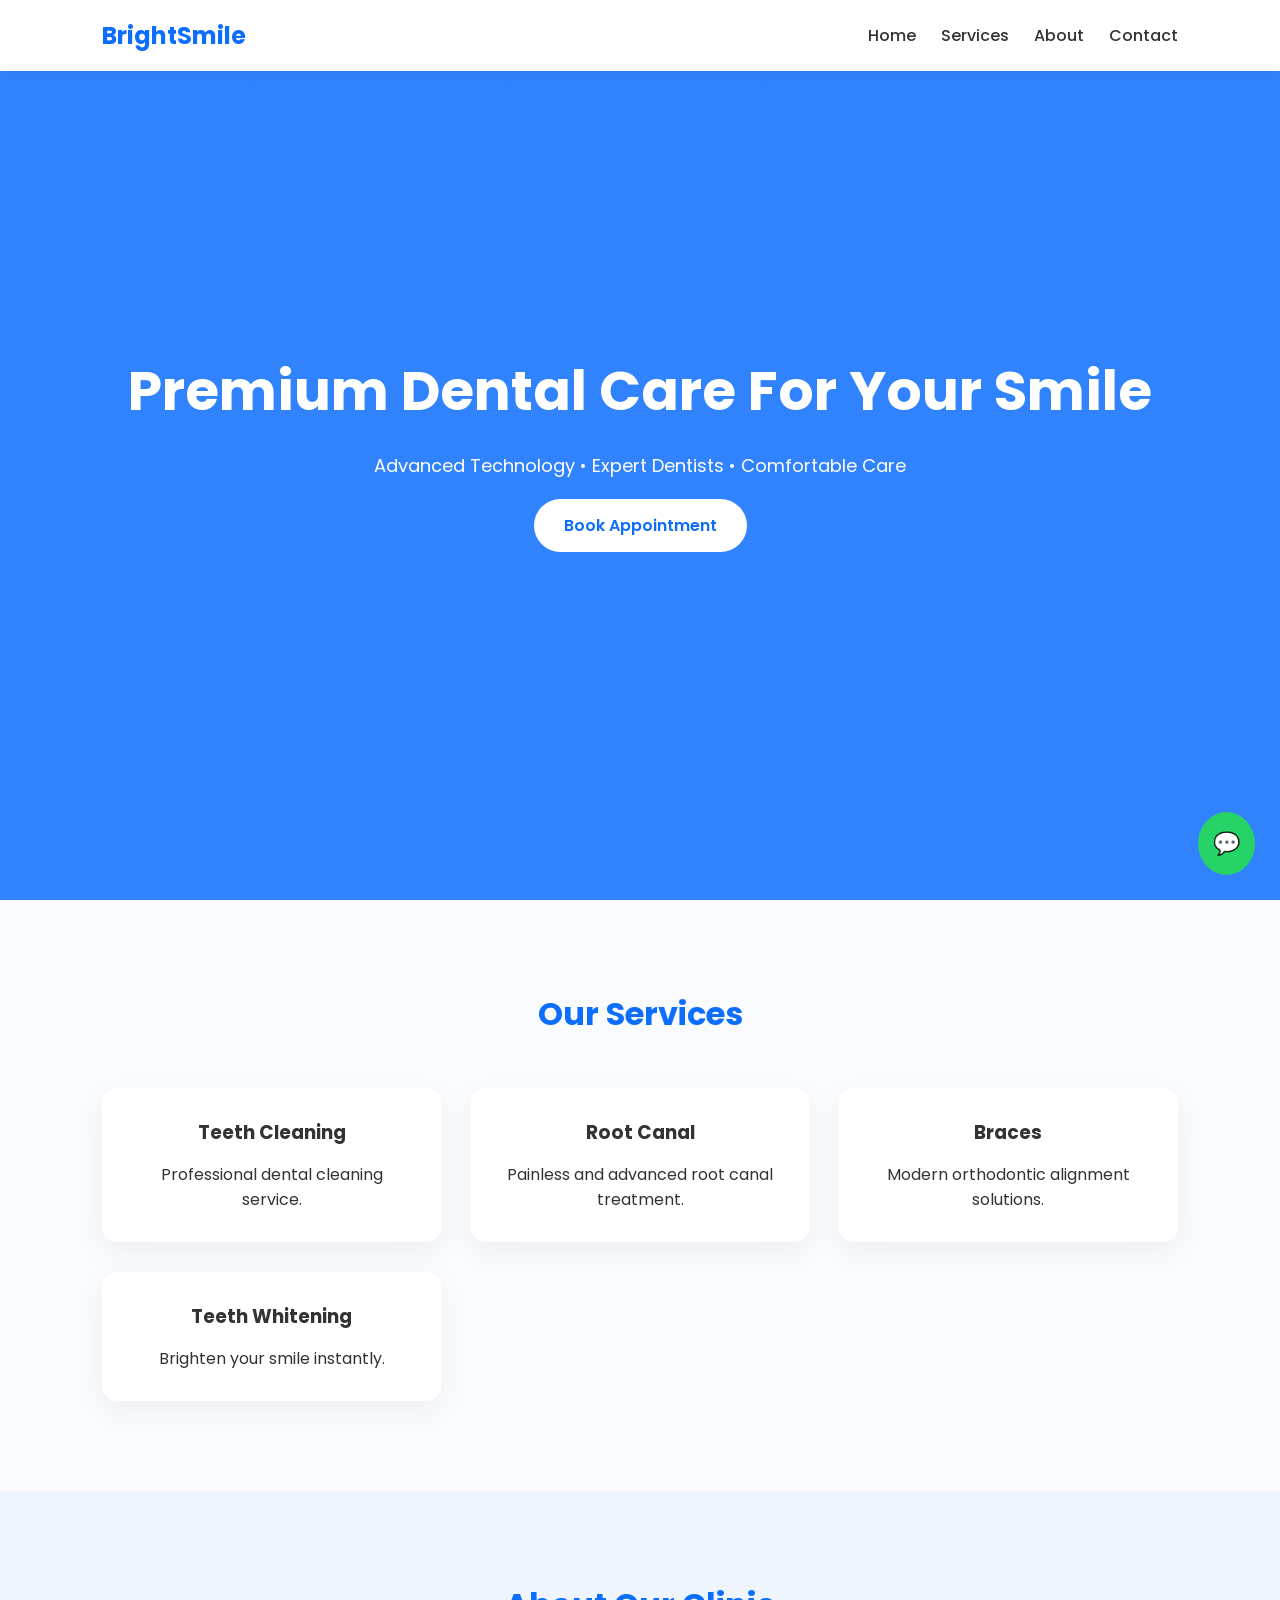
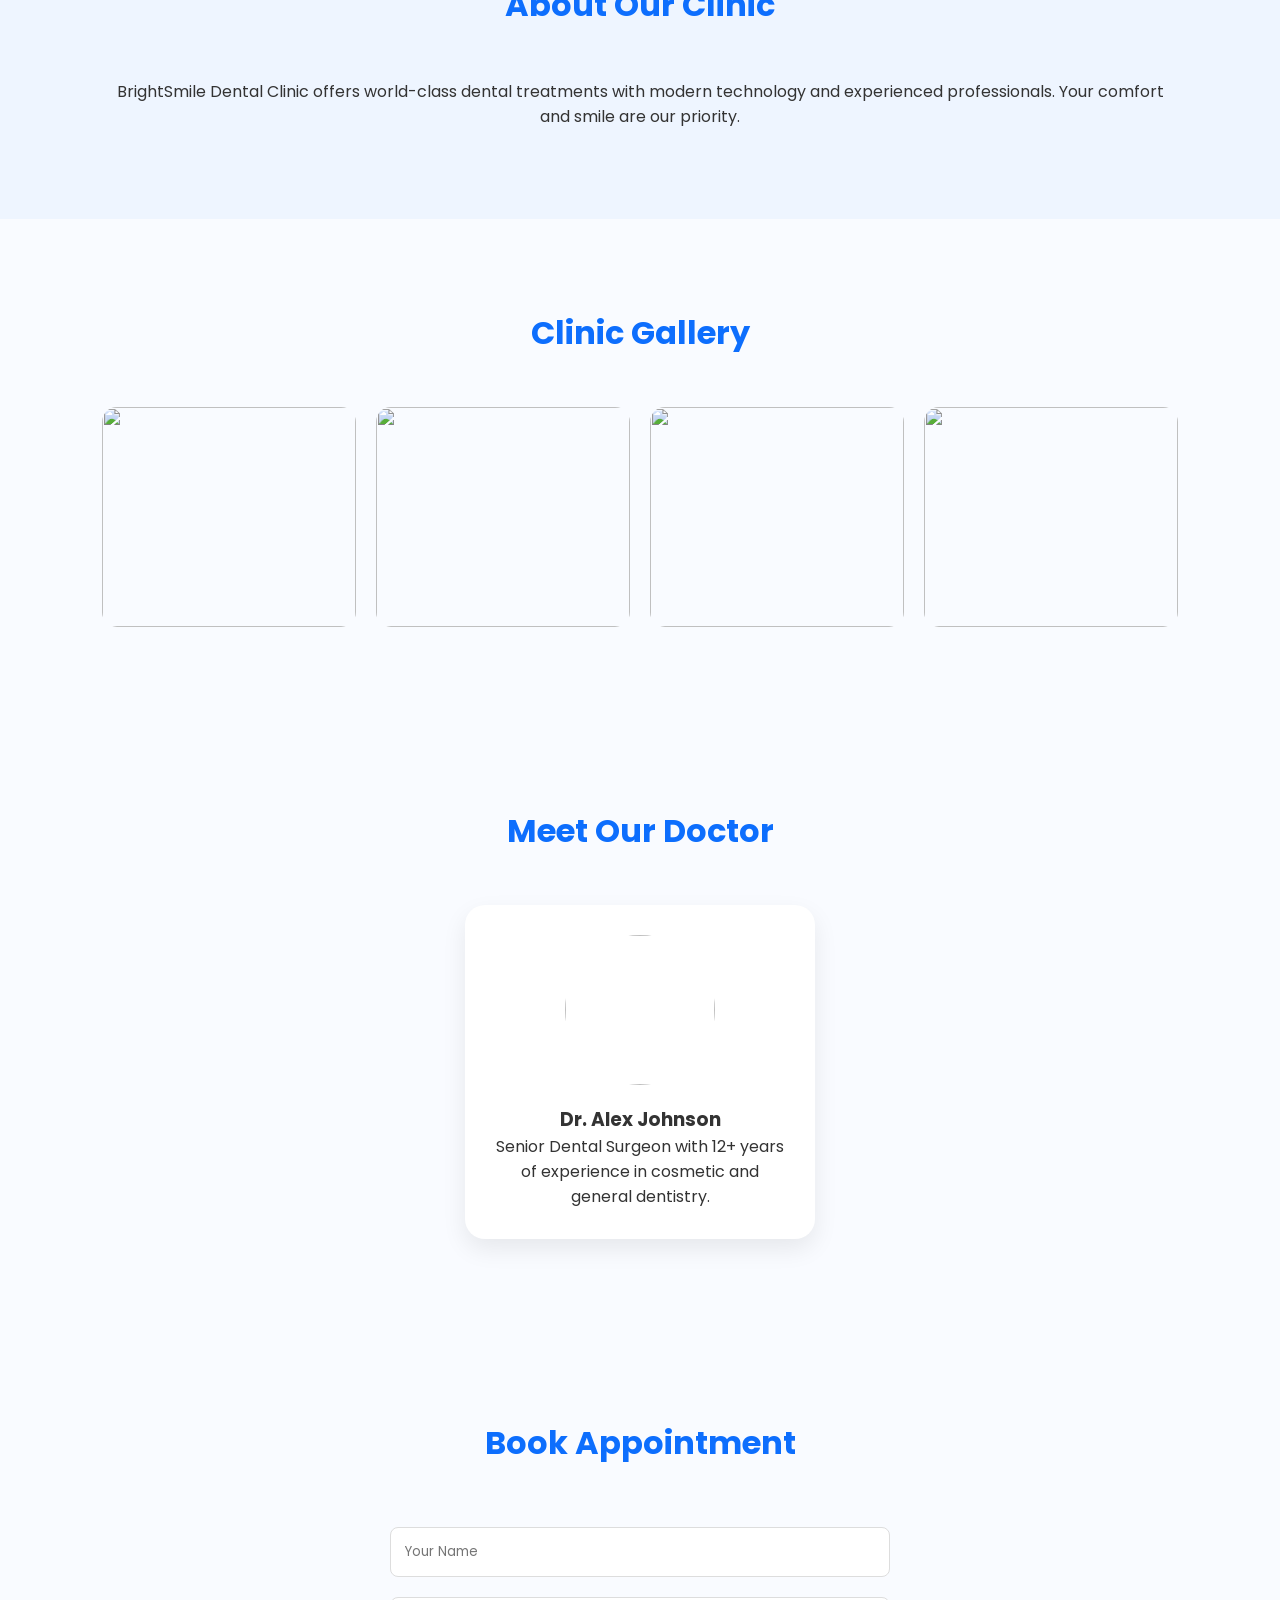
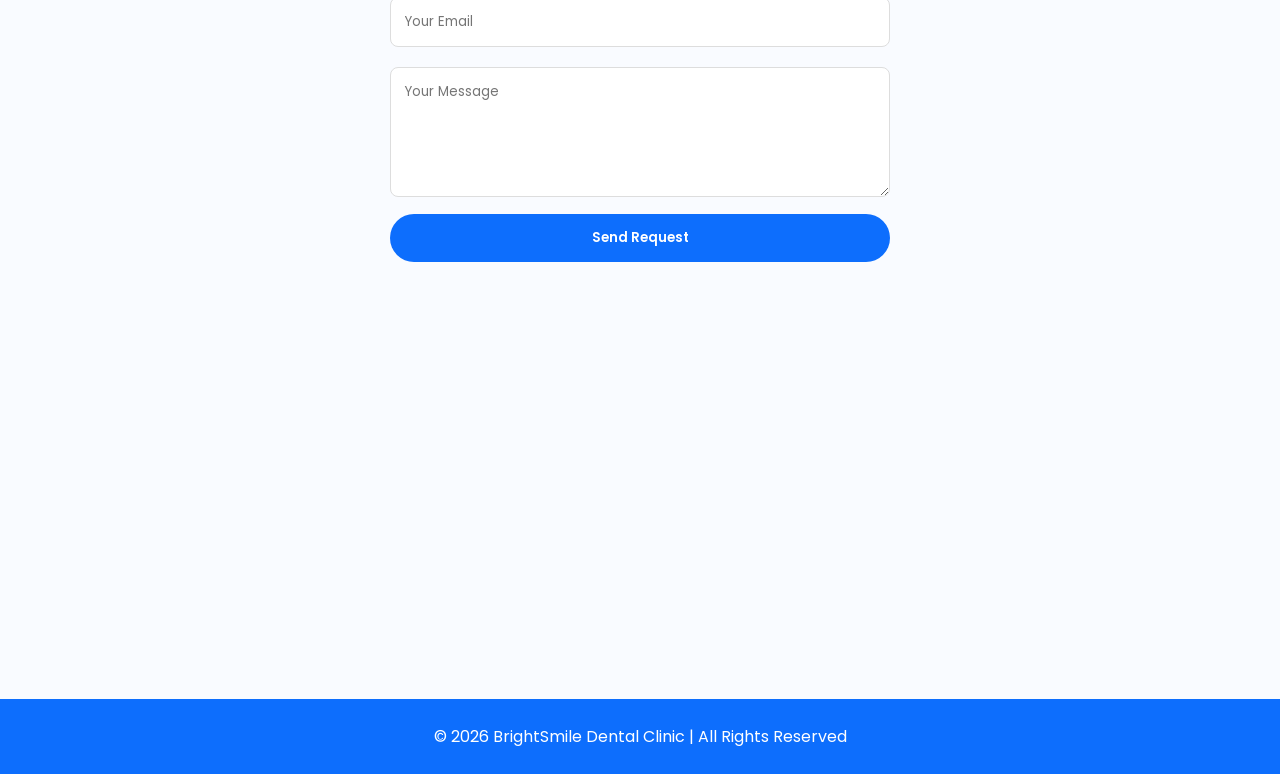
==== index.html @ d86ae35b "Create index.html" ====
<!DOCTYPE html>
<html lang="en">
<head>
<meta charset="UTF-8">
<meta name="viewport" content="width=device-width, initial-scale=1.0">
<title>BrightSmile Dental Clinic</title>

<link href="https://fonts.googleapis.com/css2?family=Poppins:wght@300;400;600;700&display=swap" rel="stylesheet">

<style>
*{
    margin:0;
    padding:0;
    box-sizing:border-box;
    font-family:'Poppins',sans-serif;
    scroll-behavior:smooth;
}

body{
    background:#f9fbff;
    color:#333;
}

/* Navbar */
nav{
    display:flex;
    justify-content:space-between;
    align-items:center;
    padding:18px 8%;
    background:white;
    box-shadow:0 2px 15px rgba(0,0,0,0.05);
    position:fixed;
    width:100%;
    z-index:1000;
}

nav h2{
    color:#0d6efd;
    font-weight:700;
}

nav ul{
    display:flex;
    list-style:none;
}

nav ul li{
    margin-left:25px;
}

nav ul li a{
    text-decoration:none;
    color:#333;
    font-weight:500;
}

nav ul li a:hover{
    color:#0d6efd;
}

/* Hero */
.hero{
    height:100vh;
    background:linear-gradient(rgba(13,110,253,0.85),rgba(13,110,253,0.85)),
    url('https://images.unsplash.com/photo-1588776814546-1ffcf47267a5');
    background-size:cover;
    background-position:center;
    display:flex;
    justify-content:center;
    align-items:center;
    text-align:center;
    color:white;
    padding:20px;
}

.hero h1{
    font-size:55px;
    font-weight:700;
}

.hero p{
    margin:20px 0;
    font-size:18px;
}

.btn{
    display:inline-block;
    padding:14px 30px;
    background:white;
    color:#0d6efd;
    font-weight:600;
    border-radius:50px;
    text-decoration:none;
    transition:0.3s;
}

.btn:hover{
    background:#e6f0ff;
}

/* Section */
section{
    padding:90px 8%;
}

/* Services */
.services h2,
.about h2,
.gallery h2,
.doctor h2,
.contact h2{
    text-align:center;
    margin-bottom:50px;
    font-size:32px;
    color:#0d6efd;
}

.service-grid{
    display:grid;
    grid-template-columns:repeat(auto-fit,minmax(250px,1fr));
    gap:30px;
}

.card{
    background:white;
    padding:30px;
    border-radius:15px;
    box-shadow:0 10px 30px rgba(0,0,0,0.05);
    text-align:center;
    transition:0.3s;
}

.card:hover{
    transform:translateY(-10px);
}

.card h3{
    margin-bottom:15px;
}

/* About */
.about{
    background:#eef5ff;
    text-align:center;
}

/* Gallery */
.gallery-grid{
    display:grid;
    grid-template-columns:repeat(auto-fit,minmax(250px,1fr));
    gap:20px;
}

.gallery-grid img{
    width:100%;
    border-radius:15px;
    height:220px;
    object-fit:cover;
}

/* Doctor */
.doctor-card{
    max-width:350px;
    margin:auto;
    background:white;
    padding:30px;
    border-radius:20px;
    text-align:center;
    box-shadow:0 10px 25px rgba(0,0,0,0.08);
}

.doctor-card img{
    width:150px;
    height:150px;
    border-radius:50%;
    object-fit:cover;
    margin-bottom:20px;
}

/* Contact */
.contact form{
    max-width:500px;
    margin:auto;
}

.contact input,
.contact textarea{
    width:100%;
    padding:14px;
    margin:10px 0;
    border-radius:8px;
    border:1px solid #ddd;
}

.contact button{
    width:100%;
    padding:14px;
    border:none;
    background:#0d6efd;
    color:white;
    font-weight:600;
    border-radius:50px;
    cursor:pointer;
}

/* Map */
.map{
    margin-top:40px;
}

/* Footer */
footer{
    background:#0d6efd;
    color:white;
    text-align:center;
    padding:25px;
}

/* WhatsApp */
.whatsapp{
    position:fixed;
    bottom:25px;
    right:25px;
    background:#25D366;
    color:white;
    padding:15px;
    border-radius:50%;
    font-size:22px;
    text-decoration:none;
}

/* Responsive */
@media(max-width:768px){
    nav ul{
        display:none;
    }

    .hero h1{
        font-size:35px;
    }
}
</style>
</head>

<body>

<nav>
    <h2>BrightSmile</h2>
    <ul>
        <li><a href="#">Home</a></li>
        <li><a href="#services">Services</a></li>
        <li><a href="#about">About</a></li>
        <li><a href="#contact">Contact</a></li>
    </ul>
</nav>

<section class="hero">
    <div>
        <h1>Premium Dental Care For Your Smile</h1>
        <p>Advanced Technology • Expert Dentists • Comfortable Care</p>
        <a href="#contact" class="btn">Book Appointment</a>
    </div>
</section>

<section class="services" id="services">
    <h2>Our Services</h2>
    <div class="service-grid">
        <div class="card">
            <h3>Teeth Cleaning</h3>
            <p>Professional dental cleaning service.</p>
        </div>
        <div class="card">
            <h3>Root Canal</h3>
            <p>Painless and advanced root canal treatment.</p>
        </div>
        <div class="card">
            <h3>Braces</h3>
            <p>Modern orthodontic alignment solutions.</p>
        </div>
        <div class="card">
            <h3>Teeth Whitening</h3>
            <p>Brighten your smile instantly.</p>
        </div>
    </div>
</section>

<section class="about" id="about">
    <h2>About Our Clinic</h2>
    <p>BrightSmile Dental Clinic offers world-class dental treatments with modern technology and experienced professionals. Your comfort and smile are our priority.</p>
</section>

<section class="gallery">
    <h2>Clinic Gallery</h2>
    <div class="gallery-grid">
        <img src="https://images.unsplash.com/photo-1588776814546-1ffcf47267a5">
        <img src="https://images.unsplash.com/photo-1606813909021-6c6c6c6c6c6c">
        <img src="https://images.unsplash.com/photo-1581594693702-fbdc51b2763b">
        <img src="https://images.unsplash.com/photo-1598256989800-fe5f95da9787">
    </div>
</section>

<section class="doctor">
    <h2>Meet Our Doctor</h2>
    <div class="doctor-card">
        <img src="https://images.unsplash.com/photo-1559839734-2b71ea197ec2">
        <h3>Dr. Alex Johnson</h3>
        <p>Senior Dental Surgeon with 12+ years of experience in cosmetic and general dentistry.</p>
    </div>
</section>

<section class="contact" id="contact">
    <h2>Book Appointment</h2>
    <form name="contact" method="POST" data-netlify="true">
        <input type="text" name="name" placeholder="Your Name" required>
        <input type="email" name="email" placeholder="Your Email" required>
        <textarea name="message" rows="5" placeholder="Your Message" required></textarea>
        <button type="submit">Send Request</button>
    </form>

    <div class="map">
        <iframe src="https://maps.google.com/maps?q=delhi&t=&z=13&ie=UTF8&iwloc=&output=embed"
        width="100%" height="300" style="border:0;"></iframe>
    </div>
</section>

<a href="https://wa.me/919876543210" class="whatsapp" target="_blank">💬</a>

<footer>
    © 2026 BrightSmile Dental Clinic | All Rights Reserved
</footer>

</body>
</html>
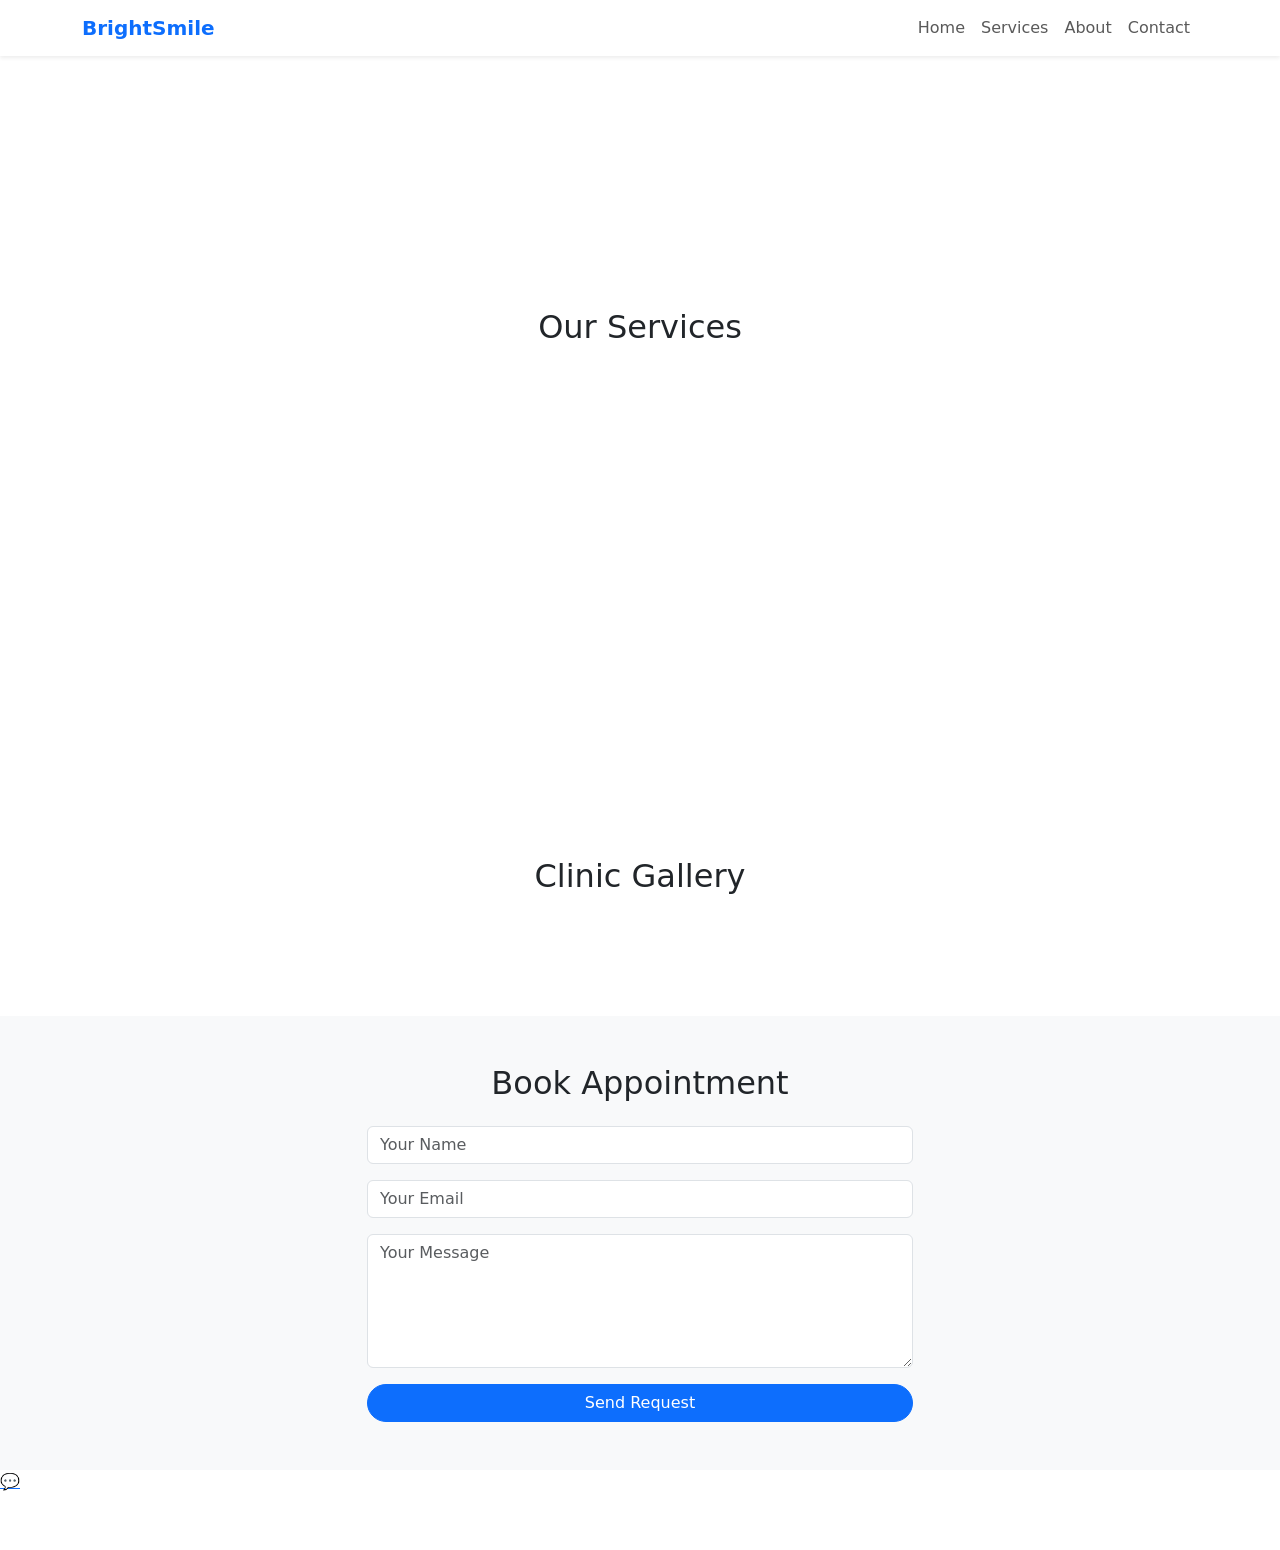
==== commit 3148a39c: "Update index.html" ====
--- a/index.html
+++ b/index.html
@@ -5,329 +5,139 @@
 <meta name="viewport" content="width=device-width, initial-scale=1.0">
 <title>BrightSmile Dental Clinic</title>
 
+<!-- Google Font -->
 <link href="https://fonts.googleapis.com/css2?family=Poppins:wght@300;400;600;700&display=swap" rel="stylesheet">
 
-<style>
-*{
-    margin:0;
-    padding:0;
-    box-sizing:border-box;
-    font-family:'Poppins',sans-serif;
-    scroll-behavior:smooth;
-}
+<!-- Bootstrap CSS -->
+<link href="https://cdn.jsdelivr.net/npm/bootstrap@5.3.2/dist/css/bootstrap.min.css" rel="stylesheet">
 
-body{
-    background:#f9fbff;
-    color:#333;
-}
+<!-- AOS Animation CSS -->
+<link href="https://unpkg.com/aos@2.3.4/dist/aos.css" rel="stylesheet">
 
-/* Navbar */
-nav{
-    display:flex;
-    justify-content:space-between;
-    align-items:center;
-    padding:18px 8%;
-    background:white;
-    box-shadow:0 2px 15px rgba(0,0,0,0.05);
-    position:fixed;
-    width:100%;
-    z-index:1000;
-}
-
-nav h2{
-    color:#0d6efd;
-    font-weight:700;
-}
-
-nav ul{
-    display:flex;
-    list-style:none;
-}
-
-nav ul li{
-    margin-left:25px;
-}
-
-nav ul li a{
-    text-decoration:none;
-    color:#333;
-    font-weight:500;
-}
-
-nav ul li a:hover{
-    color:#0d6efd;
-}
-
-/* Hero */
-.hero{
-    height:100vh;
-    background:linear-gradient(rgba(13,110,253,0.85),rgba(13,110,253,0.85)),
-    url('https://images.unsplash.com/photo-1588776814546-1ffcf47267a5');
-    background-size:cover;
-    background-position:center;
-    display:flex;
-    justify-content:center;
-    align-items:center;
-    text-align:center;
-    color:white;
-    padding:20px;
-}
-
-.hero h1{
-    font-size:55px;
-    font-weight:700;
-}
-
-.hero p{
-    margin:20px 0;
-    font-size:18px;
-}
-
-.btn{
-    display:inline-block;
-    padding:14px 30px;
-    background:white;
-    color:#0d6efd;
-    font-weight:600;
-    border-radius:50px;
-    text-decoration:none;
-    transition:0.3s;
-}
-
-.btn:hover{
-    background:#e6f0ff;
-}
-
-/* Section */
-section{
-    padding:90px 8%;
-}
-
-/* Services */
-.services h2,
-.about h2,
-.gallery h2,
-.doctor h2,
-.contact h2{
-    text-align:center;
-    margin-bottom:50px;
-    font-size:32px;
-    color:#0d6efd;
-}
-
-.service-grid{
-    display:grid;
-    grid-template-columns:repeat(auto-fit,minmax(250px,1fr));
-    gap:30px;
-}
-
-.card{
-    background:white;
-    padding:30px;
-    border-radius:15px;
-    box-shadow:0 10px 30px rgba(0,0,0,0.05);
-    text-align:center;
-    transition:0.3s;
-}
-
-.card:hover{
-    transform:translateY(-10px);
-}
-
-.card h3{
-    margin-bottom:15px;
-}
-
-/* About */
-.about{
-    background:#eef5ff;
-    text-align:center;
-}
-
-/* Gallery */
-.gallery-grid{
-    display:grid;
-    grid-template-columns:repeat(auto-fit,minmax(250px,1fr));
-    gap:20px;
-}
-
-.gallery-grid img{
-    width:100%;
-    border-radius:15px;
-    height:220px;
-    object-fit:cover;
-}
-
-/* Doctor */
-.doctor-card{
-    max-width:350px;
-    margin:auto;
-    background:white;
-    padding:30px;
-    border-radius:20px;
-    text-align:center;
-    box-shadow:0 10px 25px rgba(0,0,0,0.08);
-}
-
-.doctor-card img{
-    width:150px;
-    height:150px;
-    border-radius:50%;
-    object-fit:cover;
-    margin-bottom:20px;
-}
-
-/* Contact */
-.contact form{
-    max-width:500px;
-    margin:auto;
-}
-
-.contact input,
-.contact textarea{
-    width:100%;
-    padding:14px;
-    margin:10px 0;
-    border-radius:8px;
-    border:1px solid #ddd;
-}
-
-.contact button{
-    width:100%;
-    padding:14px;
-    border:none;
-    background:#0d6efd;
-    color:white;
-    font-weight:600;
-    border-radius:50px;
-    cursor:pointer;
-}
-
-/* Map */
-.map{
-    margin-top:40px;
-}
-
-/* Footer */
-footer{
-    background:#0d6efd;
-    color:white;
-    text-align:center;
-    padding:25px;
-}
-
-/* WhatsApp */
-.whatsapp{
-    position:fixed;
-    bottom:25px;
-    right:25px;
-    background:#25D366;
-    color:white;
-    padding:15px;
-    border-radius:50%;
-    font-size:22px;
-    text-decoration:none;
-}
-
-/* Responsive */
-@media(max-width:768px){
-    nav ul{
-        display:none;
-    }
-
-    .hero h1{
-        font-size:35px;
-    }
-}
-</style>
+<!-- Custom CSS -->
+<link rel="stylesheet" href="style.css">
 </head>
 
 <body>
 
-<nav>
-    <h2>BrightSmile</h2>
-    <ul>
-        <li><a href="#">Home</a></li>
-        <li><a href="#services">Services</a></li>
-        <li><a href="#about">About</a></li>
-        <li><a href="#contact">Contact</a></li>
-    </ul>
+<!-- Navbar -->
+<nav class="navbar navbar-expand-lg navbar-light bg-white shadow-sm fixed-top">
+  <div class="container">
+    <a class="navbar-brand fw-bold text-primary" href="#">BrightSmile</a>
+    <button class="navbar-toggler" type="button" data-bs-toggle="collapse" data-bs-target="#navbarNav">
+      <span class="navbar-toggler-icon"></span>
+    </button>
+    <div class="collapse navbar-collapse" id="navbarNav">
+      <ul class="navbar-nav ms-auto">
+        <li class="nav-item"><a class="nav-link" href="#">Home</a></li>
+        <li class="nav-item"><a class="nav-link" href="#services">Services</a></li>
+        <li class="nav-item"><a class="nav-link" href="#about">About</a></li>
+        <li class="nav-item"><a class="nav-link" href="#contact">Contact</a></li>
+      </ul>
+    </div>
+  </div>
 </nav>
 
-<section class="hero">
-    <div>
-        <h1>Premium Dental Care For Your Smile</h1>
-        <p>Advanced Technology • Expert Dentists • Comfortable Care</p>
-        <a href="#contact" class="btn">Book Appointment</a>
-    </div>
+<!-- Hero Section -->
+<section class="hero d-flex align-items-center text-center text-white">
+  <div class="container" data-aos="fade-up">
+    <h1 class="display-4 fw-bold">Premium Dental Care For Your Smile</h1>
+    <p class="lead my-4">Advanced Technology • Expert Dentists • Comfortable Care</p>
+    <a href="#contact" class="btn btn-light btn-lg rounded-pill">Book Appointment</a>
+  </div>
 </section>
 
-<section class="services" id="services">
-    <h2>Our Services</h2>
-    <div class="service-grid">
-        <div class="card">
-            <h3>Teeth Cleaning</h3>
-            <p>Professional dental cleaning service.</p>
+<!-- Services -->
+<section id="services" class="py-5">
+  <div class="container">
+    <h2 class="text-center section-title mb-5">Our Services</h2>
+    <div class="row g-4">
+      <div class="col-md-6 col-lg-3" data-aos="zoom-in">
+        <div class="service-card text-center p-4">
+          <h5>Teeth Cleaning</h5>
+          <p>Professional dental cleaning service.</p>
         </div>
-        <div class="card">
-            <h3>Root Canal</h3>
-            <p>Painless and advanced root canal treatment.</p>
+      </div>
+
+      <div class="col-md-6 col-lg-3" data-aos="zoom-in" data-aos-delay="100">
+        <div class="service-card text-center p-4">
+          <h5>Root Canal</h5>
+          <p>Painless and advanced root canal treatment.</p>
         </div>
-        <div class="card">
-            <h3>Braces</h3>
-            <p>Modern orthodontic alignment solutions.</p>
+      </div>
+
+      <div class="col-md-6 col-lg-3" data-aos="zoom-in" data-aos-delay="200">
+        <div class="service-card text-center p-4">
+          <h5>Braces</h5>
+          <p>Modern orthodontic alignment solutions.</p>
         </div>
-        <div class="card">
-            <h3>Teeth Whitening</h3>
-            <p>Brighten your smile instantly.</p>
+      </div>
+
+      <div class="col-md-6 col-lg-3" data-aos="zoom-in" data-aos-delay="300">
+        <div class="service-card text-center p-4">
+          <h5>Teeth Whitening</h5>
+          <p>Brighten your smile instantly.</p>
         </div>
+      </div>
     </div>
+  </div>
 </section>
 
-<section class="about" id="about">
-    <h2>About Our Clinic</h2>
-    <p>BrightSmile Dental Clinic offers world-class dental treatments with modern technology and experienced professionals. Your comfort and smile are our priority.</p>
+<!-- About -->
+<section id="about" class="about py-5">
+  <div class="container text-center" data-aos="fade-up">
+    <h2 class="section-title mb-4">About Our Clinic</h2>
+    <p class="mx-auto w-75">
+      BrightSmile Dental Clinic offers world-class dental treatments with modern technology and experienced professionals. Your comfort and smile are our priority.
+    </p>
+  </div>
 </section>
 
-<section class="gallery">
-    <h2>Clinic Gallery</h2>
-    <div class="gallery-grid">
-        <img src="https://images.unsplash.com/photo-1588776814546-1ffcf47267a5">
-        <img src="https://images.unsplash.com/photo-1606813909021-6c6c6c6c6c6c">
-        <img src="https://images.unsplash.com/photo-1581594693702-fbdc51b2763b">
-        <img src="https://images.unsplash.com/photo-1598256989800-fe5f95da9787">
+<!-- Gallery -->
+<section class="py-5">
+  <div class="container">
+    <h2 class="text-center section-title mb-5">Clinic Gallery</h2>
+    <div class="row g-4">
+      <div class="col-md-3" data-aos="fade-up"><img src="https://images.unsplash.com/photo-1588776814546-1ffcf47267a5" class="img-fluid rounded"></div>
+      <div class="col-md-3" data-aos="fade-up" data-aos-delay="100"><img src="https://images.unsplash.com/photo-1581594693702-fbdc51b2763b" class="img-fluid rounded"></div>
+      <div class="col-md-3" data-aos="fade-up" data-aos-delay="200"><img src="https://images.unsplash.com/photo-1598256989800-fe5f95da9787" class="img-fluid rounded"></div>
+      <div class="col-md-3" data-aos="fade-up" data-aos-delay="300"><img src="https://images.unsplash.com/photo-1559839734-2b71ea197ec2" class="img-fluid rounded"></div>
     </div>
+  </div>
 </section>
 
-<section class="doctor">
-    <h2>Meet Our Doctor</h2>
-    <div class="doctor-card">
-        <img src="https://images.unsplash.com/photo-1559839734-2b71ea197ec2">
-        <h3>Dr. Alex Johnson</h3>
-        <p>Senior Dental Surgeon with 12+ years of experience in cosmetic and general dentistry.</p>
+<!-- Contact -->
+<section id="contact" class="py-5 bg-light">
+  <div class="container">
+    <h2 class="text-center section-title mb-4">Book Appointment</h2>
+    <div class="row justify-content-center">
+      <div class="col-md-6">
+        <form name="contact" method="POST" data-netlify="true">
+          <input type="text" class="form-control mb-3" name="name" placeholder="Your Name" required>
+          <input type="email" class="form-control mb-3" name="email" placeholder="Your Email" required>
+          <textarea class="form-control mb-3" rows="5" name="message" placeholder="Your Message" required></textarea>
+          <button type="submit" class="btn btn-primary w-100 rounded-pill">Send Request</button>
+        </form>
+      </div>
     </div>
+  </div>
 </section>
 
-<section class="contact" id="contact">
-    <h2>Book Appointment</h2>
-    <form name="contact" method="POST" data-netlify="true">
-        <input type="text" name="name" placeholder="Your Name" required>
-        <input type="email" name="email" placeholder="Your Email" required>
-        <textarea name="message" rows="5" placeholder="Your Message" required></textarea>
-        <button type="submit">Send Request</button>
-    </form>
-
-    <div class="map">
-        <iframe src="https://maps.google.com/maps?q=delhi&t=&z=13&ie=UTF8&iwloc=&output=embed"
-        width="100%" height="300" style="border:0;"></iframe>
-    </div>
-</section>
-
+<!-- WhatsApp -->
 <a href="https://wa.me/919876543210" class="whatsapp" target="_blank">💬</a>
 
-<footer>
-    © 2026 BrightSmile Dental Clinic | All Rights Reserved
+<footer class="text-center text-white py-3">
+  © 2026 BrightSmile Dental Clinic | All Rights Reserved
 </footer>
+
+<!-- Bootstrap JS -->
+<script src="https://cdn.jsdelivr.net/npm/bootstrap@5.3.2/dist/js/bootstrap.bundle.min.js"></script>
+
+<!-- AOS Animation JS -->
+<script src="https://unpkg.com/aos@2.3.4/dist/aos.js"></script>
+
+<!-- Custom JS -->
+<script src="script.js"></script>
 
 </body>
 </html>
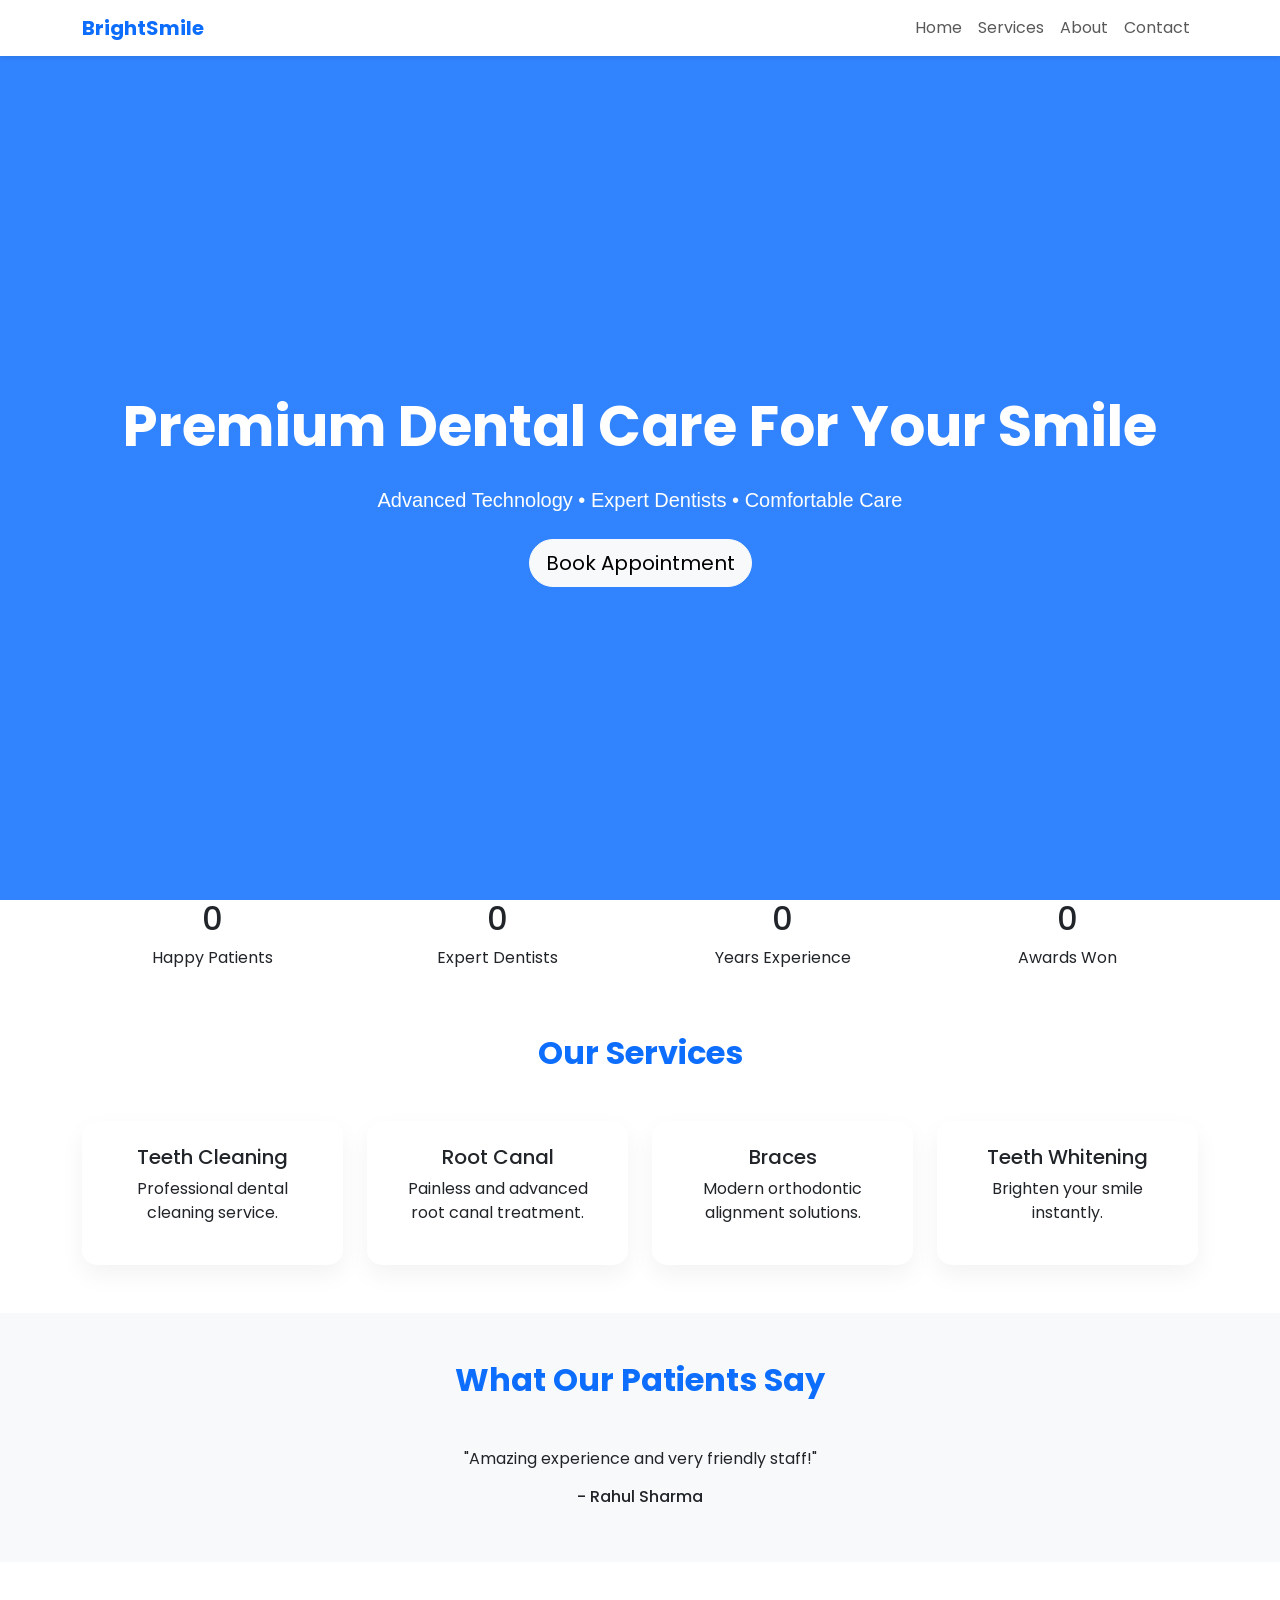
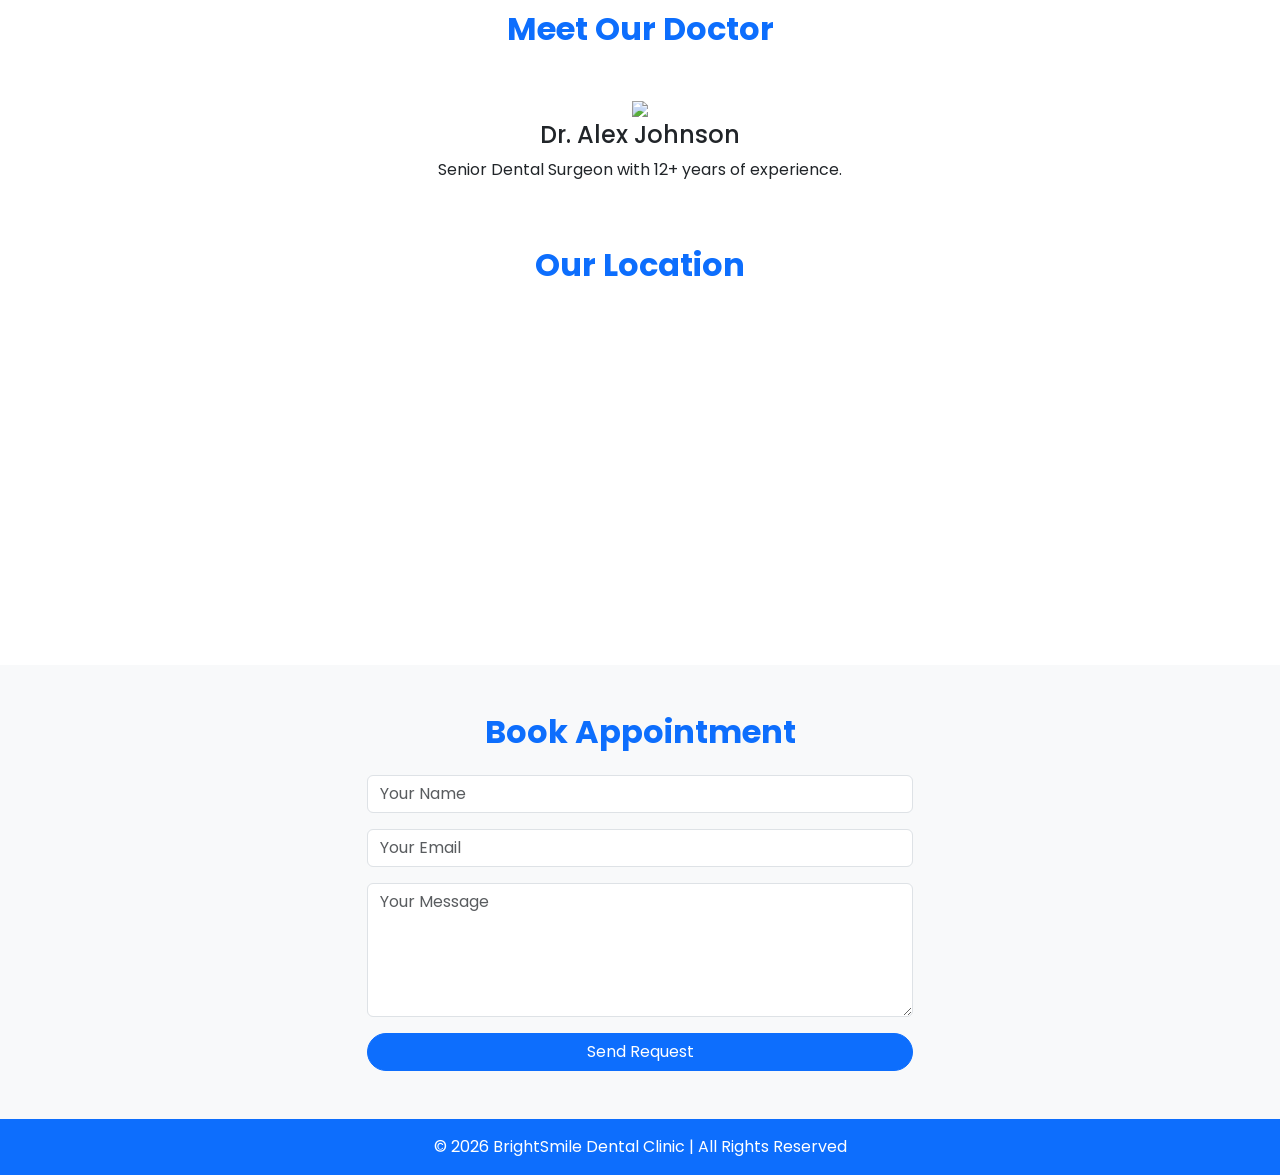
==== commit b777debc: "Update index.html" ====
--- a/index.html
+++ b/index.html
@@ -8,26 +8,30 @@
 <!-- Google Font -->
 <link href="https://fonts.googleapis.com/css2?family=Poppins:wght@300;400;600;700&display=swap" rel="stylesheet">
 
-<!-- Bootstrap CSS -->
+<!-- Bootstrap -->
 <link href="https://cdn.jsdelivr.net/npm/bootstrap@5.3.2/dist/css/bootstrap.min.css" rel="stylesheet">
 
-<!-- AOS Animation CSS -->
+<!-- AOS Animation -->
 <link href="https://unpkg.com/aos@2.3.4/dist/aos.css" rel="stylesheet">
 
-<!-- Custom CSS -->
 <link rel="stylesheet" href="style.css">
 </head>
 
 <body>
 
+<!-- Loader -->
+<div id="loader">
+  <div class="spinner"></div>
+</div>
+
 <!-- Navbar -->
-<nav class="navbar navbar-expand-lg navbar-light bg-white shadow-sm fixed-top">
+<nav class="navbar navbar-expand-lg navbar-light bg-white fixed-top shadow-sm">
   <div class="container">
     <a class="navbar-brand fw-bold text-primary" href="#">BrightSmile</a>
-    <button class="navbar-toggler" type="button" data-bs-toggle="collapse" data-bs-target="#navbarNav">
+    <button class="navbar-toggler" data-bs-toggle="collapse" data-bs-target="#navMenu">
       <span class="navbar-toggler-icon"></span>
     </button>
-    <div class="collapse navbar-collapse" id="navbarNav">
+    <div class="collapse navbar-collapse" id="navMenu">
       <ul class="navbar-nav ms-auto">
         <li class="nav-item"><a class="nav-link" href="#">Home</a></li>
         <li class="nav-item"><a class="nav-link" href="#services">Services</a></li>
@@ -38,8 +42,8 @@
   </div>
 </nav>
 
-<!-- Hero Section -->
-<section class="hero d-flex align-items-center text-center text-white">
+<!-- Hero -->
+<section class="hero text-white d-flex align-items-center text-center">
   <div class="container" data-aos="fade-up">
     <h1 class="display-4 fw-bold">Premium Dental Care For Your Smile</h1>
     <p class="lead my-4">Advanced Technology • Expert Dentists • Comfortable Care</p>
@@ -47,97 +51,144 @@
   </div>
 </section>
 
-<!-- Services -->
-<section id="services" class="py-5">
+<!-- Counter Section -->
+<section class="counter-section text-center">
   <div class="container">
-    <h2 class="text-center section-title mb-5">Our Services</h2>
-    <div class="row g-4">
-      <div class="col-md-6 col-lg-3" data-aos="zoom-in">
-        <div class="service-card text-center p-4">
-          <h5>Teeth Cleaning</h5>
-          <p>Professional dental cleaning service.</p>
-        </div>
+    <div class="row">
+      <div class="col-md-3">
+        <h2 class="counter" data-target="1200">0</h2>
+        <p>Happy Patients</p>
       </div>
-
-      <div class="col-md-6 col-lg-3" data-aos="zoom-in" data-aos-delay="100">
-        <div class="service-card text-center p-4">
-          <h5>Root Canal</h5>
-          <p>Painless and advanced root canal treatment.</p>
-        </div>
+      <div class="col-md-3">
+        <h2 class="counter" data-target="15">0</h2>
+        <p>Expert Dentists</p>
       </div>
-
-      <div class="col-md-6 col-lg-3" data-aos="zoom-in" data-aos-delay="200">
-        <div class="service-card text-center p-4">
-          <h5>Braces</h5>
-          <p>Modern orthodontic alignment solutions.</p>
-        </div>
+      <div class="col-md-3">
+        <h2 class="counter" data-target="10">0</h2>
+        <p>Years Experience</p>
       </div>
-
-      <div class="col-md-6 col-lg-3" data-aos="zoom-in" data-aos-delay="300">
-        <div class="service-card text-center p-4">
-          <h5>Teeth Whitening</h5>
-          <p>Brighten your smile instantly.</p>
-        </div>
+      <div class="col-md-3">
+        <h2 class="counter" data-target="25">0</h2>
+        <p>Awards Won</p>
       </div>
     </div>
   </div>
 </section>
 
-<!-- About -->
-<section id="about" class="about py-5">
-  <div class="container text-center" data-aos="fade-up">
-    <h2 class="section-title mb-4">About Our Clinic</h2>
-    <p class="mx-auto w-75">
-      BrightSmile Dental Clinic offers world-class dental treatments with modern technology and experienced professionals. Your comfort and smile are our priority.
-    </p>
-  </div>
+<!-- Services -->
+<section id="services" class="py-5">
+<div class="container">
+<h2 class="text-center section-title mb-5">Our Services</h2>
+<div class="row g-4">
+
+<div class="col-md-3" data-aos="zoom-in">
+<div class="service-card p-4 text-center">
+<h5>Teeth Cleaning</h5>
+<p>Professional dental cleaning service.</p>
+</div>
+</div>
+
+<div class="col-md-3" data-aos="zoom-in" data-aos-delay="100">
+<div class="service-card p-4 text-center">
+<h5>Root Canal</h5>
+<p>Painless and advanced root canal treatment.</p>
+</div>
+</div>
+
+<div class="col-md-3" data-aos="zoom-in" data-aos-delay="200">
+<div class="service-card p-4 text-center">
+<h5>Braces</h5>
+<p>Modern orthodontic alignment solutions.</p>
+</div>
+</div>
+
+<div class="col-md-3" data-aos="zoom-in" data-aos-delay="300">
+<div class="service-card p-4 text-center">
+<h5>Teeth Whitening</h5>
+<p>Brighten your smile instantly.</p>
+</div>
+</div>
+
+</div>
+</div>
 </section>
 
-<!-- Gallery -->
+<!-- Testimonials -->
+<section class="testimonials py-5 bg-light">
+<div class="container text-center">
+<h2 class="section-title mb-5">What Our Patients Say</h2>
+
+<div id="testimonialCarousel" class="carousel slide" data-bs-ride="carousel">
+<div class="carousel-inner">
+
+<div class="carousel-item active">
+<p>"Amazing experience and very friendly staff!"</p>
+<h6>- Rahul Sharma</h6>
+</div>
+
+<div class="carousel-item">
+<p>"Best dental clinic in the city. Highly recommended."</p>
+<h6>- Priya Mehta</h6>
+</div>
+
+<div class="carousel-item">
+<p>"Very painless treatment and modern equipment."</p>
+<h6>- Aman Verma</h6>
+</div>
+
+</div>
+</div>
+</div>
+</section>
+
+<!-- Doctor -->
 <section class="py-5">
-  <div class="container">
-    <h2 class="text-center section-title mb-5">Clinic Gallery</h2>
-    <div class="row g-4">
-      <div class="col-md-3" data-aos="fade-up"><img src="https://images.unsplash.com/photo-1588776814546-1ffcf47267a5" class="img-fluid rounded"></div>
-      <div class="col-md-3" data-aos="fade-up" data-aos-delay="100"><img src="https://images.unsplash.com/photo-1581594693702-fbdc51b2763b" class="img-fluid rounded"></div>
-      <div class="col-md-3" data-aos="fade-up" data-aos-delay="200"><img src="https://images.unsplash.com/photo-1598256989800-fe5f95da9787" class="img-fluid rounded"></div>
-      <div class="col-md-3" data-aos="fade-up" data-aos-delay="300"><img src="https://images.unsplash.com/photo-1559839734-2b71ea197ec2" class="img-fluid rounded"></div>
-    </div>
-  </div>
+<div class="container text-center">
+<h2 class="section-title mb-5">Meet Our Doctor</h2>
+
+<div class="doctor-card mx-auto">
+<img src="https://images.unsplash.com/photo-1559839734-2b71ea197ec2">
+<h4>Dr. Alex Johnson</h4>
+<p>Senior Dental Surgeon with 12+ years of experience.</p>
+</div>
+
+</div>
+</section>
+
+<!-- Map Section -->
+<section class="map-section">
+<div class="container">
+<h2 class="text-center section-title mb-4">Our Location</h2>
+<div class="map-container">
+<iframe src="https://maps.google.com/maps?q=delhi&t=&z=13&ie=UTF8&iwloc=&output=embed"
+width="100%" height="350" style="border:0;" allowfullscreen></iframe>
+</div>
+</div>
 </section>
 
 <!-- Contact -->
 <section id="contact" class="py-5 bg-light">
-  <div class="container">
-    <h2 class="text-center section-title mb-4">Book Appointment</h2>
-    <div class="row justify-content-center">
-      <div class="col-md-6">
-        <form name="contact" method="POST" data-netlify="true">
-          <input type="text" class="form-control mb-3" name="name" placeholder="Your Name" required>
-          <input type="email" class="form-control mb-3" name="email" placeholder="Your Email" required>
-          <textarea class="form-control mb-3" rows="5" name="message" placeholder="Your Message" required></textarea>
-          <button type="submit" class="btn btn-primary w-100 rounded-pill">Send Request</button>
-        </form>
-      </div>
-    </div>
-  </div>
+<div class="container">
+<h2 class="text-center section-title mb-4">Book Appointment</h2>
+<div class="row justify-content-center">
+<div class="col-md-6">
+<form name="contact" method="POST" data-netlify="true">
+<input type="text" class="form-control mb-3" placeholder="Your Name" required>
+<input type="email" class="form-control mb-3" placeholder="Your Email" required>
+<textarea class="form-control mb-3" rows="5" placeholder="Your Message" required></textarea>
+<button class="btn btn-primary w-100 rounded-pill">Send Request</button>
+</form>
+</div>
+</div>
+</div>
 </section>
 
-<!-- WhatsApp -->
-<a href="https://wa.me/919876543210" class="whatsapp" target="_blank">💬</a>
-
 <footer class="text-center text-white py-3">
-  © 2026 BrightSmile Dental Clinic | All Rights Reserved
+© 2026 BrightSmile Dental Clinic | All Rights Reserved
 </footer>
 
-<!-- Bootstrap JS -->
 <script src="https://cdn.jsdelivr.net/npm/bootstrap@5.3.2/dist/js/bootstrap.bundle.min.js"></script>
-
-<!-- AOS Animation JS -->
 <script src="https://unpkg.com/aos@2.3.4/dist/aos.js"></script>
-
-<!-- Custom JS -->
 <script src="script.js"></script>
-
 </body>
 </html>
--- a/style.css
+++ b/style.css
@@ -0,0 +1,55 @@
+body {
+    font-family: 'Poppins', sans-serif;
+    scroll-behavior: smooth;
+}
+
+/* Hero */
+.hero {
+    height: 100vh;
+    background: linear-gradient(rgba(13,110,253,0.85), rgba(13,110,253,0.85)),
+    url('https://images.unsplash.com/photo-1588776814546-1ffcf47267a5');
+    background-size: cover;
+    background-position: center;
+    padding-top: 80px;
+}
+
+/* Section Title */
+.section-title {
+    color: #0d6efd;
+    font-weight: 700;
+}
+
+/* Service Card */
+.service-card {
+    background: white;
+    border-radius: 15px;
+    box-shadow: 0 10px 25px rgba(0,0,0,0.05);
+    transition: 0.4s;
+}
+
+.service-card:hover {
+    transform: translateY(-10px);
+}
+
+/* About */
+.about {
+    background: #eef5ff;
+}
+
+/* Footer */
+footer {
+    background: #0d6efd;
+}
+
+/* WhatsApp */
+.whatsapp {
+    position: fixed;
+    bottom: 20px;
+    right: 20px;
+    background: #25D366;
+    color: white;
+    padding: 15px;
+    border-radius: 50%;
+    font-size: 22px;
+    text-decoration: none;
+}
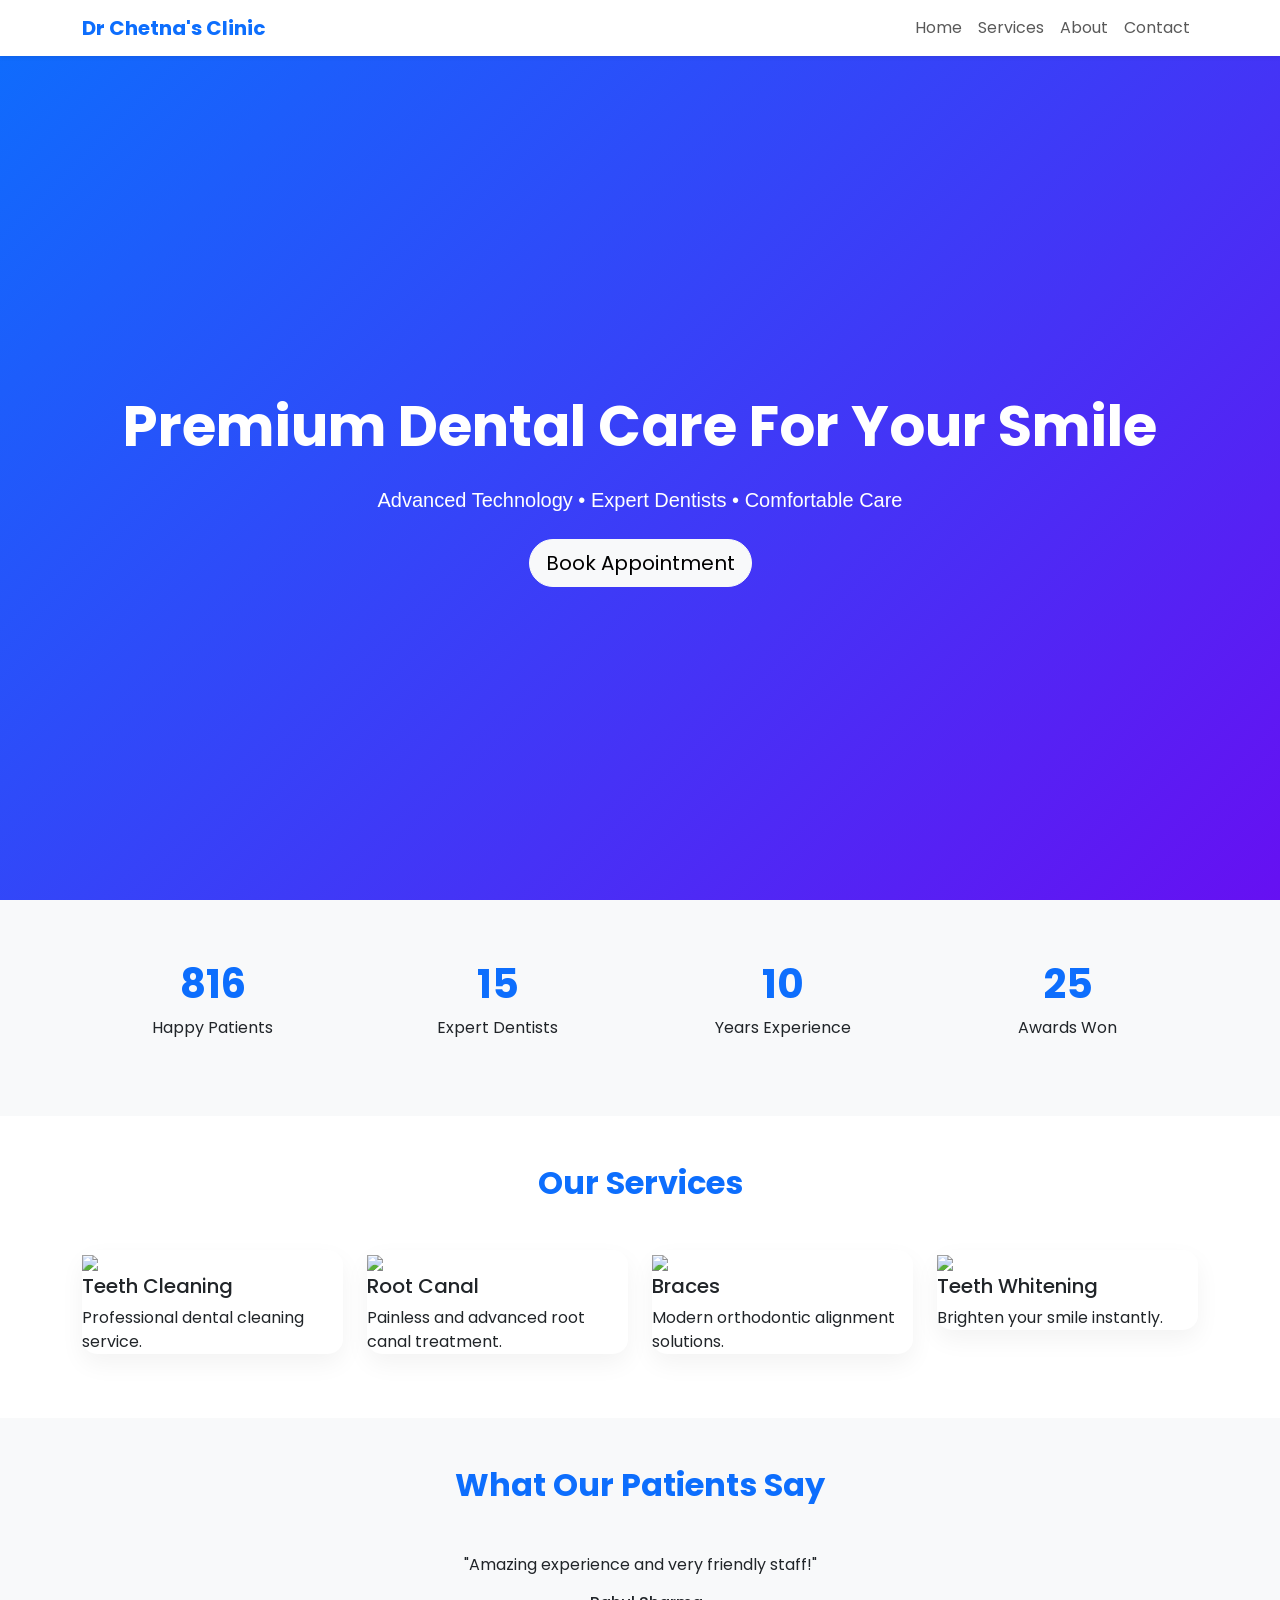
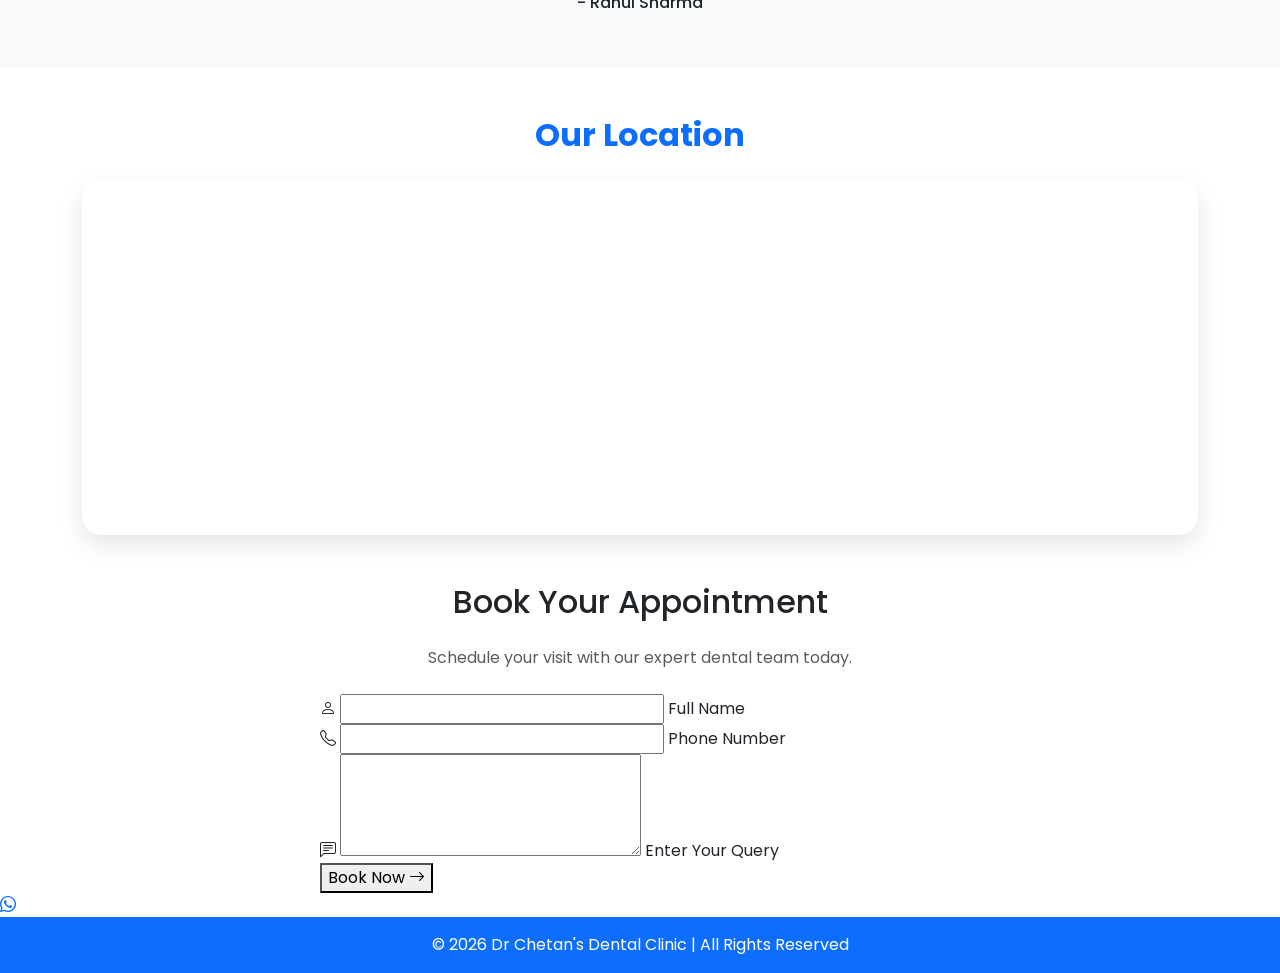
==== commit 3424695b: "Update index.html" ====
--- a/index.html
+++ b/index.html
@@ -3,17 +3,21 @@
 <head>
 <meta charset="UTF-8">
 <meta name="viewport" content="width=device-width, initial-scale=1.0">
-<title>BrightSmile Dental Clinic</title>
+<title>Dr Chetan's Dental Clinic</title>
 
 <!-- Google Font -->
 <link href="https://fonts.googleapis.com/css2?family=Poppins:wght@300;400;600;700&display=swap" rel="stylesheet">
 
-<!-- Bootstrap -->
+<!-- Bootstrap CSS -->
 <link href="https://cdn.jsdelivr.net/npm/bootstrap@5.3.2/dist/css/bootstrap.min.css" rel="stylesheet">
+
+<!-- Bootstrap Icons -->
+<link rel="stylesheet" href="https://cdn.jsdelivr.net/npm/bootstrap-icons@1.11.1/font/bootstrap-icons.css">
 
 <!-- AOS Animation -->
 <link href="https://unpkg.com/aos@2.3.4/dist/aos.css" rel="stylesheet">
 
+<!-- Custom CSS -->
 <link rel="stylesheet" href="style.css">
 </head>
 
@@ -27,7 +31,7 @@
 <!-- Navbar -->
 <nav class="navbar navbar-expand-lg navbar-light bg-white fixed-top shadow-sm">
   <div class="container">
-    <a class="navbar-brand fw-bold text-primary" href="#">BrightSmile</a>
+    <a class="navbar-brand fw-bold text-primary" href="#">Dr Chetna's Clinic</a>
     <button class="navbar-toggler" data-bs-toggle="collapse" data-bs-target="#navMenu">
       <span class="navbar-toggler-icon"></span>
     </button>
@@ -43,7 +47,7 @@
 </nav>
 
 <!-- Hero -->
-<section class="hero text-white d-flex align-items-center text-center">
+<section class="hero text-white text-center d-flex align-items-center">
   <div class="container" data-aos="fade-up">
     <h1 class="display-4 fw-bold">Premium Dental Care For Your Smile</h1>
     <p class="lead my-4">Advanced Technology • Expert Dentists • Comfortable Care</p>
@@ -51,28 +55,28 @@
   </div>
 </section>
 
-<!-- Counter Section -->
+<!-- Counter -->
 <section class="counter-section text-center">
-  <div class="container">
-    <div class="row">
-      <div class="col-md-3">
-        <h2 class="counter" data-target="1200">0</h2>
-        <p>Happy Patients</p>
-      </div>
-      <div class="col-md-3">
-        <h2 class="counter" data-target="15">0</h2>
-        <p>Expert Dentists</p>
-      </div>
-      <div class="col-md-3">
-        <h2 class="counter" data-target="10">0</h2>
-        <p>Years Experience</p>
-      </div>
-      <div class="col-md-3">
-        <h2 class="counter" data-target="25">0</h2>
-        <p>Awards Won</p>
-      </div>
-    </div>
-  </div>
+<div class="container">
+<div class="row">
+<div class="col-md-3">
+<h2 class="counter" data-target="1200">0</h2>
+<p>Happy Patients</p>
+</div>
+<div class="col-md-3">
+<h2 class="counter" data-target="15">0</h2>
+<p>Expert Dentists</p>
+</div>
+<div class="col-md-3">
+<h2 class="counter" data-target="10">0</h2>
+<p>Years Experience</p>
+</div>
+<div class="col-md-3">
+<h2 class="counter" data-target="25">0</h2>
+<p>Awards Won</p>
+</div>
+</div>
+</div>
 </section>
 
 <!-- Services -->
@@ -81,31 +85,43 @@
 <h2 class="text-center section-title mb-5">Our Services</h2>
 <div class="row g-4">
 
-<div class="col-md-3" data-aos="zoom-in">
-<div class="service-card p-4 text-center">
+<div class="col-md-6 col-lg-3" data-aos="zoom-in">
+<div class="service-card">
+<img src="https://images.unsplash.com/photo-1588776814546-1ffcf47267a5" class="img-fluid">
+<div class="service-content">
 <h5>Teeth Cleaning</h5>
 <p>Professional dental cleaning service.</p>
 </div>
 </div>
-
-<div class="col-md-3" data-aos="zoom-in" data-aos-delay="100">
-<div class="service-card p-4 text-center">
+</div>
+
+<div class="col-md-6 col-lg-3" data-aos="zoom-in" data-aos-delay="100">
+<div class="service-card">
+<img src="https://images.unsplash.com/photo-1609840114035-3c981b782dfe" class="img-fluid">
+<div class="service-content">
 <h5>Root Canal</h5>
 <p>Painless and advanced root canal treatment.</p>
 </div>
 </div>
-
-<div class="col-md-3" data-aos="zoom-in" data-aos-delay="200">
-<div class="service-card p-4 text-center">
+</div>
+
+<div class="col-md-6 col-lg-3" data-aos="zoom-in" data-aos-delay="200">
+<div class="service-card">
+<img src="https://images.unsplash.com/photo-1598256989800-fe5f95da9787" class="img-fluid">
+<div class="service-content">
 <h5>Braces</h5>
 <p>Modern orthodontic alignment solutions.</p>
 </div>
 </div>
-
-<div class="col-md-3" data-aos="zoom-in" data-aos-delay="300">
-<div class="service-card p-4 text-center">
+</div>
+
+<div class="col-md-6 col-lg-3" data-aos="zoom-in" data-aos-delay="300">
+<div class="service-card">
+<img src="https://images.unsplash.com/photo-1581594693702-fbdc51b2763b" class="img-fluid">
+<div class="service-content">
 <h5>Teeth Whitening</h5>
 <p>Brighten your smile instantly.</p>
+</div>
 </div>
 </div>
 
@@ -141,50 +157,72 @@
 </div>
 </section>
 
-<!-- Doctor -->
+<!-- Map -->
 <section class="py-5">
-<div class="container text-center">
-<h2 class="section-title mb-5">Meet Our Doctor</h2>
-
-<div class="doctor-card mx-auto">
-<img src="https://images.unsplash.com/photo-1559839734-2b71ea197ec2">
-<h4>Dr. Alex Johnson</h4>
-<p>Senior Dental Surgeon with 12+ years of experience.</p>
-</div>
-
-</div>
-</section>
-
-<!-- Map Section -->
-<section class="map-section">
 <div class="container">
 <h2 class="text-center section-title mb-4">Our Location</h2>
 <div class="map-container">
-<iframe src="https://maps.google.com/maps?q=delhi&t=&z=13&ie=UTF8&iwloc=&output=embed"
+<iframe src="https://www.google.com/maps/embed?pb=!1m18!1m12!1m3!1d3856.747714672217!2d77.32128510432338!3d28.504721029521225!2m3!1f0!2f0!3f0!3m2!1i1024!2i768!4f13.1!3m3!1m2!1s0x390ce776e93766b1%3A0x1aeb1ad8a86f671a!2sDr.Chetna%E2%80%99s%20Dental%20Care!5e0!3m2!1sen!2sin!4v1772384485006!5m2!1sen!2sin"
 width="100%" height="350" style="border:0;" allowfullscreen></iframe>
 </div>
 </div>
 </section>
 
 <!-- Contact -->
-<section id="contact" class="py-5 bg-light">
-<div class="container">
-<h2 class="text-center section-title mb-4">Book Appointment</h2>
-<div class="row justify-content-center">
-<div class="col-md-6">
-<form name="contact" method="POST" data-netlify="true">
-<input type="text" class="form-control mb-3" placeholder="Your Name" required>
-<input type="email" class="form-control mb-3" placeholder="Your Email" required>
-<textarea class="form-control mb-3" rows="5" placeholder="Your Message" required></textarea>
-<button class="btn btn-primary w-100 rounded-pill">Send Request</button>
-</form>
-</div>
-</div>
-</div>
-</section>
+<!-- Book Appointment Section -->
+<section id="contact" class="appointment-section">
+  <div class="container">
+    <div class="row justify-content-center">
+      <div class="col-lg-7">
+
+        <div class="appointment-card" data-aos="fade-up">
+
+          <h2 class="text-center mb-4">Book Your Appointment</h2>
+          <p class="text-center text-muted mb-4">
+            Schedule your visit with our expert dental team today.
+          </p>
+
+          <form name="contact" method="POST" data-netlify="true">
+
+            <div class="form-group">
+              <i class="bi bi-person"></i>
+              <input type="text" required>
+              <label>Full Name</label>
+            </div>
+
+            <div class="form-group">
+              <i class="bi bi-telephone"></i>
+              <input type="tel" required>
+              <label>Phone Number</label>
+            </div>
+
+            <div class="form-group textarea-group">
+              <i class="bi bi-chat-left-text"></i>
+              <textarea rows="4" required></textarea>
+              <label>Enter Your Query</label>
+            </div>
+
+            <button type="submit" class="appointment-btn">
+              Book Now <i class="bi bi-arrow-right"></i>
+            </button>
+
+          </form>
+
+        </div>
+
+      </div>
+    </div>
+  </div>
+</section>
+
+<!-- WhatsApp Button -->
+<a href="https://wa.me/919711312220?text=Hello%20,%20I%20want%20to%20book%20an%20appointment"
+class="whatsapp-btn" target="_blank">
+<i class="bi bi-whatsapp"></i>
+</a>
 
 <footer class="text-center text-white py-3">
-© 2026 BrightSmile Dental Clinic | All Rights Reserved
+© 2026 Dr Chetan's Dental Clinic | All Rights Reserved
 </footer>
 
 <script src="https://cdn.jsdelivr.net/npm/bootstrap@5.3.2/dist/js/bootstrap.bundle.min.js"></script>
--- a/style.css
+++ b/style.css
@@ -1,55 +1,93 @@
-body {
-    font-family: 'Poppins', sans-serif;
-    scroll-behavior: smooth;
+body{
+font-family:'Poppins',sans-serif;
+scroll-behavior:smooth;
+}
+
+/* Loader */
+#loader{
+position:fixed;
+width:100%;
+height:100%;
+background:white;
+display:flex;
+justify-content:center;
+align-items:center;
+z-index:9999;
+}
+
+.spinner{
+width:50px;
+height:50px;
+border:6px solid #eee;
+border-top:6px solid #0d6efd;
+border-radius:50%;
+animation:spin 1s linear infinite;
+}
+
+@keyframes spin{
+100%{transform:rotate(360deg);}
 }
 
 /* Hero */
-.hero {
-    height: 100vh;
-    background: linear-gradient(rgba(13,110,253,0.85), rgba(13,110,253,0.85)),
-    url('https://images.unsplash.com/photo-1588776814546-1ffcf47267a5');
-    background-size: cover;
-    background-position: center;
-    padding-top: 80px;
+.hero{
+height:100vh;
+background:linear-gradient(135deg,#0d6efd,#6610f2);
+display:flex;
+align-items:center;
+justify-content:center;
+padding-top:80px;
 }
 
-/* Section Title */
-.section-title {
-    color: #0d6efd;
-    font-weight: 700;
+/* Counter */
+.counter-section{
+background:#f8f9fa;
+padding:60px 0;
 }
 
-/* Service Card */
-.service-card {
-    background: white;
-    border-radius: 15px;
-    box-shadow: 0 10px 25px rgba(0,0,0,0.05);
-    transition: 0.4s;
+.counter{
+font-size:40px;
+font-weight:700;
+color:#0d6efd;
 }
 
-.service-card:hover {
-    transform: translateY(-10px);
+/* Cards */
+.service-card{
+background:white;
+border-radius:15px;
+box-shadow:0 10px 25px rgba(0,0,0,0.05);
+transition:0.4s;
 }
 
-/* About */
-.about {
-    background: #eef5ff;
+.service-card:hover{
+transform:translateY(-10px);
 }
 
-/* Footer */
-footer {
-    background: #0d6efd;
+.section-title{
+color:#0d6efd;
+font-weight:700;
 }
 
-/* WhatsApp */
-.whatsapp {
-    position: fixed;
-    bottom: 20px;
-    right: 20px;
-    background: #25D366;
-    color: white;
-    padding: 15px;
-    border-radius: 50%;
-    font-size: 22px;
-    text-decoration: none;
+.doctor-card{
+max-width:350px;
+padding:30px;
+border-radius:20px;
+box-shadow:0 10px 25px rgba(0,0,0,0.08);
 }
+
+.doctor-card img{
+width:150px;
+height:150px;
+border-radius:50%;
+object-fit:cover;
+margin-bottom:20px;
+}
+
+.map-container{
+border-radius:20px;
+overflow:hidden;
+box-shadow:0 10px 25px rgba(0,0,0,0.1);
+}
+
+footer{
+background:#0d6efd;
+}
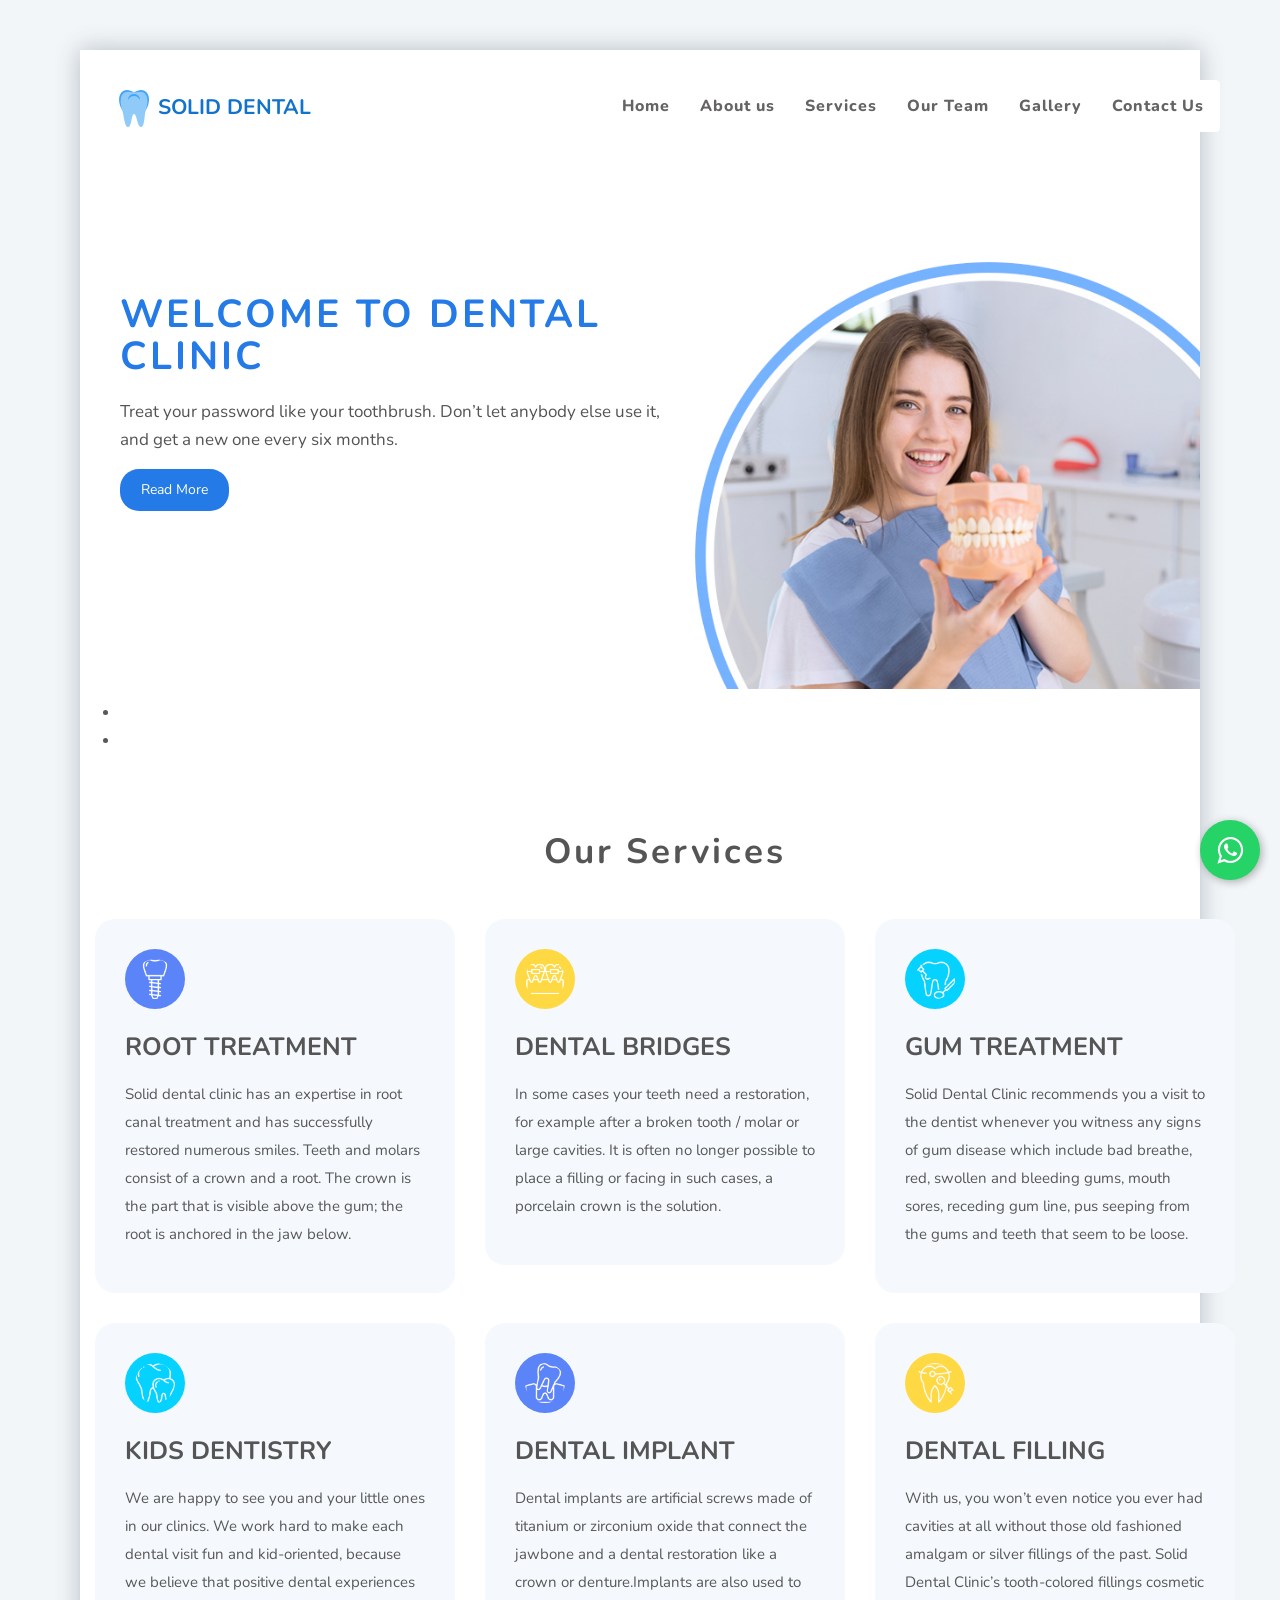
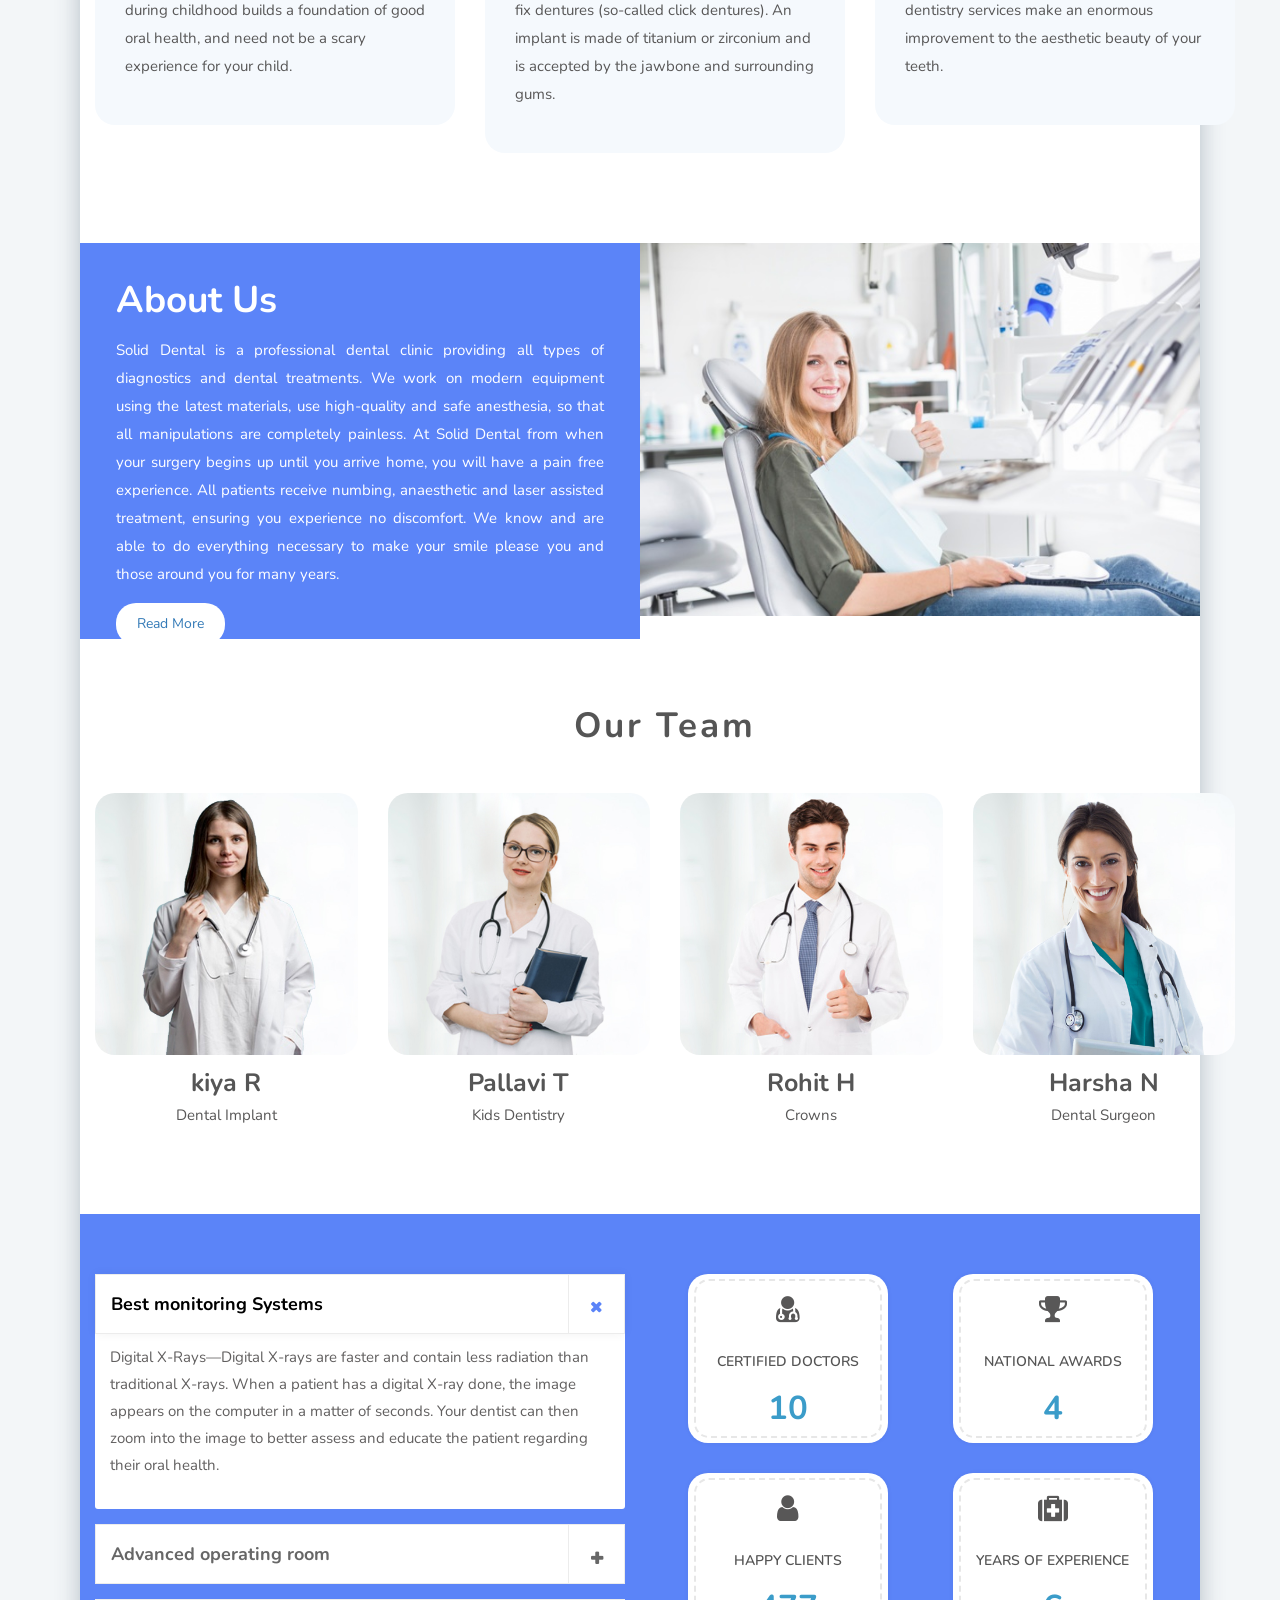
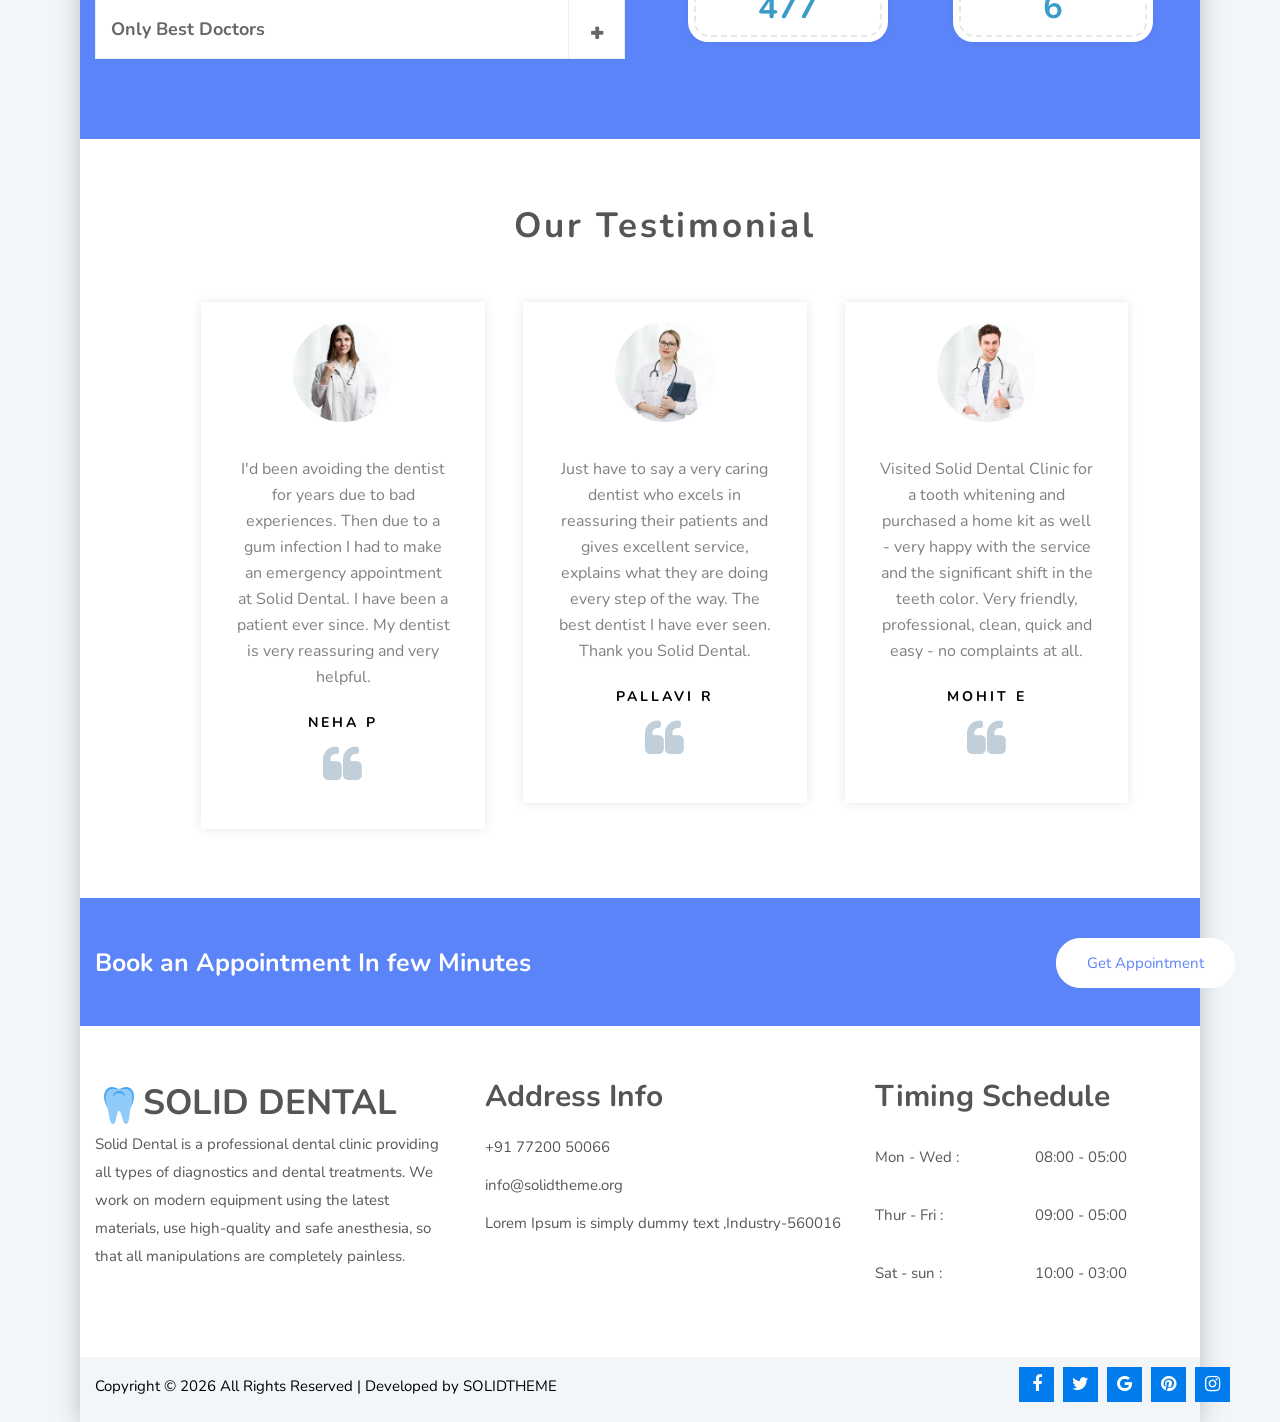
==== commit fadb5ea3: "Add files via upload" ====
--- a/index.html
+++ b/index.html
@@ -1,232 +1,521 @@
-<!DOCTYPE html>
-<html lang="en">
-<head>
-<meta charset="UTF-8">
-<meta name="viewport" content="width=device-width, initial-scale=1.0">
-<title>Dr Chetan's Dental Clinic</title>
-
-<!-- Google Font -->
-<link href="https://fonts.googleapis.com/css2?family=Poppins:wght@300;400;600;700&display=swap" rel="stylesheet">
-
-<!-- Bootstrap CSS -->
-<link href="https://cdn.jsdelivr.net/npm/bootstrap@5.3.2/dist/css/bootstrap.min.css" rel="stylesheet">
-
-<!-- Bootstrap Icons -->
-<link rel="stylesheet" href="https://cdn.jsdelivr.net/npm/bootstrap-icons@1.11.1/font/bootstrap-icons.css">
-
-<!-- AOS Animation -->
-<link href="https://unpkg.com/aos@2.3.4/dist/aos.css" rel="stylesheet">
-
-<!-- Custom CSS -->
-<link rel="stylesheet" href="style.css">
-</head>
-
-<body>
-
-<!-- Loader -->
-<div id="loader">
-  <div class="spinner"></div>
-</div>
-
-<!-- Navbar -->
-<nav class="navbar navbar-expand-lg navbar-light bg-white fixed-top shadow-sm">
-  <div class="container">
-    <a class="navbar-brand fw-bold text-primary" href="#">Dr Chetna's Clinic</a>
-    <button class="navbar-toggler" data-bs-toggle="collapse" data-bs-target="#navMenu">
-      <span class="navbar-toggler-icon"></span>
-    </button>
-    <div class="collapse navbar-collapse" id="navMenu">
-      <ul class="navbar-nav ms-auto">
-        <li class="nav-item"><a class="nav-link" href="#">Home</a></li>
-        <li class="nav-item"><a class="nav-link" href="#services">Services</a></li>
-        <li class="nav-item"><a class="nav-link" href="#about">About</a></li>
-        <li class="nav-item"><a class="nav-link" href="#contact">Contact</a></li>
-      </ul>
-    </div>
-  </div>
-</nav>
-
-<!-- Hero -->
-<section class="hero text-white text-center d-flex align-items-center">
-  <div class="container" data-aos="fade-up">
-    <h1 class="display-4 fw-bold">Premium Dental Care For Your Smile</h1>
-    <p class="lead my-4">Advanced Technology • Expert Dentists • Comfortable Care</p>
-    <a href="#contact" class="btn btn-light btn-lg rounded-pill">Book Appointment</a>
-  </div>
-</section>
-
-<!-- Counter -->
-<section class="counter-section text-center">
-<div class="container">
-<div class="row">
-<div class="col-md-3">
-<h2 class="counter" data-target="1200">0</h2>
-<p>Happy Patients</p>
-</div>
-<div class="col-md-3">
-<h2 class="counter" data-target="15">0</h2>
-<p>Expert Dentists</p>
-</div>
-<div class="col-md-3">
-<h2 class="counter" data-target="10">0</h2>
-<p>Years Experience</p>
-</div>
-<div class="col-md-3">
-<h2 class="counter" data-target="25">0</h2>
-<p>Awards Won</p>
-</div>
-</div>
-</div>
-</section>
-
-<!-- Services -->
-<section id="services" class="py-5">
-<div class="container">
-<h2 class="text-center section-title mb-5">Our Services</h2>
-<div class="row g-4">
-
-<div class="col-md-6 col-lg-3" data-aos="zoom-in">
-<div class="service-card">
-<img src="https://images.unsplash.com/photo-1588776814546-1ffcf47267a5" class="img-fluid">
-<div class="service-content">
-<h5>Teeth Cleaning</h5>
-<p>Professional dental cleaning service.</p>
-</div>
-</div>
-</div>
-
-<div class="col-md-6 col-lg-3" data-aos="zoom-in" data-aos-delay="100">
-<div class="service-card">
-<img src="https://images.unsplash.com/photo-1609840114035-3c981b782dfe" class="img-fluid">
-<div class="service-content">
-<h5>Root Canal</h5>
-<p>Painless and advanced root canal treatment.</p>
-</div>
-</div>
-</div>
-
-<div class="col-md-6 col-lg-3" data-aos="zoom-in" data-aos-delay="200">
-<div class="service-card">
-<img src="https://images.unsplash.com/photo-1598256989800-fe5f95da9787" class="img-fluid">
-<div class="service-content">
-<h5>Braces</h5>
-<p>Modern orthodontic alignment solutions.</p>
-</div>
-</div>
-</div>
-
-<div class="col-md-6 col-lg-3" data-aos="zoom-in" data-aos-delay="300">
-<div class="service-card">
-<img src="https://images.unsplash.com/photo-1581594693702-fbdc51b2763b" class="img-fluid">
-<div class="service-content">
-<h5>Teeth Whitening</h5>
-<p>Brighten your smile instantly.</p>
-</div>
-</div>
-</div>
-
-</div>
-</div>
-</section>
-
-<!-- Testimonials -->
-<section class="testimonials py-5 bg-light">
-<div class="container text-center">
-<h2 class="section-title mb-5">What Our Patients Say</h2>
-
-<div id="testimonialCarousel" class="carousel slide" data-bs-ride="carousel">
-<div class="carousel-inner">
-
-<div class="carousel-item active">
-<p>"Amazing experience and very friendly staff!"</p>
-<h6>- Rahul Sharma</h6>
-</div>
-
-<div class="carousel-item">
-<p>"Best dental clinic in the city. Highly recommended."</p>
-<h6>- Priya Mehta</h6>
-</div>
-
-<div class="carousel-item">
-<p>"Very painless treatment and modern equipment."</p>
-<h6>- Aman Verma</h6>
-</div>
-
-</div>
-</div>
-</div>
-</section>
-
-<!-- Map -->
-<section class="py-5">
-<div class="container">
-<h2 class="text-center section-title mb-4">Our Location</h2>
-<div class="map-container">
-<iframe src="https://www.google.com/maps/embed?pb=!1m18!1m12!1m3!1d3856.747714672217!2d77.32128510432338!3d28.504721029521225!2m3!1f0!2f0!3f0!3m2!1i1024!2i768!4f13.1!3m3!1m2!1s0x390ce776e93766b1%3A0x1aeb1ad8a86f671a!2sDr.Chetna%E2%80%99s%20Dental%20Care!5e0!3m2!1sen!2sin!4v1772384485006!5m2!1sen!2sin"
-width="100%" height="350" style="border:0;" allowfullscreen></iframe>
-</div>
-</div>
-</section>
-
-<!-- Contact -->
-<!-- Book Appointment Section -->
-<section id="contact" class="appointment-section">
-  <div class="container">
-    <div class="row justify-content-center">
-      <div class="col-lg-7">
-
-        <div class="appointment-card" data-aos="fade-up">
-
-          <h2 class="text-center mb-4">Book Your Appointment</h2>
-          <p class="text-center text-muted mb-4">
-            Schedule your visit with our expert dental team today.
-          </p>
-
-          <form name="contact" method="POST" data-netlify="true">
-
-            <div class="form-group">
-              <i class="bi bi-person"></i>
-              <input type="text" required>
-              <label>Full Name</label>
-            </div>
-
-            <div class="form-group">
-              <i class="bi bi-telephone"></i>
-              <input type="tel" required>
-              <label>Phone Number</label>
-            </div>
-
-            <div class="form-group textarea-group">
-              <i class="bi bi-chat-left-text"></i>
-              <textarea rows="4" required></textarea>
-              <label>Enter Your Query</label>
-            </div>
-
-            <button type="submit" class="appointment-btn">
-              Book Now <i class="bi bi-arrow-right"></i>
-            </button>
-
-          </form>
-
-        </div>
-
-      </div>
-    </div>
-  </div>
-</section>
-
-<!-- WhatsApp Button -->
-<a href="https://wa.me/919711312220?text=Hello%20,%20I%20want%20to%20book%20an%20appointment"
-class="whatsapp-btn" target="_blank">
-<i class="bi bi-whatsapp"></i>
-</a>
-
-<footer class="text-center text-white py-3">
-© 2026 Dr Chetan's Dental Clinic | All Rights Reserved
-</footer>
-
-<script src="https://cdn.jsdelivr.net/npm/bootstrap@5.3.2/dist/js/bootstrap.bundle.min.js"></script>
-<script src="https://unpkg.com/aos@2.3.4/dist/aos.js"></script>
-<script src="script.js"></script>
-</body>
-</html>
+
+<!DOCTYPE html>
+<html>
+<head>
+		<meta charset="utf-8">
+		<meta http-equiv="x-ua-compatible" content="ie=edge">
+		<title>Solid Dental Template</title>
+		<meta name="description" content="">
+		<meta name="viewport" content="width=device-width, initial-scale=1">
+
+		<!-- all css here -->
+		<link rel="icon" href="img/icon.png" sizes="16x16" type="image/png">
+
+    <!-- Google Font -->
+    <link href="https://fonts.googleapis.com/css2?family=Nunito&display=swap" rel="stylesheet">
+
+    <!-- Bootstrap 3 CSS -->
+    <link rel="stylesheet" href="https://maxcdn.bootstrapcdn.com/bootstrap/3.4.1/css/bootstrap.min.css">
+
+    <!-- Animate.css -->
+    <link rel="stylesheet" href="https://cdnjs.cloudflare.com/ajax/libs/animate.css/4.1.1/animate.min.css"/>
+
+    <!-- Owl Carousel -->
+    <link rel="stylesheet" href="https://cdnjs.cloudflare.com/ajax/libs/OwlCarousel2/2.3.4/assets/owl.carousel.min.css"/>
+    <link rel="stylesheet" href="https://cdnjs.cloudflare.com/ajax/libs/OwlCarousel2/2.3.4/assets/owl.theme.default.min.css"/>
+
+    <!-- Font Awesome -->
+    <link rel="stylesheet" href="https://cdnjs.cloudflare.com/ajax/libs/font-awesome/4.7.0/css/font-awesome.min.css">
+
+    <!-- Your Custom CSS -->
+    <link rel="stylesheet" href="css/style.css">
+
+    <!-- Flaticon Alternative (Icons) -->
+    <link rel="stylesheet" href="https://cdn.jsdelivr.net/npm/bootstrap-icons@1.11.1/font/bootstrap-icons.css">
+
+</head>
+<body>
+<div class="page-body">
+	<header>
+		<div class="container">
+			<div class="col-md-3 col-xs-9">
+				<div class="logo">
+					<a href=""><h1><img src="img/icon.png" alt="#">SOLID DENTAL</h1></a>
+				</div>
+			</div>
+			<div class="col-md-9 col-xs-3">
+				<nav class="navbar navbar-default">
+                    <div class="navbar-header">
+                      <button class="navbar-toggle" type="button" data-toggle="collapse" data-target=".js-navbar-collapse">
+                        <span class="sr-only">Toggle navigation</span>
+                        <span class="icon-bar"></span>
+                        <span class="icon-bar"></span>
+                        <span class="icon-bar"></span>
+                      </button>
+                    </div>
+                    <div class="collapse navbar-collapse js-navbar-collapse" id="navbar-example">
+                        <div class="main-menu">
+                            <ul class="nav navbar-nav navbar-right">
+                                <li><a href="index.html">Home</a>
+									
+								</li>
+								<li><a href="about.html">About us</a>
+								<li><a href="service.html">Services</a>
+								</li>
+								<li><a href="doctor.html">Our Team</a>
+								</li>
+								
+								<li><a href="gallery.html">Gallery</a>
+									
+								</li>
+								<li><a href="contact.html">Contact Us</a></li>
+                            </ul>
+                        </div>
+                    </div>
+                </nav>
+			</div>
+		</div>
+	</header>
+	<!--slider-->
+        <div class="slider gg-slider">
+            <!-- Slideshow 3 -->
+            <ul class="rslides" id="slider">
+                <li>
+                    <img src="img/slider.jpg" alt="">   
+                    <div class="slider-content">
+                        <h2>Welcome to Dental Clinic</h2>
+                        <p>Treat your password like your toothbrush. Don’t let anybody else use it, and get a new one every six months.</p>
+                        <a href="#" class="btn comn-btn"> Read More</a>
+                    </div>                           
+                </li>
+                <li>
+                    <img src="img/slider-2.jpg" alt="">   
+                    <div class="slider-content">
+                        <h2>Welcome to Dental Clinic</h2>
+                        <p>The best and cheapest dentistry is when the right thing is done extremely well the first time and it lasts for a long time.</p>
+                        <a href="#" class="btn comn-btn"> Read More</a>
+                    </div>                           
+                </li>
+            </ul>
+            <!-- Slideshow 3 Pager -->
+            <ul id="slider3-pager">
+              <li><a href="#"><img src="images/bg1_s.jpg" alt=""></a></li>
+              <li><a href="#"><img src="images/bg2_s.jpg" alt=""></a></li>
+            </ul>
+        </div>
+        <!--slider-end-->
+	<section id="services" class="section-services section-padding">
+		<div class="container">
+			<div class="row">
+				<div class="col-md-6 float-none">
+					<div class="section-title">
+						<h1>Our Services</h1>
+					</div>
+				</div>
+			</div>
+			<div class="row">
+				<div class="col-md-4">
+					<div class="service-box">
+						<img class="bg-color-1" src="img/icon-1.png" alt="#">
+						<h3>ROOT TREATMENT</h3>
+						<p>Solid dental clinic has an expertise in root canal treatment and has successfully restored numerous smiles. Teeth and molars consist of a crown and a root. The crown is the part that is visible above the gum; the root is anchored in the jaw below.</p>
+					</div>
+				</div>
+				<div class="col-md-4">
+					<div class="service-box">
+						<img class="bg-color-2" src="img/icon-2.png" alt="#">
+						<h3>DENTAL BRIDGES</h3>
+						<p> In some cases your teeth need a restoration, for example after a broken tooth / molar or large cavities. It is often no longer possible to place a filling or facing in such cases, a porcelain crown is the solution. </p>
+					</div>
+				</div>
+				<div class="col-md-4">
+					<div class="service-box">
+						<img class="bg-color-3" src="img/icon-3.png" alt="#">
+						<h3>GUM TREATMENT</h3>
+						<p>Solid Dental Clinic recommends you a visit to the dentist whenever you witness any signs of gum disease which include bad breathe, red, swollen and bleeding gums, mouth sores, receding gum line, pus seeping from the gums and teeth that seem to be loose. </p>
+					</div>
+				</div>
+				<div class="col-md-4">
+					<div class="service-box">
+						<img class="bg-color-3" src="img/icon-4.png" alt="#">
+						<h3>KIDS DENTISTRY</h3>
+						<p>We are happy to see you and your little ones in our clinics. We work hard to make each dental visit fun and kid-oriented, because we believe that positive dental experiences during childhood builds a foundation of good oral health, and need not be a scary experience for your child. </p>
+					</div>
+				</div>
+				<div class="col-md-4">
+					<div class="service-box">
+						<img class="bg-color-1" src="img/icon-5.png" alt="#">
+						<h3>DENTAL IMPLANT</h3>
+						<p>Dental implants are artificial screws made of titanium or zirconium oxide that connect the jawbone and a dental restoration like a crown or denture.Implants are also used to fix dentures (so-called click dentures). An implant is made of titanium or zirconium and is accepted by the jawbone and surrounding gums. </p>
+					</div>
+				</div>
+				<div class="col-md-4">
+					<div class="service-box">
+						<img class="bg-color-2" src="img/icon-6.png" alt="#">
+						<h3>DENTAL FILLING</h3>
+						<p>With us, you won’t even notice you ever had cavities at all without those old fashioned amalgam or silver fillings of the past. Solid Dental Clinic’s tooth-colored fillings cosmetic dentistry services make an enormous improvement to the aesthetic beauty of your teeth.  </p>
+					</div>
+				</div>
+			</div>
+		</div>
+	</section>
+	<section id="about" class="section-about">
+		<div class="container-fluid">
+			<div class="row"> 
+				<div class="col-md-6 no-padding bg-color-1">
+					<div class="about-desc">
+						<h2>About Us</h2>
+						<p>Solid Dental is a professional dental clinic providing all types of diagnostics and dental treatments. We work on modern equipment using the latest materials, use high-quality and safe anesthesia, so that all manipulations are completely painless. At Solid Dental from when your surgery begins up until you arrive home, you will have a pain free experience. All patients receive numbing, anaesthetic and laser assisted treatment, ensuring you experience no discomfort. We know and are able to do everything necessary to make your smile please you and those around you for many years. </p>
+
+						<a href="#" class="btn btn-abt">Read More</a>
+					</div>
+				</div>
+				<div class="col-md-6 no-padding">
+					<div class="about-img">
+						<img src="img/5.jpg" alt="#">
+					</div>
+				</div>
+			</div>
+		</div>
+	</section>
+	<section id="team" class="section-team section-padding">
+		<div class="container">
+			<div class="row">
+				<div class="col-md-6 float-none">
+					<div class="section-title">
+						<h1>Our Team</h1>
+					</div>
+				</div>
+			</div>
+			<div class="row">
+				<div class="col-md-3">
+					<div class="team-box">
+						<img src="img/team-1.jpg" alt="#">
+						<div class="team-desc">
+							<h3>kiya R</h3>
+							<p>Dental Implant</p>
+						</div>
+					</div>
+				</div>
+				<div class="col-md-3">
+					<div class="team-box">
+						<img src="img/team-2.jpg" alt="#">
+						<div class="team-desc">
+							<h3>Pallavi T</h3>
+							<p>Kids Dentistry</p>
+						</div>
+					</div>
+				</div>
+				<div class="col-md-3">
+					<div class="team-box">
+						<img src="img/team-3.jpg" alt="#">
+						<div class="team-desc">
+							<h3>Rohit H</h3>
+							<p>Crowns</p>
+						</div>
+					</div>
+				</div>
+				<div class="col-md-3">
+					<div class="team-box">
+						<img src="img/team-4.jpg" alt="#">
+						<div class="team-desc">
+							<h3>Harsha N</h3>
+							<p>Dental Surgeon</p>
+						</div>
+					</div>
+				</div>
+			</div>
+		</div>
+	</section>
+	<section id="counter" class="section-counter section-padding">
+		<div class="container-fluid">
+			<div class="row"> 
+				<div class="col-md-6">
+		            <div class="panel-group" id="accordion" role="tablist" aria-multiselectable="true">
+		                <div class="panel panel-default">
+		                    <div class="panel-heading" role="tab" id="headingOne">
+		                        <h4 class="panel-title">
+		                            <a role="button" data-toggle="collapse" data-parent="#accordion" href="#collapseOne" aria-expanded="true" aria-controls="collapseOne">
+		                                Best monitoring Systems
+		                            </a>
+		                        </h4>
+		                    </div>
+		                    <div id="collapseOne" class="panel-collapse collapse in" role="tabpanel" aria-labelledby="headingOne">
+		                        <div class="panel-body">
+		                            <p>Digital X-Rays—Digital X-rays are faster and contain less radiation than traditional X-rays. When a patient has a digital X-ray done, the image appears on the computer in a matter of seconds. Your dentist can then zoom into the image to better assess and educate the patient regarding their oral health. </p>
+		                        </div>
+		                    </div>
+		                </div>
+		                <div class="panel panel-default">
+		                    <div class="panel-heading" role="tab" id="headingTwo">
+		                        <h4 class="panel-title">
+		                            <a class="collapsed" role="button" data-toggle="collapse" data-parent="#accordion" href="#collapseTwo" aria-expanded="false" aria-controls="collapseTwo">
+		                                Advanced operating room
+		                            </a>
+		                        </h4>
+		                    </div>
+		                    <div id="collapseTwo" class="panel-collapse collapse" role="tabpanel" aria-labelledby="headingTwo">
+		                        <div class="panel-body">
+		                            <p>We provide team-based, comprehensive dental care for children and adults, including patients of all ages who are anxious or have an underlying developmental or medical condition that may add complexity to the management of their oral health. We strive to get to know every patient and treat them like part of our family to provide a comfortable dental care experience. The Dental Surgery Unit and operating room provide facilities for the delivery of dental services which may include Dental consult and procedures including cosmetic dental procedures, Orthodontic treatments, Dental imaging, generally using digital processing, Dental Prosthetics, (dentures, crowns, veneers, bridges etc.),Dental hygiene education.</p>
+		                        </div>
+		                    </div>
+		                </div>
+		                <div class="panel panel-default">
+		                    <div class="panel-heading" role="tab" id="headingThree">
+		                        <h4 class="panel-title">
+		                            <a class="collapsed" role="button" data-toggle="collapse" data-parent="#accordion" href="#collapseThree" aria-expanded="false" aria-controls="collapseThree">
+		                                Only Best Doctors
+		                            </a>
+		                        </h4>
+		                    </div>
+		                    <div id="collapseThree" class="panel-collapse collapse" role="tabpanel" aria-labelledby="headingThree">
+		                        <div class="panel-body">
+		                            <p>Solid Dental Clinic is a team of highly respected leading dentists in implant dentistry, cosmetic dentistry, restorative dentistry, periodontal specialists, endodontist specialists and family dentistry, providing comprehensive dental care at the highest level of expertise and caring.The one-of-a-kind practice consists of some of the best prosthodontists, periodontists, general dentists, hygienists, and specialty trained assistants working in synergy to provide our patients with unparalleled care that produces dentistry's best outcomes. From full mouth reconstructions to everyday dental health care our team works closely together to best serve you.</p>
+		                        </div>
+		                    </div>
+		                </div>
+		            </div>
+		        </div>
+				<div class="col-md-6">
+					<div class="counter-box">
+						<div class="col-md-6 col-xs-6">
+				            <div class="counter">
+				                <div class="counter-content">
+				                	<i class="fa fa-user-md"></i>
+				                    <h3>Certified Doctors</h3>
+				                    <span class="counter-value">15</span>
+				                </div>
+				            </div>
+				        </div>
+				        <div class="col-md-6 col-xs-6">
+				            <div class="counter">
+				                <div class="counter-content">
+				                	<i class="fa fa-trophy"></i>
+				                    <h3>National Awards</h3>
+				                    <span class="counter-value">6</span>
+				                </div>
+				            </div>
+				        </div>
+				        <div class="col-md-6 col-xs-6">
+				            <div class="counter">
+				                <div class="counter-content">
+				                	<i class="fa fa-user"></i>
+				                    <h3>Happy Clients</h3>
+				                    <span class="counter-value">800</span>
+				                </div>
+				            </div>
+				        </div>
+				        <div class="col-md-6 col-xs-6">
+				            <div class="counter">
+				                <div class="counter-content">
+				                	<i class="fa fa-medkit"></i>
+				                    <h3>Years of Experience</h3>
+				                    <span class="counter-value">10</span>
+				                </div>
+				            </div>
+				        </div>
+					</div>
+				</div>
+				<div class="both:clear"></div>
+				
+			</div>
+		</div>
+	</section>
+	<section id="team" class="section-team section-padding">
+		<div class="container">
+			<div class="row">
+				<div class="col-md-6 float-none">
+					<div class="section-title">
+						<h1>Our Testimonial</h1>
+					</div>
+				</div>
+			</div>
+	        <div class="row">
+	            <div class="col-md-10 float-none">
+	                <div id="testimonial-slider" class="owl-carousel">
+                <div class="testimonial">
+                    <div class="pic">
+                        <img src="img/team-1.jpg" alt="">
+                    </div>
+                    <p class="description">
+                        I'd been avoiding the dentist for years due to bad experiences. Then due to a gum infection I had to make an emergency appointment at Solid Dental. I have been a patient ever since. My dentist is very reassuring and very helpful.
+                    </p>
+                    <h3 class="testimonial-title">Neha P</h3>
+                </div>
+ 
+                <div class="testimonial">
+                    <div class="pic">
+                        <img src="img/team-2.jpg" alt="">
+                    </div>
+                    <p class="description">
+                        Just have to say a very caring dentist who excels in reassuring their patients and gives excellent service, explains what they are doing every step of the way. The best dentist I have ever seen. Thank you Solid Dental.
+                    </p>
+                    <h3 class="testimonial-title">Pallavi  R</h3>
+                </div>
+ 
+                <div class="testimonial">
+                    <div class="pic">
+                        <img src="img/team-3.jpg" alt="">
+                    </div>
+                    <p class="description">
+                        Visited Solid Dental Clinic for a tooth whitening and purchased a home kit as well - very happy with the service and the significant shift in the teeth color. Very friendly, professional, clean, quick and easy - no complaints at all.
+                    </p>
+                    <h3 class="testimonial-title">Mohit E</h3>
+                </div>
+            </div>
+	            </div>
+	        </div>
+	    </div>
+	</section>
+	<section id="contact" class="section-contact">
+		<div class="container">
+			<div class="row">
+				<div class="col-md-6">
+					<div class="contact-desc">
+						<h3>Book an Appointment In few Minutes</h3>
+					</div>
+				</div>
+				<div class="col-md-6">
+					<div class="contact-btn">
+						<a href="appointment.html">Get Appointment</a>
+					</div>
+				</div>
+			</div>
+		</div>
+	</section>
+	<!--footer-->
+	<footer>
+		<div class="footer-main">
+			<div class="container">
+                <div class="row">
+                	<div class="col-md-4">
+                		<div class="footer-box">
+                			<a href=""><h1><img src="img/icon.png" alt="#">SOLID DENTAL</h1></a>
+                			<p>Solid Dental is a professional dental clinic providing all types of diagnostics and dental treatments. We work on modern equipment using the latest materials, use high-quality and safe anesthesia, so that all manipulations are completely painless. </p>
+                		</div>
+                	</div>
+                	<div class="col-md-4">
+                		<div class="footer-box">
+                			<h2>Address Info</h2>
+                			<ul>
+                				
+                				<li>+91 77200 50066</li>
+                				<li>info@solidtheme.org</li>
+                				<li>Lorem Ipsum is simply dummy text ,Industry-560016</li>
+                			</ul>
+                		</div>
+                	</div>
+                	<div class="col-md-4">
+                		<div class="footer-box">
+                			<h2>Timing Schedule</h2>
+                			<ul class="list-unstyled">
+								<li class="">Mon - Wed : <span>08:00 - 05:00</span></li>
+								<li class="">Thur - Fri : <span>09:00 - 05:00</span></li>
+								<li class="">Sat - sun : <span>10:00 - 03:00</span></li>
+							</ul>
+                		</div>
+                	</div>
+                </div>
+            </div>
+		</div>
+		<div class="footer-copyright">
+            <div class="container">
+                <div class="row">
+                    <div class="col-md-6 col-sm-6 col-xs-12">
+                        <div class="copyright">
+                            <p>
+                                Copyright © <script>document.write(new Date().getFullYear())</script> All Rights Reserved | Developed by SOLIDTHEME
+                            </p>
+                        </div>
+                </div>
+				<div class="col-md-6 col-sm-6 col-xs-12">
+					<div class="footer-icons">
+						<ul>
+							<li><a href="#"><i class="fa fa-facebook"></i></a></li>
+							<li><a href="#"><i class="fa fa-twitter"></i></a></li>
+							<li><a href="#"><i class="fa fa-google"></i></a></li>
+							<li><a href="#"><i class="fa fa-pinterest"></i></a></li>
+							<li><a href="#"><i class="fa fa-instagram"></i></a></li>
+						</ul>
+					</div>
+				</div>
+                </div>
+            </div>
+        </div>
+
+        <a href="https://wa.me/917720050066" 
+   class="whatsapp-float" 
+   target="_blank">
+   <i class="fa fa-whatsapp"></i>
+</a>
+    </footer>
+<!-- jquery latest version -->
+    <!-- jQuery FIRST -->
+<script src="https://ajax.googleapis.com/ajax/libs/jquery/3.6.0/jquery.min.js"></script>
+
+<!-- Bootstrap 3 JS -->
+<script src="https://maxcdn.bootstrapcdn.com/bootstrap/3.4.1/js/bootstrap.min.js"></script>
+
+<!-- Owl Carousel -->
+<script src="https://cdnjs.cloudflare.com/ajax/libs/OwlCarousel2/2.3.4/owl.carousel.min.js"></script>
+
+<!-- Responsive Slides -->
+<script src="js/responsiveslides.min.js"></script>
+
+<script>
+$(document).ready(function(){
+
+  $(".owl-carousel").owlCarousel({
+      loop:true,
+      margin:20,
+      nav:true,
+      autoplay:true,
+      autoplayTimeout:3000,
+      responsive:{
+          0:{items:1},
+          600:{items:2},
+          1000:{items:3}
+      }
+  });
+
+  $("#slider").responsiveSlides({
+    auto: true,
+    manualControls: '#slider3-pager'
+  });
+
+});
+</script>
+		<script src="js/main.js"></script>
+		<script src="js/responsiveslides.min.js"></script>
+    
+    <!-- slider-->
+        <script>
+            // You can also use "$(window).load(function() {"
+            $(function () {
+              $("#slider").responsiveSlides({
+                auto: true,
+                manualControls: '#slider3-pager',
+              });
+            });
+        </script>
+        <script>
+            // You can also use "$(window).load(function() {"
+            $(function () {
+              $("#slider1").responsiveSlides({
+                auto: true,
+                manualControls: '#slider3-pager',
+              });
+            });
+        </script>
+        <script>
+            // You can also use "$(window).load(function() {"
+            $(function () {
+              $("#testimony").responsiveSlides({
+                auto: true,
+                manualControls: '#slider3-pagers',
+              });
+            });
+        </script>
+	</div>
+</body>
+</html>
--- a/css/style.css
+++ b/css/style.css
@@ -0,0 +1,1158 @@
+/*----------------------------------------*/
+/*  Theme CSS
+/*----------------------------------------*/
+html, body {
+    height: 100%;
+}
+body {
+    background: #fff none repeat scroll 0 0;
+    color: #585757;
+    font-family: 'Nunito', sans-serif;;
+    font-size: 15px;
+    text-align: left;
+    overflow-x: hidden;
+    line-height: 28px;
+}
+.float-none{
+    float: none;
+    margin:0 auto;
+}
+.floatleft {
+    float:left;
+}
+.floatright {
+    float:right;
+}
+.alignleft {
+    float:left;
+    margin-right:15px;
+    margin-bottom: 15px;
+}
+.alignright {
+    float:right;
+    margin-left:15px;
+    margin-bottom: 15px;
+}
+.aligncenter {
+    display:block;
+    margin:0 auto 15px;
+}
+.no-padding{
+    padding: 0px
+}
+a:focus {
+    outline:0px solid;
+}
+img {max-width:100%;
+    height:auto;
+}
+.fix {
+    overflow:hidden;
+}
+p {
+    margin:0 0 15px;
+}
+h1, h2, h3, h4, h5, h6 {
+    margin: 0 0 15px;
+    color: #555;
+    font-weight: 700;
+    font-family:'Nunito', sans-serif;;
+}
+h1{
+    font-size: 35px;
+    line-height: 54px;
+        
+}
+h2{
+    font-size: 30px;
+    line-height: 42px;
+        
+}
+h3{
+    font-size: 25px;
+    line-height: 36px;
+        
+}
+h4{
+    font-size: 20px;
+    line-height: 34px;
+        
+}
+h5{
+    font-size: 18px;
+    line-height: 30px;
+        
+}
+h6{
+    font-size: 16px;
+    line-height: 28px;
+        
+}
+a {
+    transition: all 0.3s ease 0s;
+    text-decoration:none;
+}
+a:active, a:hover {
+  outline: 0 none;
+}
+a:hover, a:focus {
+    color: #003cc4;
+    text-decoration: none;
+}
+.pt10{
+    padding-top:10px;
+}
+.pt20{
+    padding-top:20px;
+}
+.pt30{
+    padding-top:30px;
+}
+.pt40{
+    padding-top:40px;
+}
+.pt50{
+    padding-top:50px;
+}
+.pb10{
+    padding-bottom:10px;
+}
+.pb20{
+    padding-bottom:20px;
+}
+.pb30{
+    padding-bottom:30px;
+}
+.pb40{
+    padding-bottom:40px;
+}
+.pb50{
+    padding-bottom:50px;
+}
+.p10{
+    padding:10px;
+}
+.p20{
+    padding:20px;
+}
+.p30{
+    padding:30px;
+}
+.p40{
+    padding:40px;
+}
+.p50{
+    padding:50px;
+}
+.mt10{
+    margin-top:10px;
+}
+.mt20{
+    margin-top:20px;
+}
+.mt30{
+    margin-top:30px;
+}
+.mt40{
+    margin-top:40px;
+}
+.mt50{
+    margin-top:50px;
+}
+.mb10{
+    margin-bottom:10px;
+}
+.mb20{
+    margin-bottom:20px;
+}
+.mb30{
+    margin-bottom:30px;
+}
+.mb40{
+    margin-bottom:40px;
+}
+.mb50{
+    margin-bottom:50px;
+}
+.m10{
+    margin:10px;
+}
+.m20{
+    margin:20px;
+}
+.m30{
+    margin:30px;
+}
+.m40{
+    margin:40px;
+}
+.m50{
+    margin:50px;
+}
+.bg-yellow{
+   background:#fdd55c; 
+}
+.bg-black{
+    background:#000;
+}
+.btn-comn{
+    background: #000;
+    padding: 10px 30px;
+    color: #fff;
+    border-radius: 20px;
+    margin-top: 25px;
+    border: 1px solid #eee;
+}
+.section-padding{
+    padding: 60px 0px;
+}
+body{
+    background-color: #eaeff387;
+}
+header{
+    padding: 30px 0px 10px;
+}
+/*----------------------------------------*/
+/* header Area
+/*----------------------------------------*/
+.logo h1{
+    color:#1273cc;
+    margin: 0;
+    font-size: 21px;
+}
+.logo span{
+    background: #007ced;
+    color: #fcf8e3;
+    padding: 0px 5px;
+    margin-left: 7px;
+}
+.navbar-default {
+    background-color: #fff!important;
+    border-color: #fff!important;
+}
+.navbar-default .navbar-nav>li>a {
+    color: #656363!important;
+    font-weight: 800;
+    font-size: 16px;
+    letter-spacing: 1px;
+}
+.section-title{
+    color: #fff;
+    margin-bottom: 40px;
+    letter-spacing: 3px;
+    text-align: center;
+}
+/*----------------------------------------*/
+/* slider Area
+/*----------------------------------------*/
+.page-body{
+    margin: 50px 80px;
+    background: #fff;
+    box-shadow: 0px 0px 23px #263e544f;
+}
+/*----------------------------------------*/
+/*  4.slider
+/*----------------------------------------*/
+.slider{
+    position:relative;
+}
+.gg-slider {
+    z-index:9999;
+}
+.rslides p{
+    font-size: 17px;
+    margin-top: 13px;
+}
+.rslides {
+  position: relative;
+  list-style: none;
+  overflow: hidden;
+  width: 100%;
+ 
+  }
+.set-rslides {
+    background:#fff; 
+    top: 160px;
+    left: -70px;
+    height: 205px;
+ }
+.set-slider .set-slider-class {margin:40px 0px 40px 0;}
+.rslides li {
+  -webkit-backface-visibility: hidden;
+  backface-visibility: hidden;
+  position: absolute;
+  display: none;
+  width: 100%;
+  left: 0;
+  top: 0;
+  transition: opacity 0ms !important;
+  }
+ .set-rslides li {
+    border: none;
+    padding-left: 56px;
+    padding-right: 30px;
+    text-align: justify;
+    padding-top: 13px;
+    
+}
+
+.set-rslides li h3 {
+    border-left:3px solid #000;
+    padding:5px;
+    color:#a57013;
+}
+.rslides li:first-child {
+  position: relative;
+  display: block;
+  float: left;
+  }
+.rslides img {
+  display: block;
+  height: auto;
+  float: left;
+  width: 100%;
+  border: 0;
+   /*   -webkit-filter: brightness(50%);
+    transition: all 0.5s;*/
+  }
+.rslides_tabs {
+    position: absolute;
+    top: 40%;
+    right:3%;
+    z-index: 999;
+}
+.rslides_tabs li {
+    display: block;
+    margin-bottom: 5px;
+}
+h1 {
+    margin: 0px !important;
+}
+.rslides_tabs a {
+    border: 2px solid #fff;
+    border-radius: 50%;
+}
+.rslides_tabs li:first-child {
+  margin-left: 0;
+  }
+.rslides_tabs .rslides_here a {
+  color: #fff;
+  font-weight: bold;
+  }
+#slider3-pager a {
+  display: inline-block;
+}
+#slider3-pager img {
+  float: left;
+  display:block;
+  width:10px;
+}
+#slider3-pager .rslides_here a {
+    background: transparent;
+    border: 2px solid #247ae6;
+}
+#slider3-pager a {
+    padding: 0px;
+    width: 16px;
+    height: 16px;
+}
+.slider-content{
+    position: absolute;
+    top: 25%;
+    width: 50%;
+}
+.slider-content h2{
+    font-size: 39px;
+    text-transform: uppercase;
+    color: #247ae6;
+    letter-spacing: 3px;
+    margin-bottom: 20px;
+}
+.slider-content p{
+    color:#545454;
+}
+.comn-btn{
+    background: #247ae6;
+    padding: 10px 20px;
+    color: #fff;
+    border-radius: 19px;
+}
+.bg-color-1{
+    background:#5b84f8;
+}
+.bg-color-2{
+    background:#ffd943;
+}
+.bg-color-3{
+    background:#06d2ff;
+}
+/*----------------------------------------*/
+/* services Area
+/*----------------------------------------*/
+#services{
+    background-image: url(img/3b.png);
+}
+.service-box{
+    padding: 30px;
+    background: #f5f9fd;
+    border-radius: 20px;
+    margin-bottom: 30px;
+}
+.service-box img{
+    padding: 10px;
+    margin-bottom: 20px;
+    border-radius: 50%;
+    width: 60px;
+}
+.service-box:hover{
+    box-shadow: 2px 2px 60px 0px rgba(20,20,20,0.3);
+    transition: .7s;
+    outline: none;
+}
+/*----------------------------------------*/
+/* about Area
+/*----------------------------------------*/
+.about-desc{
+    padding: 36px;
+    height: 396px;
+}
+.about-desc h2{
+    color:#fff;
+    font-size: 37px;
+}
+.about-desc h2:before{
+    border:3px solid #fff;
+}
+.about-desc p{
+    text-align: justify;
+    color:#fff;
+}
+.btn-abt{
+    background: #fff;
+    border-radius: 20px;
+    padding: 10px 20px;
+}
+.btn-abt:hover{
+  box-shadow: 0px 0px 14px 0px #ffffff;  
+}
+/*----------------------------------------*/
+/* contact Area
+/*----------------------------------------*/
+.section-contact .section-title{
+    margin-bottom: 0px;
+}
+.info{
+    list-style: none;
+    padding: 0;
+}
+.info li{
+    color: #000;
+    font-size: 18px;
+    margin-bottom: 18px;
+}
+.info li img{
+    margin-right: 15px;
+    background: #007ced;
+    padding: 5px;
+}
+.contat-form{
+    padding:30px 200px 30px 0px;
+}
+.contact-info{
+    background: #fff;
+    position: absolute;
+    width: 420px;
+    margin-left: -111px;
+    margin-top: 84px;
+    padding: 20px 10px;
+}
+.contat-form form input{
+    background: none;
+    height: 40px;
+}
+.contat-form form textarea{
+    background: none;
+    height: 75px;
+}
+/*----------------------------------------*/
+/* team Area
+/*----------------------------------------*/
+#team{
+ background-image: url(img/3b.png)
+}
+.team-desc{
+    text-align: center;
+    padding: 10px;
+}
+.team-desc h3{
+    margin-bottom: 0px;
+}
+.team-box img{
+    border-radius:20px;
+}
+.team-box img:hover{
+    box-shadow: 2px 2px 60px 0px rgba(20,20,20,0.3);
+    transition: .7s;
+    outline: none;
+}
+/*----------------------------------------*/
+/* counter Area
+/*----------------------------------------*/
+#counter{
+    background: #5b84f8;
+}
+.counter{
+    text-align: center;
+    width: 200px;
+    margin: 0 auto;
+    margin-bottom: 30px;
+}
+.counter .counter-content{
+    background-color: #fff;
+    padding: 20px;
+    box-shadow:  0 0 5px rgba(0,0,0,0.05);
+    border-radius: 20px;
+    position: relative;
+}
+.counter .counter-content:before{
+    content: '';
+    border: 2px dashed #e7e7e7;
+    border-radius: 15px;
+    position: absolute;
+    left: 6px;
+    right: 6px;
+    top: 5px;
+    bottom: 5px;
+}
+.counter-content i{
+    font-size: 30px;
+}
+.counter h3{
+    font-size: 14px;
+    font-weight: 600;
+    text-transform: uppercase;
+    margin: 15px 0px;
+}
+.counter .counter-value{
+    color: #3B9CC9;
+    font-size: 33px;
+    font-weight: 700;
+    display: block;
+}
+
+@media screen and (max-width:990px){
+    .counter{ 
+        margin-bottom: 40px; 
+            width: 100%;
+    }
+}
+#accordion .panel{
+    border: none;
+    border-radius: 3px;
+    box-shadow: none;
+    margin-bottom: 15px;
+}
+#accordion .panel-heading{
+    padding: 0;
+    border: none;
+    border-radius: 3px;
+}
+#accordion .panel-title a{
+    display: block;
+    padding: 12px 15px;
+    background: #fff;
+    font-size: 18px;
+    font-weight: bold;
+    color: #000;
+    border: 1px solid #ececec;
+    box-shadow: 0 0 10px rgba(0,0,0,.05);
+    position: relative;
+    transition: all 0.5s ease 0s;
+}
+#accordion .panel-title a.collapsed{
+    box-shadow: none;
+    color: #676767;
+}
+#accordion .panel-title a:before,
+#accordion .panel-title a.collapsed:before{
+    content: "\f067";
+    font-family: "FontAwesome";
+    width: 25px;
+    height: 25px;
+    line-height: 28px;
+    font-size: 15px;
+    font-weight: 900;
+    color: #5b84f8;
+    text-align: center;
+    position: absolute;
+    top: 20px;
+    right: 15px;
+    transform: rotate(135deg);
+    transition: all 0.3s ease 0s;
+}
+#accordion .panel-title a.collapsed:before{
+    color: #676767;
+    transform: rotate(0);
+}
+#accordion .panel-title a:after{
+    content: "";
+    width: 1px;
+    height: 100%;
+    background: #ececec;
+    position: absolute;
+    top: 0;
+    right: 55px;
+}
+#accordion .panel-body{
+    padding: 10px 15px 15px;
+    border: none;
+    font-size: 15px;
+    color: #615f5f;
+    line-height: 27px;
+}
+#testimonial{
+ background-image: url(img/3b.png)
+}
+.testimonial{
+    padding: 20px;
+    text-align: center;
+    box-shadow: 0px 0px 10px 0px rgba(10,10,10, 0.1);
+    margin: 9px;
+    background: #fff;
+}
+.testimonial .pic{
+    display: inline-block;
+    width: 100px;
+    height: 100px;
+    border-radius: 50%;
+    margin-bottom: 25px;
+    overflow: hidden;
+}
+.testimonial .pic img{
+    width: 100%;
+    height: auto;
+}
+.testimonial .description{
+    padding: 0 15px;
+    font-size: 16px;
+    color: #808080;
+    line-height: 26px;
+}
+.testimonial .testimonial-title{
+    font-size: 14px;
+    letter-spacing: 3px;
+    color: #000;
+    text-transform: uppercase;
+    position: relative;
+}
+.testimonial .testimonial-title:after{
+    content: "\f10d";
+    font-family: "FontAwesome";
+    font-weight: 900;
+    display: inline-block;
+    width: 100%;
+    font-size: 40px;
+    color: #c0cfda;
+    margin-top: 7px;
+}
+.owl-theme .owl-controls .owl-page span{
+    display: block;
+    width: 12px;
+    height: 12px;
+    border-radius: 20px;
+    background: #f3904d;
+    margin: 5px 7px;
+    opacity: 0.5;
+}
+/*----------------------------------------*/
+/* appointment Area
+/*----------------------------------------*/
+.contact-btn{
+    text-align: center;
+    margin-top: 10px;
+}
+#contact{
+    padding: 30px 0px;
+    background: #5b84f8;
+}
+#contact h3{
+    color: #fff;
+    margin-top: 17px;
+}
+.contact-btn a{
+    color: #5b84f8;
+    border: 1px solid #fff;
+    padding: 10px 30px;
+    border-radius: 24px;
+    float: right;
+    background: #fff;
+}
+.contact-box{
+    padding: 15px;
+    text-align: center;
+    color: #fff;
+    margin-bottom: 20px;
+    border-radius: 10px;
+}
+.contact-box h1{
+    color:#fff;
+}
+.contact-form form input{
+    border: none;
+    padding: 30px;
+    box-shadow: 0px 0px 10px 0px #ccc;
+}
+.contact-form form{
+    margin-top: 20px;
+}
+.contact-form form textarea{
+    border: none;
+    padding: 20px;
+    height: 120px;
+    box-shadow: 0px 0px 10px 0px #ccc;
+}
+/*----------------------------------------*/
+/* page Area
+/*----------------------------------------*/
+.page-title {
+    color: #fff;
+    letter-spacing: 3px;
+    text-align: center;
+}
+#misnvison{
+    background-color: rgb(255 255 255);
+}
+.misnvisn i{
+    font-size: 45px;
+    padding: 20px;
+    color: #fff;
+    float: left;
+    margin-right: 20px;
+}
+.mis-desc{
+    margin-left: 20%;
+}
+.page-title h1{
+    font-size: 40px;
+    color:#fff;
+}
+.inn-abt-desc p{
+    text-align: justify;
+}
+.page-bg{
+    background: #5b84f8;
+    padding: 20px 0px;  
+}
+.box{
+    background: linear-gradient(180deg, #5b84f8 0%, #03A9F4 100%);
+    position: relative;
+    overflow: hidden;
+    margin-bottom: 30px;
+}
+.box:before,
+.box:after,
+.box .box-content:before,
+.box .box-content:after{
+    content: "";
+    background: #fff;
+    width: 50%;
+    height: 4px;
+    transform: scaleX(0);
+    position: absolute;
+    top: 15px;
+    left: 15px;
+    z-index: 1;
+    transition: all 600ms ease;
+}
+.box:after{
+    top: auto;
+    bottom: 15px;
+    left: auto;
+    right: 15px;
+}
+.box .box-content:before,
+.box .box-content:after{
+    width: 4px;
+    height: 50%;
+    transform: scaleY(0);
+}
+.box .box-content:after{
+    left: auto;
+    right: 15px;
+    top: auto;
+    bottom: 15px;
+}
+.box:hover:before,
+.box:hover:after,
+.box:hover .box-content:before,
+.box:hover .box-content:after{
+    transform: scale(1);
+}
+.box img{
+    width: 100%;
+    height: auto;
+    transform: scale3d(1.1, 1.1, 1);
+    transition: all 0.25s linear;
+}
+.box:hover img{
+    opacity: 0.25;
+    transform: scale(1.25);
+}
+.box .inner-content{
+    color: #fff;
+    text-align: center;
+    width: 70%;
+    opacity: 0;
+    transform: translateX(-50%) translateY(-50%);
+    position: absolute;
+    top: 70%;
+    left: 50%;
+    transition: all 600ms ease;
+}
+.box:hover .inner-content{
+    opacity: 1;
+    top: 50%;
+}
+.box .title{
+    font-size: 20px;
+    font-weight: 800;
+    letter-spacing: 1px;
+    text-transform: uppercase;
+    margin: 0 0 3px;
+    color: #ffff;
+}
+.box .post{
+    font-size: 14px;
+    letter-spacing: 1px;
+    text-transform: capitalize;
+    margin: 0 0 12px;
+    display: block;
+}
+.box .icon{
+    padding: 0;
+    margin: 0;
+    list-style: none;
+}
+.box .icon li{
+    display: inline-block;
+    margin: 0 4px;
+}
+.box .icon li a{
+    color: #fff;
+    font-size: 18px;
+    line-height: 32px;
+    height: 35px;
+    width: 35px;
+    border: 2px solid #fff;
+    border-radius: 5px 0 10px 0;
+    display: block;
+    transition: all 0.3s;
+}
+.box .icon li a:hover{
+    color: #b31217;
+    background: #fff;
+    border-radius: 0 5px 0 5px;
+}
+@media only screen and (max-width:990px){
+    .box { margin: 0 0 30px; }
+}
+.news-box{
+       margin-bottom: 30px;
+    background: #fff;
+    padding: 20px;
+    box-shadow: 0px 0px 10px 0px #eee;
+    height: 580px;
+}
+.news-box img{
+    border-radius: 20px;
+    
+}
+.news-desc h2{
+    margin-top: 10px;
+    margin-bottom: 0px;
+    font-size: 20px;
+    line-height: 29px;
+}
+/*----------------------------------------*/
+/* Footer Area
+/*----------------------------------------*/
+.footer-box ul{
+    list-style: none;
+    padding: 0px;
+}
+.list-unstyled li {
+    padding: 10px 0px;
+    display: flex;
+    align-items: center;
+    -webkit-box-pack: justify;
+    justify-content: space-between;
+    margin-bottom: 5px;
+    width: 70%;
+}
+.footer-box li{
+    margin-bottom: 10px;
+}
+.contact-info h1{
+    color: #000;
+}
+.footer-main{
+    padding: 50px 0px;
+}
+.footer-logo{
+    margin-bottom: 20px;
+}
+.footer-icons ul li {
+    display: inline-block;
+}
+.footer-icons ul li a {
+    color: #FFF;
+    display: block;
+    font-size: 18px;
+    line-height: 35px;
+    text-align: center;
+    margin-right: 5px;
+    width: 35px;
+    height: 35px;
+    background: #007ced;
+    transition: 0.4s;
+}
+.footer-icons ul li a:hover{
+    color: #003cc4;
+    background: transparent;
+     transition: 0.4s
+}
+.footer-tags li {
+    float: left;
+}
+.footer-tags li a {
+    color: #ddd;
+    display: block;
+    font-size: 14px;
+    line-height: 28px;
+    text-align: center;
+    margin: 3px;
+    border: 1px solid #020e29;
+    background: #020e29;
+    font-weight: 600;
+    padding: 3px 5px;
+    border-radius: 2px;
+}
+
+.suscribe-input input {
+    color: #ddd;
+    font-size: 15px;
+    line-height: 24px;
+    padding: 11px 15px;
+    height: 52px;
+    border-radius: 0;
+    width: 100%;
+    background: #fff;
+    border: 1px solid #07183a;
+}
+.suscribe-input button {
+    background: #e84f1e;
+    border: 1px solid #e84f1e;
+    color: #fff;
+    font-size: 18px;
+    padding: 10px 20px;
+    border-radius: 2px;
+    transition: 0.4s;
+    margin-top: 15px;
+    text-transform: capitalize;
+    font-weight: 700;
+    transition: 0.4s;
+}
+.suscribe-input button:hover {
+    background: transparent;
+    color: #e84f1e;
+    transition: 0.4s;
+}
+.footer-contacts p span {
+    color: #003cc4;
+    font-weight: 700;
+}
+.footer-content {
+    display: block;
+    overflow: hidden;
+}
+.footer-list li a {
+    color: #ddd;
+    padding: 3px 0px 3px 20px;
+    display: block;
+    position: relative;
+    font-weight: 500;
+    font-size: 15px;
+}
+.footer-list li:first-child a{
+    padding-top: 0px;
+}
+.footer-list li:last-child a{
+    padding-bottom: 0px;
+}
+.footer-list li a::after {
+    position: absolute;
+    content: "\e876";
+    right: auto;
+    top: 2px;
+    font-family: tionscal;
+    font-size: 10px;
+    left: 0;
+}
+.footer-list li a:hover {
+    color: #e84f1e;
+}
+.footer-icons{
+    float: right;
+}
+.footer-copyright {
+    background: #f3f6f8;
+    padding: 10px 0;
+}
+.copyright-text a:hover{
+    text-decoration: underline;
+    color:#003cc4;
+}
+.copyright-text a {
+    color: #ddd;
+}
+.copyright > p {
+    margin-bottom: 0;
+    color: #000;
+}
+.copyright a {
+    color: #003cc4;
+}
+.copyright{
+    margin-top: 5px;
+}
+
+/*----------------------------------------*/
+/* RESPONSIVE
+/*----------------------------------------*/
+
+
+@media only screen and (max-width: 300px){
+   .page-body{
+        margin: 0px;
+    } 
+}
+@media only screen and (max-width: 420px){
+    .page-body{
+        margin: 0px;
+    }
+}
+@media only screen and (max-width: 600px){
+   .about-img img{
+            width: 100%;
+    }
+    .page-body{
+        margin: 0px;
+    }
+}
+
+@media only screen and (max-width: 767px){
+    .about-desc {
+       height:auto;
+    }
+  
+    .about-img img{
+        border-radius:0%;
+        margin-left: 0px;
+        margin-top: 0%;
+    }
+    .bg-abut{
+        height: auto;
+        padding: 15px;
+    }
+    .page-body {
+        margin: 30px 20px;
+    }
+    .slider-content{
+            top: 16%;
+    }
+    .slider-content h2{
+        line-height: 20px;
+        font-size: 14px;
+    }
+    header {
+        padding: 7px 0px 10px;
+    }
+    .footer-main{
+        text-align: center;
+    }
+    .footer-icons {
+         float: none;
+        text-align: center;
+    }
+    .slider-content p{
+        display: none;
+    }
+    .copyright > p{
+      text-align: center;  
+    }
+    #contact{
+        text-align:center;
+    }
+    .contact-btn a{
+        float:none;
+    }
+    .service-box{
+        text-align:center;
+        padding: 20px;
+    }
+    .about-img{
+        text-align: center;
+    }
+    .contat-form {
+        padding: 20px;
+    }
+    .contact-info{
+        margin-left:0px;
+        margin-top: 10px;
+        position: relative;
+        width: 100%;
+    }
+    .footer-icons ul{
+        padding: 0;
+    }
+    #navbar-example {
+        background: #dfe7fe;
+        position: absolute;
+        right: -28px;
+        width: 400px;
+        z-index: 99999;
+        text-align: center;
+    }
+    
+}
+@media only screen and (max-width: 991px){
+
+}
+@media only screen and (max-width: 1180px){
+
+}
+
+.whatsapp-float {
+    position: fixed;
+    width: 60px;
+    height: 60px;
+    bottom: 20px;
+    right: 20px;
+    background-color: #25D366;
+    color: #FFF;
+    border-radius: 50px;
+    text-align: center;
+    font-size: 30px;
+    box-shadow: 2px 2px 8px rgba(0,0,0,0.3);
+    z-index: 1000;
+    display: flex;
+    align-items: center;
+    justify-content: center;
+    transition: 0.3s ease;
+}
+
+.whatsapp-float:hover {
+    background-color: #1ebe5d;
+    color: #fff;
+    transform: scale(1.1);
+}
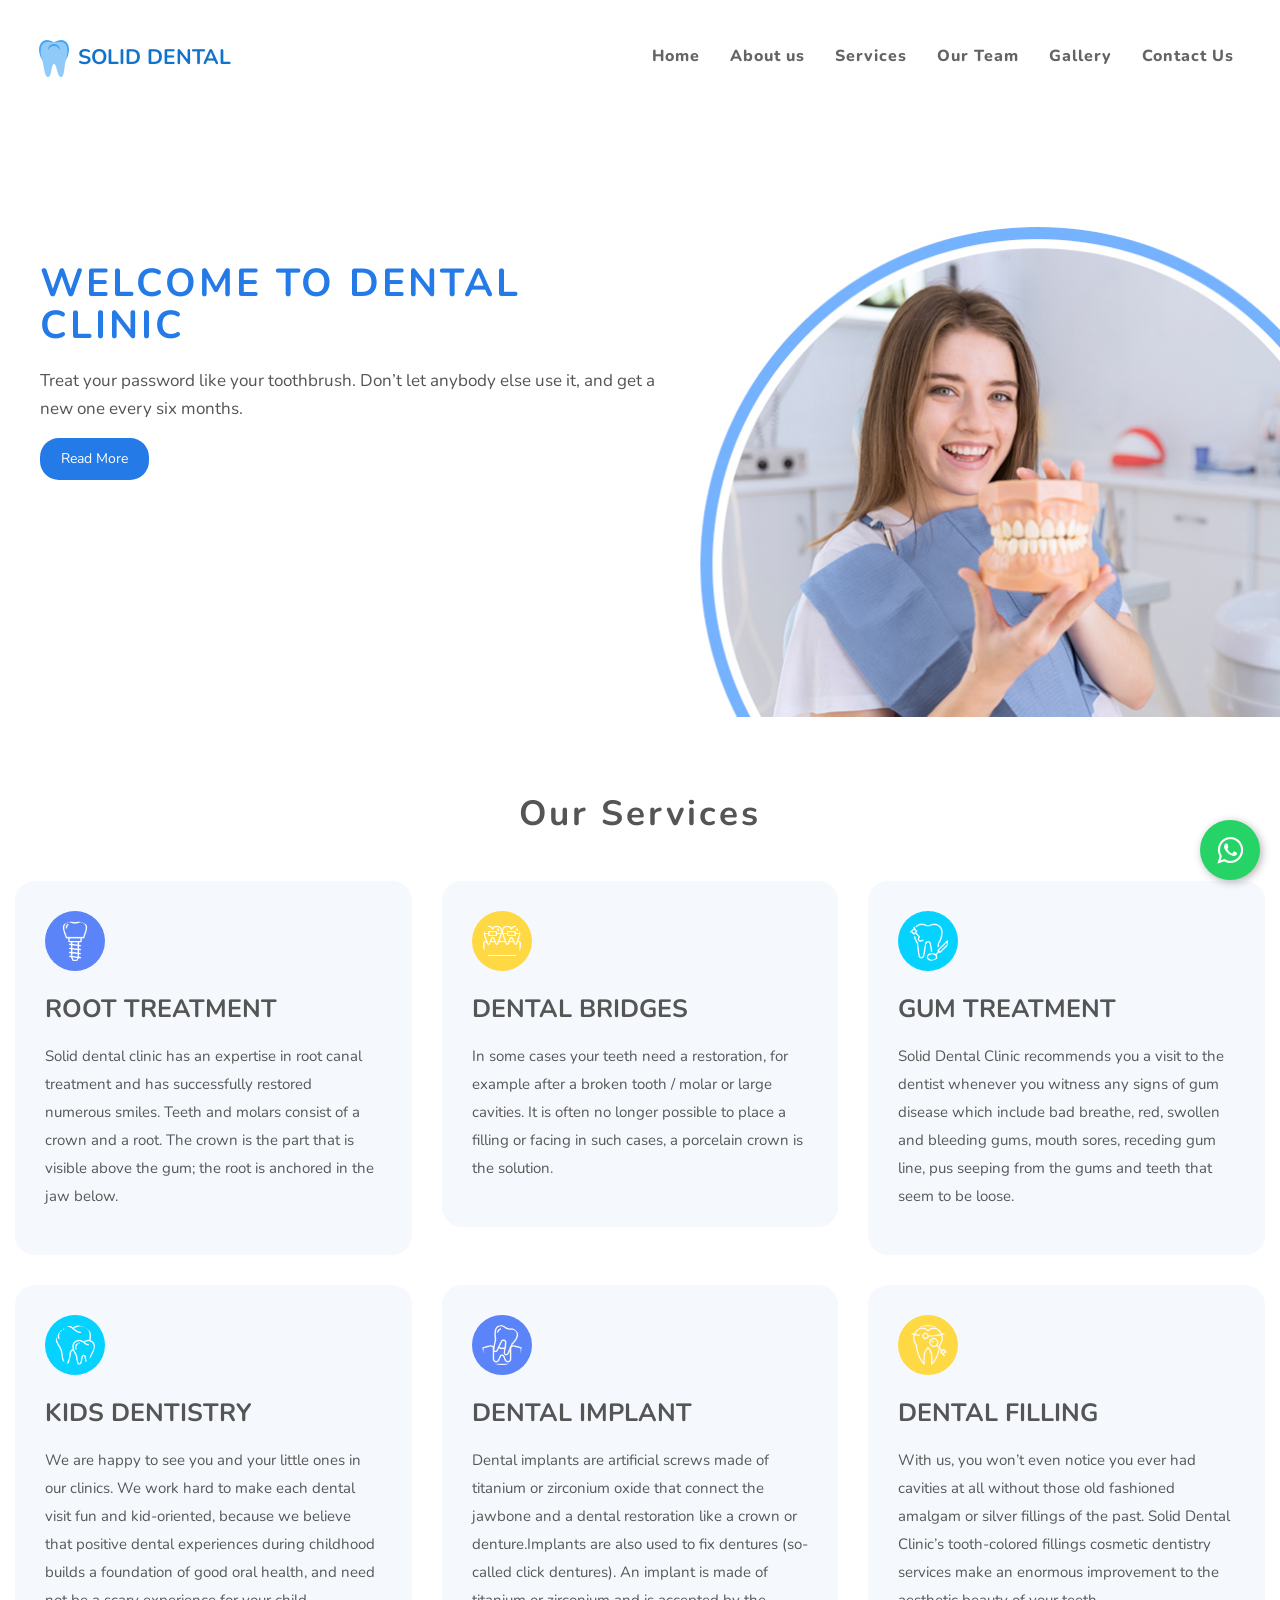
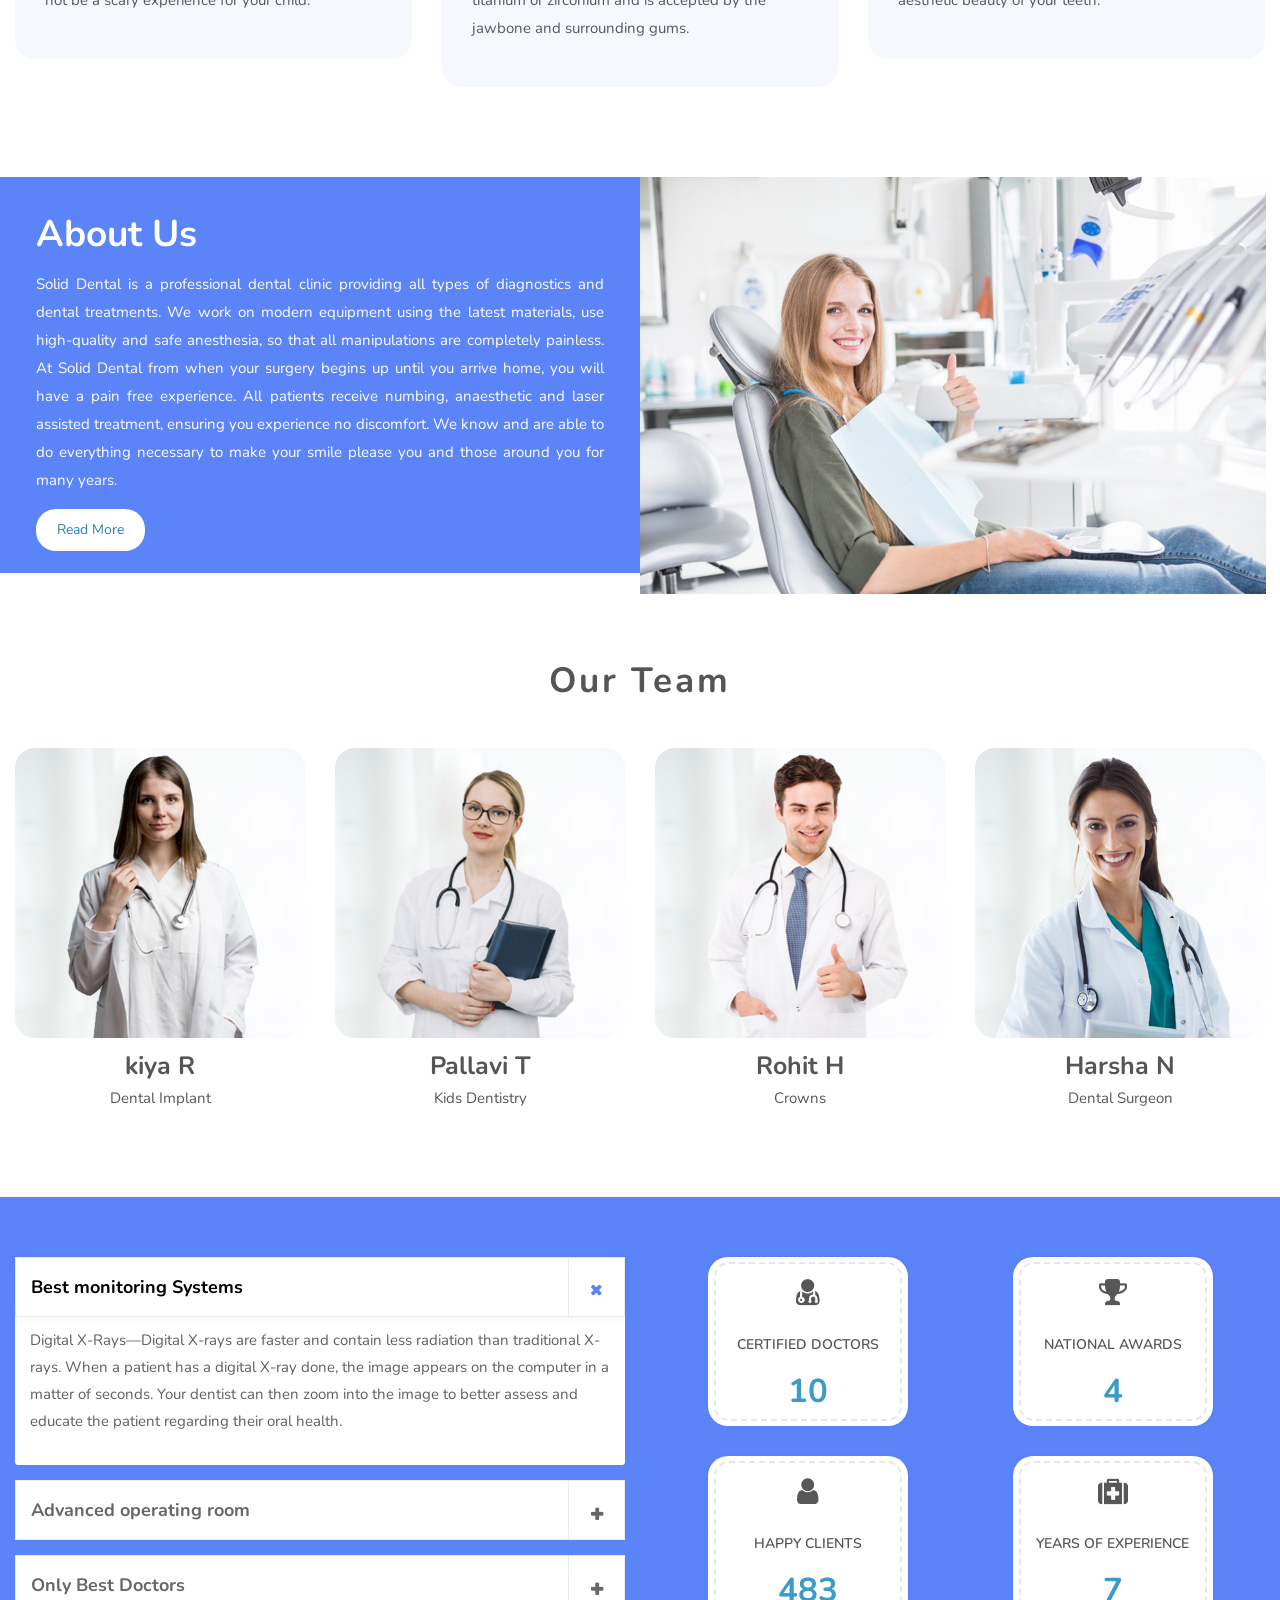
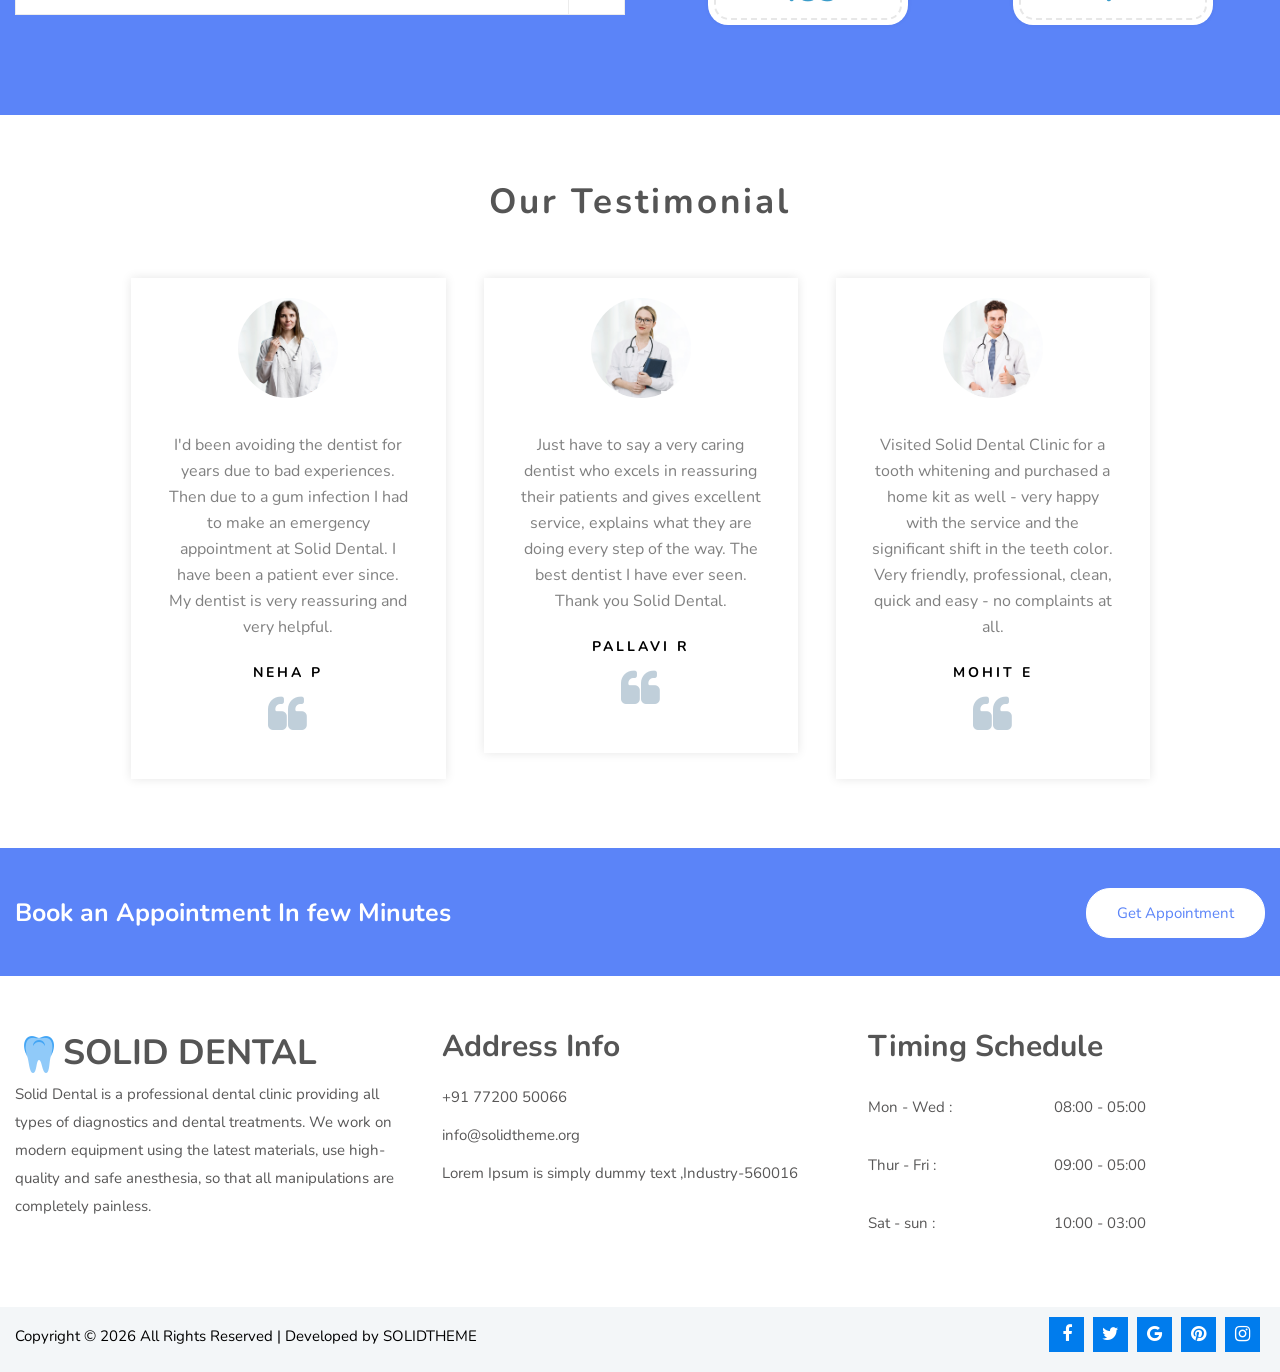
==== commit cdadeb2e: "make changes" ====
--- a/index.html
+++ b/index.html
@@ -1,521 +1,524 @@
-
-<!DOCTYPE html>
-<html>
-<head>
-		<meta charset="utf-8">
-		<meta http-equiv="x-ua-compatible" content="ie=edge">
-		<title>Solid Dental Template</title>
-		<meta name="description" content="">
-		<meta name="viewport" content="width=device-width, initial-scale=1">
-
-		<!-- all css here -->
-		<link rel="icon" href="img/icon.png" sizes="16x16" type="image/png">
-
-    <!-- Google Font -->
-    <link href="https://fonts.googleapis.com/css2?family=Nunito&display=swap" rel="stylesheet">
-
-    <!-- Bootstrap 3 CSS -->
-    <link rel="stylesheet" href="https://maxcdn.bootstrapcdn.com/bootstrap/3.4.1/css/bootstrap.min.css">
-
-    <!-- Animate.css -->
-    <link rel="stylesheet" href="https://cdnjs.cloudflare.com/ajax/libs/animate.css/4.1.1/animate.min.css"/>
-
-    <!-- Owl Carousel -->
-    <link rel="stylesheet" href="https://cdnjs.cloudflare.com/ajax/libs/OwlCarousel2/2.3.4/assets/owl.carousel.min.css"/>
-    <link rel="stylesheet" href="https://cdnjs.cloudflare.com/ajax/libs/OwlCarousel2/2.3.4/assets/owl.theme.default.min.css"/>
-
-    <!-- Font Awesome -->
-    <link rel="stylesheet" href="https://cdnjs.cloudflare.com/ajax/libs/font-awesome/4.7.0/css/font-awesome.min.css">
-
-    <!-- Your Custom CSS -->
-    <link rel="stylesheet" href="css/style.css">
-
-    <!-- Flaticon Alternative (Icons) -->
-    <link rel="stylesheet" href="https://cdn.jsdelivr.net/npm/bootstrap-icons@1.11.1/font/bootstrap-icons.css">
-
-</head>
-<body>
-<div class="page-body">
-	<header>
-		<div class="container">
-			<div class="col-md-3 col-xs-9">
-				<div class="logo">
-					<a href=""><h1><img src="img/icon.png" alt="#">SOLID DENTAL</h1></a>
-				</div>
-			</div>
-			<div class="col-md-9 col-xs-3">
-				<nav class="navbar navbar-default">
-                    <div class="navbar-header">
-                      <button class="navbar-toggle" type="button" data-toggle="collapse" data-target=".js-navbar-collapse">
-                        <span class="sr-only">Toggle navigation</span>
-                        <span class="icon-bar"></span>
-                        <span class="icon-bar"></span>
-                        <span class="icon-bar"></span>
-                      </button>
-                    </div>
-                    <div class="collapse navbar-collapse js-navbar-collapse" id="navbar-example">
-                        <div class="main-menu">
-                            <ul class="nav navbar-nav navbar-right">
-                                <li><a href="index.html">Home</a>
-									
-								</li>
-								<li><a href="about.html">About us</a>
-								<li><a href="service.html">Services</a>
-								</li>
-								<li><a href="doctor.html">Our Team</a>
-								</li>
-								
-								<li><a href="gallery.html">Gallery</a>
-									
-								</li>
-								<li><a href="contact.html">Contact Us</a></li>
-                            </ul>
-                        </div>
-                    </div>
-                </nav>
-			</div>
-		</div>
-	</header>
-	<!--slider-->
-        <div class="slider gg-slider">
-            <!-- Slideshow 3 -->
-            <ul class="rslides" id="slider">
-                <li>
-                    <img src="img/slider.jpg" alt="">   
-                    <div class="slider-content">
-                        <h2>Welcome to Dental Clinic</h2>
-                        <p>Treat your password like your toothbrush. Don’t let anybody else use it, and get a new one every six months.</p>
-                        <a href="#" class="btn comn-btn"> Read More</a>
-                    </div>                           
-                </li>
-                <li>
-                    <img src="img/slider-2.jpg" alt="">   
-                    <div class="slider-content">
-                        <h2>Welcome to Dental Clinic</h2>
-                        <p>The best and cheapest dentistry is when the right thing is done extremely well the first time and it lasts for a long time.</p>
-                        <a href="#" class="btn comn-btn"> Read More</a>
-                    </div>                           
-                </li>
-            </ul>
-            <!-- Slideshow 3 Pager -->
-            <ul id="slider3-pager">
-              <li><a href="#"><img src="images/bg1_s.jpg" alt=""></a></li>
-              <li><a href="#"><img src="images/bg2_s.jpg" alt=""></a></li>
-            </ul>
-        </div>
-        <!--slider-end-->
-	<section id="services" class="section-services section-padding">
-		<div class="container">
-			<div class="row">
-				<div class="col-md-6 float-none">
-					<div class="section-title">
-						<h1>Our Services</h1>
-					</div>
-				</div>
-			</div>
-			<div class="row">
-				<div class="col-md-4">
-					<div class="service-box">
-						<img class="bg-color-1" src="img/icon-1.png" alt="#">
-						<h3>ROOT TREATMENT</h3>
-						<p>Solid dental clinic has an expertise in root canal treatment and has successfully restored numerous smiles. Teeth and molars consist of a crown and a root. The crown is the part that is visible above the gum; the root is anchored in the jaw below.</p>
-					</div>
-				</div>
-				<div class="col-md-4">
-					<div class="service-box">
-						<img class="bg-color-2" src="img/icon-2.png" alt="#">
-						<h3>DENTAL BRIDGES</h3>
-						<p> In some cases your teeth need a restoration, for example after a broken tooth / molar or large cavities. It is often no longer possible to place a filling or facing in such cases, a porcelain crown is the solution. </p>
-					</div>
-				</div>
-				<div class="col-md-4">
-					<div class="service-box">
-						<img class="bg-color-3" src="img/icon-3.png" alt="#">
-						<h3>GUM TREATMENT</h3>
-						<p>Solid Dental Clinic recommends you a visit to the dentist whenever you witness any signs of gum disease which include bad breathe, red, swollen and bleeding gums, mouth sores, receding gum line, pus seeping from the gums and teeth that seem to be loose. </p>
-					</div>
-				</div>
-				<div class="col-md-4">
-					<div class="service-box">
-						<img class="bg-color-3" src="img/icon-4.png" alt="#">
-						<h3>KIDS DENTISTRY</h3>
-						<p>We are happy to see you and your little ones in our clinics. We work hard to make each dental visit fun and kid-oriented, because we believe that positive dental experiences during childhood builds a foundation of good oral health, and need not be a scary experience for your child. </p>
-					</div>
-				</div>
-				<div class="col-md-4">
-					<div class="service-box">
-						<img class="bg-color-1" src="img/icon-5.png" alt="#">
-						<h3>DENTAL IMPLANT</h3>
-						<p>Dental implants are artificial screws made of titanium or zirconium oxide that connect the jawbone and a dental restoration like a crown or denture.Implants are also used to fix dentures (so-called click dentures). An implant is made of titanium or zirconium and is accepted by the jawbone and surrounding gums. </p>
-					</div>
-				</div>
-				<div class="col-md-4">
-					<div class="service-box">
-						<img class="bg-color-2" src="img/icon-6.png" alt="#">
-						<h3>DENTAL FILLING</h3>
-						<p>With us, you won’t even notice you ever had cavities at all without those old fashioned amalgam or silver fillings of the past. Solid Dental Clinic’s tooth-colored fillings cosmetic dentistry services make an enormous improvement to the aesthetic beauty of your teeth.  </p>
-					</div>
-				</div>
-			</div>
-		</div>
-	</section>
-	<section id="about" class="section-about">
-		<div class="container-fluid">
-			<div class="row"> 
-				<div class="col-md-6 no-padding bg-color-1">
-					<div class="about-desc">
-						<h2>About Us</h2>
-						<p>Solid Dental is a professional dental clinic providing all types of diagnostics and dental treatments. We work on modern equipment using the latest materials, use high-quality and safe anesthesia, so that all manipulations are completely painless. At Solid Dental from when your surgery begins up until you arrive home, you will have a pain free experience. All patients receive numbing, anaesthetic and laser assisted treatment, ensuring you experience no discomfort. We know and are able to do everything necessary to make your smile please you and those around you for many years. </p>
-
-						<a href="#" class="btn btn-abt">Read More</a>
-					</div>
-				</div>
-				<div class="col-md-6 no-padding">
-					<div class="about-img">
-						<img src="img/5.jpg" alt="#">
-					</div>
-				</div>
-			</div>
-		</div>
-	</section>
-	<section id="team" class="section-team section-padding">
-		<div class="container">
-			<div class="row">
-				<div class="col-md-6 float-none">
-					<div class="section-title">
-						<h1>Our Team</h1>
-					</div>
-				</div>
-			</div>
-			<div class="row">
-				<div class="col-md-3">
-					<div class="team-box">
-						<img src="img/team-1.jpg" alt="#">
-						<div class="team-desc">
-							<h3>kiya R</h3>
-							<p>Dental Implant</p>
-						</div>
-					</div>
-				</div>
-				<div class="col-md-3">
-					<div class="team-box">
-						<img src="img/team-2.jpg" alt="#">
-						<div class="team-desc">
-							<h3>Pallavi T</h3>
-							<p>Kids Dentistry</p>
-						</div>
-					</div>
-				</div>
-				<div class="col-md-3">
-					<div class="team-box">
-						<img src="img/team-3.jpg" alt="#">
-						<div class="team-desc">
-							<h3>Rohit H</h3>
-							<p>Crowns</p>
-						</div>
-					</div>
-				</div>
-				<div class="col-md-3">
-					<div class="team-box">
-						<img src="img/team-4.jpg" alt="#">
-						<div class="team-desc">
-							<h3>Harsha N</h3>
-							<p>Dental Surgeon</p>
-						</div>
-					</div>
-				</div>
-			</div>
-		</div>
-	</section>
-	<section id="counter" class="section-counter section-padding">
-		<div class="container-fluid">
-			<div class="row"> 
-				<div class="col-md-6">
-		            <div class="panel-group" id="accordion" role="tablist" aria-multiselectable="true">
-		                <div class="panel panel-default">
-		                    <div class="panel-heading" role="tab" id="headingOne">
-		                        <h4 class="panel-title">
-		                            <a role="button" data-toggle="collapse" data-parent="#accordion" href="#collapseOne" aria-expanded="true" aria-controls="collapseOne">
-		                                Best monitoring Systems
-		                            </a>
-		                        </h4>
-		                    </div>
-		                    <div id="collapseOne" class="panel-collapse collapse in" role="tabpanel" aria-labelledby="headingOne">
-		                        <div class="panel-body">
-		                            <p>Digital X-Rays—Digital X-rays are faster and contain less radiation than traditional X-rays. When a patient has a digital X-ray done, the image appears on the computer in a matter of seconds. Your dentist can then zoom into the image to better assess and educate the patient regarding their oral health. </p>
-		                        </div>
-		                    </div>
-		                </div>
-		                <div class="panel panel-default">
-		                    <div class="panel-heading" role="tab" id="headingTwo">
-		                        <h4 class="panel-title">
-		                            <a class="collapsed" role="button" data-toggle="collapse" data-parent="#accordion" href="#collapseTwo" aria-expanded="false" aria-controls="collapseTwo">
-		                                Advanced operating room
-		                            </a>
-		                        </h4>
-		                    </div>
-		                    <div id="collapseTwo" class="panel-collapse collapse" role="tabpanel" aria-labelledby="headingTwo">
-		                        <div class="panel-body">
-		                            <p>We provide team-based, comprehensive dental care for children and adults, including patients of all ages who are anxious or have an underlying developmental or medical condition that may add complexity to the management of their oral health. We strive to get to know every patient and treat them like part of our family to provide a comfortable dental care experience. The Dental Surgery Unit and operating room provide facilities for the delivery of dental services which may include Dental consult and procedures including cosmetic dental procedures, Orthodontic treatments, Dental imaging, generally using digital processing, Dental Prosthetics, (dentures, crowns, veneers, bridges etc.),Dental hygiene education.</p>
-		                        </div>
-		                    </div>
-		                </div>
-		                <div class="panel panel-default">
-		                    <div class="panel-heading" role="tab" id="headingThree">
-		                        <h4 class="panel-title">
-		                            <a class="collapsed" role="button" data-toggle="collapse" data-parent="#accordion" href="#collapseThree" aria-expanded="false" aria-controls="collapseThree">
-		                                Only Best Doctors
-		                            </a>
-		                        </h4>
-		                    </div>
-		                    <div id="collapseThree" class="panel-collapse collapse" role="tabpanel" aria-labelledby="headingThree">
-		                        <div class="panel-body">
-		                            <p>Solid Dental Clinic is a team of highly respected leading dentists in implant dentistry, cosmetic dentistry, restorative dentistry, periodontal specialists, endodontist specialists and family dentistry, providing comprehensive dental care at the highest level of expertise and caring.The one-of-a-kind practice consists of some of the best prosthodontists, periodontists, general dentists, hygienists, and specialty trained assistants working in synergy to provide our patients with unparalleled care that produces dentistry's best outcomes. From full mouth reconstructions to everyday dental health care our team works closely together to best serve you.</p>
-		                        </div>
-		                    </div>
-		                </div>
-		            </div>
-		        </div>
-				<div class="col-md-6">
-					<div class="counter-box">
-						<div class="col-md-6 col-xs-6">
-				            <div class="counter">
-				                <div class="counter-content">
-				                	<i class="fa fa-user-md"></i>
-				                    <h3>Certified Doctors</h3>
-				                    <span class="counter-value">15</span>
-				                </div>
-				            </div>
-				        </div>
-				        <div class="col-md-6 col-xs-6">
-				            <div class="counter">
-				                <div class="counter-content">
-				                	<i class="fa fa-trophy"></i>
-				                    <h3>National Awards</h3>
-				                    <span class="counter-value">6</span>
-				                </div>
-				            </div>
-				        </div>
-				        <div class="col-md-6 col-xs-6">
-				            <div class="counter">
-				                <div class="counter-content">
-				                	<i class="fa fa-user"></i>
-				                    <h3>Happy Clients</h3>
-				                    <span class="counter-value">800</span>
-				                </div>
-				            </div>
-				        </div>
-				        <div class="col-md-6 col-xs-6">
-				            <div class="counter">
-				                <div class="counter-content">
-				                	<i class="fa fa-medkit"></i>
-				                    <h3>Years of Experience</h3>
-				                    <span class="counter-value">10</span>
-				                </div>
-				            </div>
-				        </div>
-					</div>
-				</div>
-				<div class="both:clear"></div>
-				
-			</div>
-		</div>
-	</section>
-	<section id="team" class="section-team section-padding">
-		<div class="container">
-			<div class="row">
-				<div class="col-md-6 float-none">
-					<div class="section-title">
-						<h1>Our Testimonial</h1>
-					</div>
-				</div>
-			</div>
-	        <div class="row">
-	            <div class="col-md-10 float-none">
-	                <div id="testimonial-slider" class="owl-carousel">
-                <div class="testimonial">
-                    <div class="pic">
-                        <img src="img/team-1.jpg" alt="">
-                    </div>
-                    <p class="description">
-                        I'd been avoiding the dentist for years due to bad experiences. Then due to a gum infection I had to make an emergency appointment at Solid Dental. I have been a patient ever since. My dentist is very reassuring and very helpful.
-                    </p>
-                    <h3 class="testimonial-title">Neha P</h3>
-                </div>
- 
-                <div class="testimonial">
-                    <div class="pic">
-                        <img src="img/team-2.jpg" alt="">
-                    </div>
-                    <p class="description">
-                        Just have to say a very caring dentist who excels in reassuring their patients and gives excellent service, explains what they are doing every step of the way. The best dentist I have ever seen. Thank you Solid Dental.
-                    </p>
-                    <h3 class="testimonial-title">Pallavi  R</h3>
-                </div>
- 
-                <div class="testimonial">
-                    <div class="pic">
-                        <img src="img/team-3.jpg" alt="">
-                    </div>
-                    <p class="description">
-                        Visited Solid Dental Clinic for a tooth whitening and purchased a home kit as well - very happy with the service and the significant shift in the teeth color. Very friendly, professional, clean, quick and easy - no complaints at all.
-                    </p>
-                    <h3 class="testimonial-title">Mohit E</h3>
-                </div>
-            </div>
-	            </div>
-	        </div>
-	    </div>
-	</section>
-	<section id="contact" class="section-contact">
-		<div class="container">
-			<div class="row">
-				<div class="col-md-6">
-					<div class="contact-desc">
-						<h3>Book an Appointment In few Minutes</h3>
-					</div>
-				</div>
-				<div class="col-md-6">
-					<div class="contact-btn">
-						<a href="appointment.html">Get Appointment</a>
-					</div>
-				</div>
-			</div>
-		</div>
-	</section>
-	<!--footer-->
-	<footer>
-		<div class="footer-main">
-			<div class="container">
-                <div class="row">
-                	<div class="col-md-4">
-                		<div class="footer-box">
-                			<a href=""><h1><img src="img/icon.png" alt="#">SOLID DENTAL</h1></a>
-                			<p>Solid Dental is a professional dental clinic providing all types of diagnostics and dental treatments. We work on modern equipment using the latest materials, use high-quality and safe anesthesia, so that all manipulations are completely painless. </p>
-                		</div>
-                	</div>
-                	<div class="col-md-4">
-                		<div class="footer-box">
-                			<h2>Address Info</h2>
-                			<ul>
-                				
-                				<li>+91 77200 50066</li>
-                				<li>info@solidtheme.org</li>
-                				<li>Lorem Ipsum is simply dummy text ,Industry-560016</li>
-                			</ul>
-                		</div>
-                	</div>
-                	<div class="col-md-4">
-                		<div class="footer-box">
-                			<h2>Timing Schedule</h2>
-                			<ul class="list-unstyled">
-								<li class="">Mon - Wed : <span>08:00 - 05:00</span></li>
-								<li class="">Thur - Fri : <span>09:00 - 05:00</span></li>
-								<li class="">Sat - sun : <span>10:00 - 03:00</span></li>
-							</ul>
-                		</div>
-                	</div>
-                </div>
-            </div>
-		</div>
-		<div class="footer-copyright">
-            <div class="container">
-                <div class="row">
-                    <div class="col-md-6 col-sm-6 col-xs-12">
-                        <div class="copyright">
-                            <p>
-                                Copyright © <script>document.write(new Date().getFullYear())</script> All Rights Reserved | Developed by SOLIDTHEME
-                            </p>
-                        </div>
-                </div>
-				<div class="col-md-6 col-sm-6 col-xs-12">
-					<div class="footer-icons">
-						<ul>
-							<li><a href="#"><i class="fa fa-facebook"></i></a></li>
-							<li><a href="#"><i class="fa fa-twitter"></i></a></li>
-							<li><a href="#"><i class="fa fa-google"></i></a></li>
-							<li><a href="#"><i class="fa fa-pinterest"></i></a></li>
-							<li><a href="#"><i class="fa fa-instagram"></i></a></li>
-						</ul>
-					</div>
-				</div>
-                </div>
-            </div>
-        </div>
-
-        <a href="https://wa.me/917720050066" 
-   class="whatsapp-float" 
-   target="_blank">
-   <i class="fa fa-whatsapp"></i>
-</a>
-    </footer>
-<!-- jquery latest version -->
-    <!-- jQuery FIRST -->
-<script src="https://ajax.googleapis.com/ajax/libs/jquery/3.6.0/jquery.min.js"></script>
-
-<!-- Bootstrap 3 JS -->
-<script src="https://maxcdn.bootstrapcdn.com/bootstrap/3.4.1/js/bootstrap.min.js"></script>
-
-<!-- Owl Carousel -->
-<script src="https://cdnjs.cloudflare.com/ajax/libs/OwlCarousel2/2.3.4/owl.carousel.min.js"></script>
-
-<!-- Responsive Slides -->
-<script src="js/responsiveslides.min.js"></script>
-
-<script>
-$(document).ready(function(){
-
-  $(".owl-carousel").owlCarousel({
-      loop:true,
-      margin:20,
-      nav:true,
-      autoplay:true,
-      autoplayTimeout:3000,
-      responsive:{
-          0:{items:1},
-          600:{items:2},
-          1000:{items:3}
-      }
-  });
-
-  $("#slider").responsiveSlides({
-    auto: true,
-    manualControls: '#slider3-pager'
-  });
-
-});
-</script>
-		<script src="js/main.js"></script>
-		<script src="js/responsiveslides.min.js"></script>
-    
-    <!-- slider-->
-        <script>
-            // You can also use "$(window).load(function() {"
-            $(function () {
-              $("#slider").responsiveSlides({
-                auto: true,
-                manualControls: '#slider3-pager',
-              });
-            });
-        </script>
-        <script>
-            // You can also use "$(window).load(function() {"
-            $(function () {
-              $("#slider1").responsiveSlides({
-                auto: true,
-                manualControls: '#slider3-pager',
-              });
-            });
-        </script>
-        <script>
-            // You can also use "$(window).load(function() {"
-            $(function () {
-              $("#testimony").responsiveSlides({
-                auto: true,
-                manualControls: '#slider3-pagers',
-              });
-            });
-        </script>
-	</div>
-</body>
+
+<!DOCTYPE html>
+<html>
+<head>
+		<meta charset="utf-8">
+		<meta http-equiv="x-ua-compatible" content="ie=edge">
+		<title>Solid Dental Template</title>
+		<meta name="description" content="">
+		<meta name="viewport" content="width=device-width, initial-scale=1">
+
+		<!-- all css here -->
+		<link rel="icon" href="img/icon.png" sizes="16x16" type="image/png">
+
+    <!-- Google Font -->
+    <link href="https://fonts.googleapis.com/css2?family=Nunito&display=swap" rel="stylesheet">
+
+    <!-- Bootstrap 3 CSS -->
+    <link rel="stylesheet" href="https://maxcdn.bootstrapcdn.com/bootstrap/3.4.1/css/bootstrap.min.css">
+
+    <!-- Animate.css -->
+    <link rel="stylesheet" href="https://cdnjs.cloudflare.com/ajax/libs/animate.css/4.1.1/animate.min.css"/>
+
+    <!-- Owl Carousel -->
+    <link rel="stylesheet" href="https://cdnjs.cloudflare.com/ajax/libs/OwlCarousel2/2.3.4/assets/owl.carousel.min.css"/>
+    <link rel="stylesheet" href="https://cdnjs.cloudflare.com/ajax/libs/OwlCarousel2/2.3.4/assets/owl.theme.default.min.css"/>
+
+    <!-- Font Awesome -->
+    <link rel="stylesheet" href="https://cdnjs.cloudflare.com/ajax/libs/font-awesome/4.7.0/css/font-awesome.min.css">
+
+    <!-- Your Custom CSS -->
+    <link rel="stylesheet" href="css/style.css">
+
+    <!-- Flaticon Alternative (Icons) -->
+    <link rel="stylesheet" href="https://cdn.jsdelivr.net/npm/bootstrap-icons@1.11.1/font/bootstrap-icons.css">
+
+</head>
+<body>
+<div class="body">
+	<header>
+		<div class="container-fluid">
+			<div class="col-md-3 col-xs-9">
+				<div class="logo">
+					<a href=""><h1><img src="img/icon.png" alt="#">SOLID DENTAL</h1></a>
+				</div>
+			</div>
+			<div class="col-md-9 col-xs-3">
+				<nav class="navbar navbar-default">
+                    <div class="navbar-header">
+                      <button class="navbar-toggle" type="button" data-toggle="collapse" data-target=".js-navbar-collapse">
+                        <span class="sr-only">Toggle navigation</span>
+                        <span class="icon-bar"></span>
+                        <span class="icon-bar"></span>
+                        <span class="icon-bar"></span>
+                      </button>
+                    </div>
+                    <div class="collapse navbar-collapse js-navbar-collapse" id="navbar-example">
+                        <div class="main-menu">
+                            <ul class="nav navbar-nav navbar-right">
+                                <li><a href="index.html">Home</a>
+									
+								</li>
+								<li><a href="about.html">About us</a>
+								<li><a href="service.html">Services</a>
+								</li>
+								<li><a href="doctor.html">Our Team</a>
+								</li>
+								
+								<li><a href="gallery.html">Gallery</a>
+									
+								</li>
+								<li><a href="contact.html">Contact Us</a></li>
+                            </ul>
+                        </div>
+                    </div>
+                </nav>
+			</div>
+		</div>
+	</header>
+	<!--slider-->
+        <div class="slider gg-slider">
+            <!-- Slideshow 3 -->
+            <ul class="rslides" id="slider">
+                <li>
+                    <img src="img/slider.jpg" alt="">   
+                    <div class="slider-content">
+                        <h2>Welcome to Dental Clinic</h2>
+                        <p>Treat your password like your toothbrush. Don’t let anybody else use it, and get a new one every six months.</p>
+                        <a href="#about" class="btn comn-btn"> Read More</a>
+                    </div>                           
+                </li>
+                <li>
+                    <img src="img/slider-2.jpg" alt="">   
+                    <div class="slider-content">
+                        <h2>Welcome to Dental Clinic</h2>
+                        <p>The best and cheapest dentistry is when the right thing is done extremely well the first time and it lasts for a long time.</p>
+                        <a href="#about" class="btn comn-btn"> Read More</a>
+                    </div>                           
+                </li>
+            </ul>
+            <!-- Slideshow 3 Pager -->
+            <ul id="slider3-pager">
+              <!-- <li><a href="#"><img src="images/bg1_s.jpg" alt=""></a></li> -->
+              <!-- <li><a href="#"><img src="images/bg2_s.jpg" alt=""></a></li> -->
+            </ul>
+        </div>
+        <!--slider-end-->
+	<section id="services" class="section-services section-padding">
+		<div class="container-fluid">
+			<div class="row">
+				<div class="col-md-6 float-none">
+					<div class="section-title">
+						<h1>Our Services</h1>
+					</div>
+				</div>
+			</div>
+			<div class="row">
+				<div class="col-md-4">
+					<div class="service-box">
+						<img class="bg-color-1" src="img/icon-1.png" alt="#">
+						<h3>ROOT TREATMENT</h3>
+						<p>Solid dental clinic has an expertise in root canal treatment and has successfully restored numerous smiles. Teeth and molars consist of a crown and a root. The crown is the part that is visible above the gum; the root is anchored in the jaw below.</p>
+					</div>
+				</div>
+				<div class="col-md-4">
+					<div class="service-box">
+						<img class="bg-color-2" src="img/icon-2.png" alt="#">
+						<h3>DENTAL BRIDGES</h3>
+						<p> In some cases your teeth need a restoration, for example after a broken tooth / molar or large cavities. It is often no longer possible to place a filling or facing in such cases, a porcelain crown is the solution. </p>
+					</div>
+				</div>
+				<div class="col-md-4">
+					<div class="service-box">
+						<img class="bg-color-3" src="img/icon-3.png" alt="#">
+						<h3>GUM TREATMENT</h3>
+						<p>Solid Dental Clinic recommends you a visit to the dentist whenever you witness any signs of gum disease which include bad breathe, red, swollen and bleeding gums, mouth sores, receding gum line, pus seeping from the gums and teeth that seem to be loose. </p>
+					</div>
+				</div>
+				<div class="col-md-4">
+					<div class="service-box">
+						<img class="bg-color-3" src="img/icon-4.png" alt="#">
+						<h3>KIDS DENTISTRY</h3>
+						<p>We are happy to see you and your little ones in our clinics. We work hard to make each dental visit fun and kid-oriented, because we believe that positive dental experiences during childhood builds a foundation of good oral health, and need not be a scary experience for your child. </p>
+					</div>
+				</div>
+				<div class="col-md-4">
+					<div class="service-box">
+						<img class="bg-color-1" src="img/icon-5.png" alt="#">
+						<h3>DENTAL IMPLANT</h3>
+						<p>Dental implants are artificial screws made of titanium or zirconium oxide that connect the jawbone and a dental restoration like a crown or denture.Implants are also used to fix dentures (so-called click dentures). An implant is made of titanium or zirconium and is accepted by the jawbone and surrounding gums. </p>
+					</div>
+				</div>
+				<div class="col-md-4">
+					<div class="service-box">
+						<img class="bg-color-2" src="img/icon-6.png" alt="#">
+						<h3>DENTAL FILLING</h3>
+						<p>With us, you won’t even notice you ever had cavities at all without those old fashioned amalgam or silver fillings of the past. Solid Dental Clinic’s tooth-colored fillings cosmetic dentistry services make an enormous improvement to the aesthetic beauty of your teeth.  </p>
+					</div>
+				</div>
+			</div>
+		</div>
+	</section>
+
+	<section id="about" class="section-about">
+		<div class="container-fluid">
+			<div class="row"> 
+				<div class="col-md-6 no-padding bg-color-1">
+					<div class="about-desc">
+						<h2>About Us</h2>
+						<p>Solid Dental is a professional dental clinic providing all types of diagnostics and dental treatments. We work on modern equipment using the latest materials, use high-quality and safe anesthesia, so that all manipulations are completely painless. At Solid Dental from when your surgery begins up until you arrive home, you will have a pain free experience. All patients receive numbing, anaesthetic and laser assisted treatment, ensuring you experience no discomfort. We know and are able to do everything necessary to make your smile please you and those around you for many years. </p>
+
+						<a href="#" class="btn btn-abt">Read More</a>
+					</div>
+				</div>
+				<div class="col-md-6 no-padding">
+					<div class="about-img">
+						<img src="img/5.jpg" alt="#">
+					</div>
+				</div>
+			</div>
+		</div>
+	</section>
+	<section id="team" class="section-team section-padding">
+		<div class="container-fluid">
+			<div class="row">
+				<div class="col-md-6 float-none">
+					<div class="section-title">
+						<h1>Our Team</h1>
+					</div>
+				</div>
+			</div>
+			<div class="row">
+				<div class="col-md-3">
+					<div class="team-box">
+						<img src="img/team-1.jpg" alt="#">
+						<div class="team-desc">
+							<h3>kiya R</h3>
+							<p>Dental Implant</p>
+						</div>
+					</div>
+				</div>
+				<div class="col-md-3">
+					<div class="team-box">
+						<img src="img/team-2.jpg" alt="#">
+						<div class="team-desc">
+							<h3>Pallavi T</h3>
+							<p>Kids Dentistry</p>
+						</div>
+					</div>
+				</div>
+				<div class="col-md-3">
+					<div class="team-box">
+						<img src="img/team-3.jpg" alt="#">
+						<div class="team-desc">
+							<h3>Rohit H</h3>
+							<p>Crowns</p>
+						</div>
+					</div>
+				</div>
+				<div class="col-md-3">
+					<div class="team-box">
+						<img src="img/team-4.jpg" alt="#">
+						<div class="team-desc">
+							<h3>Harsha N</h3>
+							<p>Dental Surgeon</p>
+						</div>
+					</div>
+				</div>
+			</div>
+		</div>
+	</section>
+	<section id="counter" class="section-counter section-padding">
+		<div class="container-fluid">
+			<div class="row"> 
+				<div class="col-md-6">
+		            <div class="panel-group" id="accordion" role="tablist" aria-multiselectable="true">
+		                <div class="panel panel-default">
+		                    <div class="panel-heading" role="tab" id="headingOne">
+		                        <h4 class="panel-title">
+		                            <a role="button" data-toggle="collapse" data-parent="#accordion" href="#collapseOne" aria-expanded="true" aria-controls="collapseOne">
+		                                Best monitoring Systems
+		                            </a>
+		                        </h4>
+		                    </div>
+		                    <div id="collapseOne" class="panel-collapse collapse in" role="tabpanel" aria-labelledby="headingOne">
+		                        <div class="panel-body">
+		                            <p>Digital X-Rays—Digital X-rays are faster and contain less radiation than traditional X-rays. When a patient has a digital X-ray done, the image appears on the computer in a matter of seconds. Your dentist can then zoom into the image to better assess and educate the patient regarding their oral health. </p>
+		                        </div>
+		                    </div>
+		                </div>
+		                <div class="panel panel-default">
+		                    <div class="panel-heading" role="tab" id="headingTwo">
+		                        <h4 class="panel-title">
+		                            <a class="collapsed" role="button" data-toggle="collapse" data-parent="#accordion" href="#collapseTwo" aria-expanded="false" aria-controls="collapseTwo">
+		                                Advanced operating room
+		                            </a>
+		                        </h4>
+		                    </div>
+		                    <div id="collapseTwo" class="panel-collapse collapse" role="tabpanel" aria-labelledby="headingTwo">
+		                        <div class="panel-body">
+		                            <p>We provide team-based, comprehensive dental care for children and adults, including patients of all ages who are anxious or have an underlying developmental or medical condition that may add complexity to the management of their oral health. We strive to get to know every patient and treat them like part of our family to provide a comfortable dental care experience. The Dental Surgery Unit and operating room provide facilities for the delivery of dental services which may include Dental consult and procedures including cosmetic dental procedures, Orthodontic treatments, Dental imaging, generally using digital processing, Dental Prosthetics, (dentures, crowns, veneers, bridges etc.),Dental hygiene education.</p>
+		                        </div>
+		                    </div>
+		                </div>
+		                <div class="panel panel-default">
+		                    <div class="panel-heading" role="tab" id="headingThree">
+		                        <h4 class="panel-title">
+		                            <a class="collapsed" role="button" data-toggle="collapse" data-parent="#accordion" href="#collapseThree" aria-expanded="false" aria-controls="collapseThree">
+		                                Only Best Doctors
+		                            </a>
+		                        </h4>
+		                    </div>
+		                    <div id="collapseThree" class="panel-collapse collapse" role="tabpanel" aria-labelledby="headingThree">
+		                        <div class="panel-body">
+		                            <p>Solid Dental Clinic is a team of highly respected leading dentists in implant dentistry, cosmetic dentistry, restorative dentistry, periodontal specialists, endodontist specialists and family dentistry, providing comprehensive dental care at the highest level of expertise and caring.The one-of-a-kind practice consists of some of the best prosthodontists, periodontists, general dentists, hygienists, and specialty trained assistants working in synergy to provide our patients with unparalleled care that produces dentistry's best outcomes. From full mouth reconstructions to everyday dental health care our team works closely together to best serve you.</p>
+		                        </div>
+		                    </div>
+		                </div>
+		            </div>
+		        </div>
+				<div class="col-md-6">
+					<div class="counter-box">
+						<div class="col-md-6 col-xs-6">
+				            <div class="counter">
+				                <div class="counter-content">
+				                	<i class="fa fa-user-md"></i>
+				                    <h3>Certified Doctors</h3>
+				                    <span class="counter-value">15</span>
+				                </div>
+				            </div>
+				        </div>
+				        <div class="col-md-6 col-xs-6">
+				            <div class="counter">
+				                <div class="counter-content">
+				                	<i class="fa fa-trophy"></i>
+				                    <h3>National Awards</h3>
+				                    <span class="counter-value">6</span>
+				                </div>
+				            </div>
+				        </div>
+				        <div class="col-md-6 col-xs-6">
+				            <div class="counter">
+				                <div class="counter-content">
+				                	<i class="fa fa-user"></i>
+				                    <h3>Happy Clients</h3>
+				                    <span class="counter-value">800</span>
+				                </div>
+				            </div>
+				        </div>
+				        <div class="col-md-6 col-xs-6">
+				            <div class="counter">
+				                <div class="counter-content">
+				                	<i class="fa fa-medkit"></i>
+				                    <h3>Years of Experience</h3>
+				                    <span class="counter-value">10</span>
+				                </div>
+				            </div>
+				        </div>
+					</div>
+				</div>
+				<div class="both:clear"></div>
+				
+			</div>
+		</div>
+	</section>
+
+	<section id="team" class="section-team section-padding">
+		<div class="container-fluid">
+			<div class="row">
+				<div class="col-md-6 float-none">
+					<div class="section-title">
+						<h1>Our Testimonial</h1>
+					</div>
+				</div>
+			</div>
+	        <div class="row">
+	            <div class="col-md-10 float-none">
+	                <div id="testimonial-slider" class="owl-carousel">
+                <div class="testimonial">
+                    <div class="pic">
+                        <img src="img/team-1.jpg" alt="">
+                    </div>
+                    <p class="description">
+                        I'd been avoiding the dentist for years due to bad experiences. Then due to a gum infection I had to make an emergency appointment at Solid Dental. I have been a patient ever since. My dentist is very reassuring and very helpful.
+                    </p>
+                    <h3 class="testimonial-title">Neha P</h3>
+                </div>
+ 
+                <div class="testimonial">
+                    <div class="pic">
+                        <img src="img/team-2.jpg" alt="">
+                    </div>
+                    <p class="description">
+                        Just have to say a very caring dentist who excels in reassuring their patients and gives excellent service, explains what they are doing every step of the way. The best dentist I have ever seen. Thank you Solid Dental.
+                    </p>
+                    <h3 class="testimonial-title">Pallavi  R</h3>
+                </div>
+ 
+                <div class="testimonial">
+                    <div class="pic">
+                        <img src="img/team-3.jpg" alt="">
+                    </div>
+                    <p class="description">
+                        Visited Solid Dental Clinic for a tooth whitening and purchased a home kit as well - very happy with the service and the significant shift in the teeth color. Very friendly, professional, clean, quick and easy - no complaints at all.
+                    </p>
+                    <h3 class="testimonial-title">Mohit E</h3>
+                </div>
+            </div>
+	            </div>
+	        </div>
+	    </div>
+	</section>
+
+	<section id="contact" class="section-contact">
+		<div class="container-fluid">
+			<div class="row">
+				<div class="col-md-6">
+					<div class="contact-desc">
+						<h3>Book an Appointment In few Minutes</h3>
+					</div>
+				</div>
+				<div class="col-md-6">
+					<div class="contact-btn">
+						<a href="appointment.html">Get Appointment</a>
+					</div>
+				</div>
+			</div>
+		</div>
+	</section>
+	<!--footer-->
+	<footer>
+		<div class="footer-main">
+			<div class="container-fluid">
+                <div class="row">
+                	<div class="col-md-4">
+                		<div class="footer-box">
+                			<a href=""><h1><img src="img/icon.png" alt="#">SOLID DENTAL</h1></a>
+                			<p>Solid Dental is a professional dental clinic providing all types of diagnostics and dental treatments. We work on modern equipment using the latest materials, use high-quality and safe anesthesia, so that all manipulations are completely painless. </p>
+                		</div>
+                	</div>
+                	<div class="col-md-4">
+                		<div class="footer-box">
+                			<h2>Address Info</h2>
+                			<ul>
+                				
+                				<li>+91 77200 50066</li>
+                				<li>info@solidtheme.org</li>
+                				<li>Lorem Ipsum is simply dummy text ,Industry-560016</li>
+                			</ul>
+                		</div>
+                	</div>
+                	<div class="col-md-4">
+                		<div class="footer-box">
+                			<h2>Timing Schedule</h2>
+                			<ul class="list-unstyled">
+								<li class="">Mon - Wed : <span>08:00 - 05:00</span></li>
+								<li class="">Thur - Fri : <span>09:00 - 05:00</span></li>
+								<li class="">Sat - sun : <span>10:00 - 03:00</span></li>
+							</ul>
+                		</div>
+                	</div>
+                </div>
+            </div>
+		</div>
+		<div class="footer-copyright">
+            <div class="container-fluid">
+                <div class="row">
+                    <div class="col-md-6 col-sm-6 col-xs-12">
+                        <div class="copyright">
+                            <p>
+                                Copyright © <script>document.write(new Date().getFullYear())</script> All Rights Reserved | Developed by SOLIDTHEME
+                            </p>
+                        </div>
+                </div>
+				<div class="col-md-6 col-sm-6 col-xs-12">
+					<div class="footer-icons">
+						<ul>
+							<li><a href="#"><i class="fa fa-facebook"></i></a></li>
+							<li><a href="#"><i class="fa fa-twitter"></i></a></li>
+							<li><a href="#"><i class="fa fa-google"></i></a></li>
+							<li><a href="#"><i class="fa fa-pinterest"></i></a></li>
+							<li><a href="#"><i class="fa fa-instagram"></i></a></li>
+						</ul>
+					</div>
+				</div>
+                </div>
+            </div>
+        </div>
+
+        <a href="https://wa.me/917720050066" 
+   class="whatsapp-float" 
+   target="_blank">
+   <i class="fa fa-whatsapp"></i>
+</a>
+    </footer>
+<!-- jquery latest version -->
+    <!-- jQuery FIRST -->
+<script src="https://ajax.googleapis.com/ajax/libs/jquery/3.6.0/jquery.min.js"></script>
+
+<!-- Bootstrap 3 JS -->
+<script src="https://maxcdn.bootstrapcdn.com/bootstrap/3.4.1/js/bootstrap.min.js"></script>
+
+<!-- Owl Carousel -->
+<script src="https://cdnjs.cloudflare.com/ajax/libs/OwlCarousel2/2.3.4/owl.carousel.min.js"></script>
+
+<!-- Responsive Slides -->
+<script src="js/responsiveslides.min.js"></script>
+
+<script>
+$(document).ready(function(){
+
+  $(".owl-carousel").owlCarousel({
+      loop:true,
+      margin:20,
+      nav:true,
+      autoplay:true,
+      autoplayTimeout:3000,
+      responsive:{
+          0:{items:1},
+          600:{items:2},
+          1000:{items:3}
+      }
+  });
+
+  $("#slider").responsiveSlides({
+    auto: true,
+    manualControls: '#slider3-pager'
+  });
+
+});
+</script>
+		<script src="js/main.js"></script>
+		<script src="js/responsiveslides.min.js"></script>
+    
+    <!-- slider-->
+        <script>
+            // You can also use "$(window).load(function() {"
+            $(function () {
+              $("#slider").responsiveSlides({
+                auto: true,
+                manualControls: '#slider3-pager',
+              });
+            });
+        </script>
+        <script>
+            // You can also use "$(window).load(function() {"
+            $(function () {
+              $("#slider1").responsiveSlides({
+                auto: true,
+                manualControls: '#slider3-pager',
+              });
+            });
+        </script>
+        <script>
+            // You can also use "$(window).load(function() {"
+            $(function () {
+              $("#testimony").responsiveSlides({
+                auto: true,
+                manualControls: '#slider3-pagers',
+              });
+            });
+        </script>
+	</div>
+</body>
 </html>
--- a/css/style.css
+++ b/css/style.css
@@ -1,1158 +1,1156 @@
-/*----------------------------------------*/
-/*  Theme CSS
-/*----------------------------------------*/
-html, body {
-    height: 100%;
-}
-body {
-    background: #fff none repeat scroll 0 0;
-    color: #585757;
-    font-family: 'Nunito', sans-serif;;
-    font-size: 15px;
-    text-align: left;
-    overflow-x: hidden;
-    line-height: 28px;
-}
-.float-none{
-    float: none;
-    margin:0 auto;
-}
-.floatleft {
-    float:left;
-}
-.floatright {
-    float:right;
-}
-.alignleft {
-    float:left;
-    margin-right:15px;
-    margin-bottom: 15px;
-}
-.alignright {
-    float:right;
-    margin-left:15px;
-    margin-bottom: 15px;
-}
-.aligncenter {
-    display:block;
-    margin:0 auto 15px;
-}
-.no-padding{
-    padding: 0px
-}
-a:focus {
-    outline:0px solid;
-}
-img {max-width:100%;
-    height:auto;
-}
-.fix {
-    overflow:hidden;
-}
-p {
-    margin:0 0 15px;
-}
-h1, h2, h3, h4, h5, h6 {
-    margin: 0 0 15px;
-    color: #555;
-    font-weight: 700;
-    font-family:'Nunito', sans-serif;;
-}
-h1{
-    font-size: 35px;
-    line-height: 54px;
-        
-}
-h2{
-    font-size: 30px;
-    line-height: 42px;
-        
-}
-h3{
-    font-size: 25px;
-    line-height: 36px;
-        
-}
-h4{
-    font-size: 20px;
-    line-height: 34px;
-        
-}
-h5{
-    font-size: 18px;
-    line-height: 30px;
-        
-}
-h6{
-    font-size: 16px;
-    line-height: 28px;
-        
-}
-a {
-    transition: all 0.3s ease 0s;
-    text-decoration:none;
-}
-a:active, a:hover {
-  outline: 0 none;
-}
-a:hover, a:focus {
-    color: #003cc4;
-    text-decoration: none;
-}
-.pt10{
-    padding-top:10px;
-}
-.pt20{
-    padding-top:20px;
-}
-.pt30{
-    padding-top:30px;
-}
-.pt40{
-    padding-top:40px;
-}
-.pt50{
-    padding-top:50px;
-}
-.pb10{
-    padding-bottom:10px;
-}
-.pb20{
-    padding-bottom:20px;
-}
-.pb30{
-    padding-bottom:30px;
-}
-.pb40{
-    padding-bottom:40px;
-}
-.pb50{
-    padding-bottom:50px;
-}
-.p10{
-    padding:10px;
-}
-.p20{
-    padding:20px;
-}
-.p30{
-    padding:30px;
-}
-.p40{
-    padding:40px;
-}
-.p50{
-    padding:50px;
-}
-.mt10{
-    margin-top:10px;
-}
-.mt20{
-    margin-top:20px;
-}
-.mt30{
-    margin-top:30px;
-}
-.mt40{
-    margin-top:40px;
-}
-.mt50{
-    margin-top:50px;
-}
-.mb10{
-    margin-bottom:10px;
-}
-.mb20{
-    margin-bottom:20px;
-}
-.mb30{
-    margin-bottom:30px;
-}
-.mb40{
-    margin-bottom:40px;
-}
-.mb50{
-    margin-bottom:50px;
-}
-.m10{
-    margin:10px;
-}
-.m20{
-    margin:20px;
-}
-.m30{
-    margin:30px;
-}
-.m40{
-    margin:40px;
-}
-.m50{
-    margin:50px;
-}
-.bg-yellow{
-   background:#fdd55c; 
-}
-.bg-black{
-    background:#000;
-}
-.btn-comn{
-    background: #000;
-    padding: 10px 30px;
-    color: #fff;
-    border-radius: 20px;
-    margin-top: 25px;
-    border: 1px solid #eee;
-}
-.section-padding{
-    padding: 60px 0px;
-}
-body{
-    background-color: #eaeff387;
-}
-header{
-    padding: 30px 0px 10px;
-}
-/*----------------------------------------*/
-/* header Area
-/*----------------------------------------*/
-.logo h1{
-    color:#1273cc;
-    margin: 0;
-    font-size: 21px;
-}
-.logo span{
-    background: #007ced;
-    color: #fcf8e3;
-    padding: 0px 5px;
-    margin-left: 7px;
-}
-.navbar-default {
-    background-color: #fff!important;
-    border-color: #fff!important;
-}
-.navbar-default .navbar-nav>li>a {
-    color: #656363!important;
-    font-weight: 800;
-    font-size: 16px;
-    letter-spacing: 1px;
-}
-.section-title{
-    color: #fff;
-    margin-bottom: 40px;
-    letter-spacing: 3px;
-    text-align: center;
-}
-/*----------------------------------------*/
-/* slider Area
-/*----------------------------------------*/
-.page-body{
-    margin: 50px 80px;
-    background: #fff;
-    box-shadow: 0px 0px 23px #263e544f;
-}
-/*----------------------------------------*/
-/*  4.slider
-/*----------------------------------------*/
-.slider{
-    position:relative;
-}
-.gg-slider {
-    z-index:9999;
-}
-.rslides p{
-    font-size: 17px;
-    margin-top: 13px;
-}
-.rslides {
-  position: relative;
-  list-style: none;
-  overflow: hidden;
-  width: 100%;
- 
-  }
-.set-rslides {
-    background:#fff; 
-    top: 160px;
-    left: -70px;
-    height: 205px;
- }
-.set-slider .set-slider-class {margin:40px 0px 40px 0;}
-.rslides li {
-  -webkit-backface-visibility: hidden;
-  backface-visibility: hidden;
-  position: absolute;
-  display: none;
-  width: 100%;
-  left: 0;
-  top: 0;
-  transition: opacity 0ms !important;
-  }
- .set-rslides li {
-    border: none;
-    padding-left: 56px;
-    padding-right: 30px;
-    text-align: justify;
-    padding-top: 13px;
-    
-}
-
-.set-rslides li h3 {
-    border-left:3px solid #000;
-    padding:5px;
-    color:#a57013;
-}
-.rslides li:first-child {
-  position: relative;
-  display: block;
-  float: left;
-  }
-.rslides img {
-  display: block;
-  height: auto;
-  float: left;
-  width: 100%;
-  border: 0;
-   /*   -webkit-filter: brightness(50%);
-    transition: all 0.5s;*/
-  }
-.rslides_tabs {
-    position: absolute;
-    top: 40%;
-    right:3%;
-    z-index: 999;
-}
-.rslides_tabs li {
-    display: block;
-    margin-bottom: 5px;
-}
-h1 {
-    margin: 0px !important;
-}
-.rslides_tabs a {
-    border: 2px solid #fff;
-    border-radius: 50%;
-}
-.rslides_tabs li:first-child {
-  margin-left: 0;
-  }
-.rslides_tabs .rslides_here a {
-  color: #fff;
-  font-weight: bold;
-  }
-#slider3-pager a {
-  display: inline-block;
-}
-#slider3-pager img {
-  float: left;
-  display:block;
-  width:10px;
-}
-#slider3-pager .rslides_here a {
-    background: transparent;
-    border: 2px solid #247ae6;
-}
-#slider3-pager a {
-    padding: 0px;
-    width: 16px;
-    height: 16px;
-}
-.slider-content{
-    position: absolute;
-    top: 25%;
-    width: 50%;
-}
-.slider-content h2{
-    font-size: 39px;
-    text-transform: uppercase;
-    color: #247ae6;
-    letter-spacing: 3px;
-    margin-bottom: 20px;
-}
-.slider-content p{
-    color:#545454;
-}
-.comn-btn{
-    background: #247ae6;
-    padding: 10px 20px;
-    color: #fff;
-    border-radius: 19px;
-}
-.bg-color-1{
-    background:#5b84f8;
-}
-.bg-color-2{
-    background:#ffd943;
-}
-.bg-color-3{
-    background:#06d2ff;
-}
-/*----------------------------------------*/
-/* services Area
-/*----------------------------------------*/
-#services{
-    background-image: url(img/3b.png);
-}
-.service-box{
-    padding: 30px;
-    background: #f5f9fd;
-    border-radius: 20px;
-    margin-bottom: 30px;
-}
-.service-box img{
-    padding: 10px;
-    margin-bottom: 20px;
-    border-radius: 50%;
-    width: 60px;
-}
-.service-box:hover{
-    box-shadow: 2px 2px 60px 0px rgba(20,20,20,0.3);
-    transition: .7s;
-    outline: none;
-}
-/*----------------------------------------*/
-/* about Area
-/*----------------------------------------*/
-.about-desc{
-    padding: 36px;
-    height: 396px;
-}
-.about-desc h2{
-    color:#fff;
-    font-size: 37px;
-}
-.about-desc h2:before{
-    border:3px solid #fff;
-}
-.about-desc p{
-    text-align: justify;
-    color:#fff;
-}
-.btn-abt{
-    background: #fff;
-    border-radius: 20px;
-    padding: 10px 20px;
-}
-.btn-abt:hover{
-  box-shadow: 0px 0px 14px 0px #ffffff;  
-}
-/*----------------------------------------*/
-/* contact Area
-/*----------------------------------------*/
-.section-contact .section-title{
-    margin-bottom: 0px;
-}
-.info{
-    list-style: none;
-    padding: 0;
-}
-.info li{
-    color: #000;
-    font-size: 18px;
-    margin-bottom: 18px;
-}
-.info li img{
-    margin-right: 15px;
-    background: #007ced;
-    padding: 5px;
-}
-.contat-form{
-    padding:30px 200px 30px 0px;
-}
-.contact-info{
-    background: #fff;
-    position: absolute;
-    width: 420px;
-    margin-left: -111px;
-    margin-top: 84px;
-    padding: 20px 10px;
-}
-.contat-form form input{
-    background: none;
-    height: 40px;
-}
-.contat-form form textarea{
-    background: none;
-    height: 75px;
-}
-/*----------------------------------------*/
-/* team Area
-/*----------------------------------------*/
-#team{
- background-image: url(img/3b.png)
-}
-.team-desc{
-    text-align: center;
-    padding: 10px;
-}
-.team-desc h3{
-    margin-bottom: 0px;
-}
-.team-box img{
-    border-radius:20px;
-}
-.team-box img:hover{
-    box-shadow: 2px 2px 60px 0px rgba(20,20,20,0.3);
-    transition: .7s;
-    outline: none;
-}
-/*----------------------------------------*/
-/* counter Area
-/*----------------------------------------*/
-#counter{
-    background: #5b84f8;
-}
-.counter{
-    text-align: center;
-    width: 200px;
-    margin: 0 auto;
-    margin-bottom: 30px;
-}
-.counter .counter-content{
-    background-color: #fff;
-    padding: 20px;
-    box-shadow:  0 0 5px rgba(0,0,0,0.05);
-    border-radius: 20px;
-    position: relative;
-}
-.counter .counter-content:before{
-    content: '';
-    border: 2px dashed #e7e7e7;
-    border-radius: 15px;
-    position: absolute;
-    left: 6px;
-    right: 6px;
-    top: 5px;
-    bottom: 5px;
-}
-.counter-content i{
-    font-size: 30px;
-}
-.counter h3{
-    font-size: 14px;
-    font-weight: 600;
-    text-transform: uppercase;
-    margin: 15px 0px;
-}
-.counter .counter-value{
-    color: #3B9CC9;
-    font-size: 33px;
-    font-weight: 700;
-    display: block;
-}
-
-@media screen and (max-width:990px){
-    .counter{ 
-        margin-bottom: 40px; 
-            width: 100%;
-    }
-}
-#accordion .panel{
-    border: none;
-    border-radius: 3px;
-    box-shadow: none;
-    margin-bottom: 15px;
-}
-#accordion .panel-heading{
-    padding: 0;
-    border: none;
-    border-radius: 3px;
-}
-#accordion .panel-title a{
-    display: block;
-    padding: 12px 15px;
-    background: #fff;
-    font-size: 18px;
-    font-weight: bold;
-    color: #000;
-    border: 1px solid #ececec;
-    box-shadow: 0 0 10px rgba(0,0,0,.05);
-    position: relative;
-    transition: all 0.5s ease 0s;
-}
-#accordion .panel-title a.collapsed{
-    box-shadow: none;
-    color: #676767;
-}
-#accordion .panel-title a:before,
-#accordion .panel-title a.collapsed:before{
-    content: "\f067";
-    font-family: "FontAwesome";
-    width: 25px;
-    height: 25px;
-    line-height: 28px;
-    font-size: 15px;
-    font-weight: 900;
-    color: #5b84f8;
-    text-align: center;
-    position: absolute;
-    top: 20px;
-    right: 15px;
-    transform: rotate(135deg);
-    transition: all 0.3s ease 0s;
-}
-#accordion .panel-title a.collapsed:before{
-    color: #676767;
-    transform: rotate(0);
-}
-#accordion .panel-title a:after{
-    content: "";
-    width: 1px;
-    height: 100%;
-    background: #ececec;
-    position: absolute;
-    top: 0;
-    right: 55px;
-}
-#accordion .panel-body{
-    padding: 10px 15px 15px;
-    border: none;
-    font-size: 15px;
-    color: #615f5f;
-    line-height: 27px;
-}
-#testimonial{
- background-image: url(img/3b.png)
-}
-.testimonial{
-    padding: 20px;
-    text-align: center;
-    box-shadow: 0px 0px 10px 0px rgba(10,10,10, 0.1);
-    margin: 9px;
-    background: #fff;
-}
-.testimonial .pic{
-    display: inline-block;
-    width: 100px;
-    height: 100px;
-    border-radius: 50%;
-    margin-bottom: 25px;
-    overflow: hidden;
-}
-.testimonial .pic img{
-    width: 100%;
-    height: auto;
-}
-.testimonial .description{
-    padding: 0 15px;
-    font-size: 16px;
-    color: #808080;
-    line-height: 26px;
-}
-.testimonial .testimonial-title{
-    font-size: 14px;
-    letter-spacing: 3px;
-    color: #000;
-    text-transform: uppercase;
-    position: relative;
-}
-.testimonial .testimonial-title:after{
-    content: "\f10d";
-    font-family: "FontAwesome";
-    font-weight: 900;
-    display: inline-block;
-    width: 100%;
-    font-size: 40px;
-    color: #c0cfda;
-    margin-top: 7px;
-}
-.owl-theme .owl-controls .owl-page span{
-    display: block;
-    width: 12px;
-    height: 12px;
-    border-radius: 20px;
-    background: #f3904d;
-    margin: 5px 7px;
-    opacity: 0.5;
-}
-/*----------------------------------------*/
-/* appointment Area
-/*----------------------------------------*/
-.contact-btn{
-    text-align: center;
-    margin-top: 10px;
-}
-#contact{
-    padding: 30px 0px;
-    background: #5b84f8;
-}
-#contact h3{
-    color: #fff;
-    margin-top: 17px;
-}
-.contact-btn a{
-    color: #5b84f8;
-    border: 1px solid #fff;
-    padding: 10px 30px;
-    border-radius: 24px;
-    float: right;
-    background: #fff;
-}
-.contact-box{
-    padding: 15px;
-    text-align: center;
-    color: #fff;
-    margin-bottom: 20px;
-    border-radius: 10px;
-}
-.contact-box h1{
-    color:#fff;
-}
-.contact-form form input{
-    border: none;
-    padding: 30px;
-    box-shadow: 0px 0px 10px 0px #ccc;
-}
-.contact-form form{
-    margin-top: 20px;
-}
-.contact-form form textarea{
-    border: none;
-    padding: 20px;
-    height: 120px;
-    box-shadow: 0px 0px 10px 0px #ccc;
-}
-/*----------------------------------------*/
-/* page Area
-/*----------------------------------------*/
-.page-title {
-    color: #fff;
-    letter-spacing: 3px;
-    text-align: center;
-}
-#misnvison{
-    background-color: rgb(255 255 255);
-}
-.misnvisn i{
-    font-size: 45px;
-    padding: 20px;
-    color: #fff;
-    float: left;
-    margin-right: 20px;
-}
-.mis-desc{
-    margin-left: 20%;
-}
-.page-title h1{
-    font-size: 40px;
-    color:#fff;
-}
-.inn-abt-desc p{
-    text-align: justify;
-}
-.page-bg{
-    background: #5b84f8;
-    padding: 20px 0px;  
-}
-.box{
-    background: linear-gradient(180deg, #5b84f8 0%, #03A9F4 100%);
-    position: relative;
-    overflow: hidden;
-    margin-bottom: 30px;
-}
-.box:before,
-.box:after,
-.box .box-content:before,
-.box .box-content:after{
-    content: "";
-    background: #fff;
-    width: 50%;
-    height: 4px;
-    transform: scaleX(0);
-    position: absolute;
-    top: 15px;
-    left: 15px;
-    z-index: 1;
-    transition: all 600ms ease;
-}
-.box:after{
-    top: auto;
-    bottom: 15px;
-    left: auto;
-    right: 15px;
-}
-.box .box-content:before,
-.box .box-content:after{
-    width: 4px;
-    height: 50%;
-    transform: scaleY(0);
-}
-.box .box-content:after{
-    left: auto;
-    right: 15px;
-    top: auto;
-    bottom: 15px;
-}
-.box:hover:before,
-.box:hover:after,
-.box:hover .box-content:before,
-.box:hover .box-content:after{
-    transform: scale(1);
-}
-.box img{
-    width: 100%;
-    height: auto;
-    transform: scale3d(1.1, 1.1, 1);
-    transition: all 0.25s linear;
-}
-.box:hover img{
-    opacity: 0.25;
-    transform: scale(1.25);
-}
-.box .inner-content{
-    color: #fff;
-    text-align: center;
-    width: 70%;
-    opacity: 0;
-    transform: translateX(-50%) translateY(-50%);
-    position: absolute;
-    top: 70%;
-    left: 50%;
-    transition: all 600ms ease;
-}
-.box:hover .inner-content{
-    opacity: 1;
-    top: 50%;
-}
-.box .title{
-    font-size: 20px;
-    font-weight: 800;
-    letter-spacing: 1px;
-    text-transform: uppercase;
-    margin: 0 0 3px;
-    color: #ffff;
-}
-.box .post{
-    font-size: 14px;
-    letter-spacing: 1px;
-    text-transform: capitalize;
-    margin: 0 0 12px;
-    display: block;
-}
-.box .icon{
-    padding: 0;
-    margin: 0;
-    list-style: none;
-}
-.box .icon li{
-    display: inline-block;
-    margin: 0 4px;
-}
-.box .icon li a{
-    color: #fff;
-    font-size: 18px;
-    line-height: 32px;
-    height: 35px;
-    width: 35px;
-    border: 2px solid #fff;
-    border-radius: 5px 0 10px 0;
-    display: block;
-    transition: all 0.3s;
-}
-.box .icon li a:hover{
-    color: #b31217;
-    background: #fff;
-    border-radius: 0 5px 0 5px;
-}
-@media only screen and (max-width:990px){
-    .box { margin: 0 0 30px; }
-}
-.news-box{
-       margin-bottom: 30px;
-    background: #fff;
-    padding: 20px;
-    box-shadow: 0px 0px 10px 0px #eee;
-    height: 580px;
-}
-.news-box img{
-    border-radius: 20px;
-    
-}
-.news-desc h2{
-    margin-top: 10px;
-    margin-bottom: 0px;
-    font-size: 20px;
-    line-height: 29px;
-}
-/*----------------------------------------*/
-/* Footer Area
-/*----------------------------------------*/
-.footer-box ul{
-    list-style: none;
-    padding: 0px;
-}
-.list-unstyled li {
-    padding: 10px 0px;
-    display: flex;
-    align-items: center;
-    -webkit-box-pack: justify;
-    justify-content: space-between;
-    margin-bottom: 5px;
-    width: 70%;
-}
-.footer-box li{
-    margin-bottom: 10px;
-}
-.contact-info h1{
-    color: #000;
-}
-.footer-main{
-    padding: 50px 0px;
-}
-.footer-logo{
-    margin-bottom: 20px;
-}
-.footer-icons ul li {
-    display: inline-block;
-}
-.footer-icons ul li a {
-    color: #FFF;
-    display: block;
-    font-size: 18px;
-    line-height: 35px;
-    text-align: center;
-    margin-right: 5px;
-    width: 35px;
-    height: 35px;
-    background: #007ced;
-    transition: 0.4s;
-}
-.footer-icons ul li a:hover{
-    color: #003cc4;
-    background: transparent;
-     transition: 0.4s
-}
-.footer-tags li {
-    float: left;
-}
-.footer-tags li a {
-    color: #ddd;
-    display: block;
-    font-size: 14px;
-    line-height: 28px;
-    text-align: center;
-    margin: 3px;
-    border: 1px solid #020e29;
-    background: #020e29;
-    font-weight: 600;
-    padding: 3px 5px;
-    border-radius: 2px;
-}
-
-.suscribe-input input {
-    color: #ddd;
-    font-size: 15px;
-    line-height: 24px;
-    padding: 11px 15px;
-    height: 52px;
-    border-radius: 0;
-    width: 100%;
-    background: #fff;
-    border: 1px solid #07183a;
-}
-.suscribe-input button {
-    background: #e84f1e;
-    border: 1px solid #e84f1e;
-    color: #fff;
-    font-size: 18px;
-    padding: 10px 20px;
-    border-radius: 2px;
-    transition: 0.4s;
-    margin-top: 15px;
-    text-transform: capitalize;
-    font-weight: 700;
-    transition: 0.4s;
-}
-.suscribe-input button:hover {
-    background: transparent;
-    color: #e84f1e;
-    transition: 0.4s;
-}
-.footer-contacts p span {
-    color: #003cc4;
-    font-weight: 700;
-}
-.footer-content {
-    display: block;
-    overflow: hidden;
-}
-.footer-list li a {
-    color: #ddd;
-    padding: 3px 0px 3px 20px;
-    display: block;
-    position: relative;
-    font-weight: 500;
-    font-size: 15px;
-}
-.footer-list li:first-child a{
-    padding-top: 0px;
-}
-.footer-list li:last-child a{
-    padding-bottom: 0px;
-}
-.footer-list li a::after {
-    position: absolute;
-    content: "\e876";
-    right: auto;
-    top: 2px;
-    font-family: tionscal;
-    font-size: 10px;
-    left: 0;
-}
-.footer-list li a:hover {
-    color: #e84f1e;
-}
-.footer-icons{
-    float: right;
-}
-.footer-copyright {
-    background: #f3f6f8;
-    padding: 10px 0;
-}
-.copyright-text a:hover{
-    text-decoration: underline;
-    color:#003cc4;
-}
-.copyright-text a {
-    color: #ddd;
-}
-.copyright > p {
-    margin-bottom: 0;
-    color: #000;
-}
-.copyright a {
-    color: #003cc4;
-}
-.copyright{
-    margin-top: 5px;
-}
-
-/*----------------------------------------*/
-/* RESPONSIVE
-/*----------------------------------------*/
-
-
-@media only screen and (max-width: 300px){
-   .page-body{
-        margin: 0px;
-    } 
-}
-@media only screen and (max-width: 420px){
-    .page-body{
-        margin: 0px;
-    }
-}
-@media only screen and (max-width: 600px){
-   .about-img img{
-            width: 100%;
-    }
-    .page-body{
-        margin: 0px;
-    }
-}
-
-@media only screen and (max-width: 767px){
-    .about-desc {
-       height:auto;
-    }
-  
-    .about-img img{
-        border-radius:0%;
-        margin-left: 0px;
-        margin-top: 0%;
-    }
-    .bg-abut{
-        height: auto;
-        padding: 15px;
-    }
-    .page-body {
-        margin: 30px 20px;
-    }
-    .slider-content{
-            top: 16%;
-    }
-    .slider-content h2{
-        line-height: 20px;
-        font-size: 14px;
-    }
-    header {
-        padding: 7px 0px 10px;
-    }
-    .footer-main{
-        text-align: center;
-    }
-    .footer-icons {
-         float: none;
-        text-align: center;
-    }
-    .slider-content p{
-        display: none;
-    }
-    .copyright > p{
-      text-align: center;  
-    }
-    #contact{
-        text-align:center;
-    }
-    .contact-btn a{
-        float:none;
-    }
-    .service-box{
-        text-align:center;
-        padding: 20px;
-    }
-    .about-img{
-        text-align: center;
-    }
-    .contat-form {
-        padding: 20px;
-    }
-    .contact-info{
-        margin-left:0px;
-        margin-top: 10px;
-        position: relative;
-        width: 100%;
-    }
-    .footer-icons ul{
-        padding: 0;
-    }
-    #navbar-example {
-        background: #dfe7fe;
-        position: absolute;
-        right: -28px;
-        width: 400px;
-        z-index: 99999;
-        text-align: center;
-    }
-    
-}
-@media only screen and (max-width: 991px){
-
-}
-@media only screen and (max-width: 1180px){
-
-}
-
-.whatsapp-float {
-    position: fixed;
-    width: 60px;
-    height: 60px;
-    bottom: 20px;
-    right: 20px;
-    background-color: #25D366;
-    color: #FFF;
-    border-radius: 50px;
-    text-align: center;
-    font-size: 30px;
-    box-shadow: 2px 2px 8px rgba(0,0,0,0.3);
-    z-index: 1000;
-    display: flex;
-    align-items: center;
-    justify-content: center;
-    transition: 0.3s ease;
-}
-
-.whatsapp-float:hover {
-    background-color: #1ebe5d;
-    color: #fff;
-    transform: scale(1.1);
+/*----------------------------------------*/
+/*  Theme CSS
+/*----------------------------------------*/
+html, body {
+    height: 100%;
+}
+body {
+    background: #fff none repeat scroll 0 0;
+    color: #585757;
+    font-family: 'Nunito', sans-serif;;
+    font-size: 15px;
+    text-align: left;
+    overflow-x: hidden;
+    line-height: 28px;
+}
+.float-none{
+    float: none;
+    margin:0 auto;
+}
+.floatleft {
+    float:left;
+}
+.floatright {
+    float:right;
+}
+.alignleft {
+    float:left;
+    margin-right:15px;
+    margin-bottom: 15px;
+}
+.alignright {
+    float:right;
+    margin-left:15px;
+    margin-bottom: 15px;
+}
+.aligncenter {
+    display:block;
+    margin:0 auto 15px;
+}
+.no-padding{
+    padding: 0px
+}
+a:focus {
+    outline:0px solid;
+}
+img {max-width:100%;
+    height:auto;
+}
+.fix {
+    overflow:hidden;
+}
+p {
+    margin:0 0 15px;
+}
+h1, h2, h3, h4, h5, h6 {
+    margin: 0 0 15px;
+    color: #555;
+    font-weight: 700;
+    font-family:'Nunito', sans-serif;;
+}
+h1{
+    font-size: 35px;
+    line-height: 54px;
+        
+}
+h2{
+    font-size: 30px;
+    line-height: 42px;
+        
+}
+h3{
+    font-size: 25px;
+    line-height: 36px;
+        
+}
+h4{
+    font-size: 20px;
+    line-height: 34px;
+        
+}
+h5{
+    font-size: 18px;
+    line-height: 30px;
+        
+}
+h6{
+    font-size: 16px;
+    line-height: 28px;
+        
+}
+a {
+    transition: all 0.3s ease 0s;
+    text-decoration:none;
+}
+a:active, a:hover {
+  outline: 0 none;
+}
+a:hover, a:focus {
+    color: #003cc4;
+    text-decoration: none;
+}
+.pt10{
+    padding-top:10px;
+}
+.pt20{
+    padding-top:20px;
+}
+.pt30{
+    padding-top:30px;
+}
+.pt40{
+    padding-top:40px;
+}
+.pt50{
+    padding-top:50px;
+}
+.pb10{
+    padding-bottom:10px;
+}
+.pb20{
+    padding-bottom:20px;
+}
+.pb30{
+    padding-bottom:30px;
+}
+.pb40{
+    padding-bottom:40px;
+}
+.pb50{
+    padding-bottom:50px;
+}
+.p10{
+    padding:10px;
+}
+.p20{
+    padding:20px;
+}
+.p30{
+    padding:30px;
+}
+.p40{
+    padding:40px;
+}
+.p50{
+    padding:50px;
+}
+.mt10{
+    margin-top:10px;
+}
+.mt20{
+    margin-top:20px;
+}
+.mt30{
+    margin-top:30px;
+}
+.mt40{
+    margin-top:40px;
+}
+.mt50{
+    margin-top:50px;
+}
+.mb10{
+    margin-bottom:10px;
+}
+.mb20{
+    margin-bottom:20px;
+}
+.mb30{
+    margin-bottom:30px;
+}
+.mb40{
+    margin-bottom:40px;
+}
+.mb50{
+    margin-bottom:50px;
+}
+.m10{
+    margin:10px;
+}
+.m20{
+    margin:20px;
+}
+.m30{
+    margin:30px;
+}
+.m40{
+    margin:40px;
+}
+.m50{
+    margin:50px;
+}
+.bg-yellow{
+   background:#fdd55c; 
+}
+.bg-black{
+    background:#000;
+}
+.btn-comn{
+    background: #000;
+    padding: 10px 30px;
+    color: #fff;
+    border-radius: 20px;
+    margin-top: 25px;
+    border: 1px solid #eee;
+}
+.section-padding{
+    padding: 60px 0px;
+}
+
+header{
+    padding: 30px 0px 10px;
+}
+/*----------------------------------------*/
+/* header Area
+/*----------------------------------------*/
+.logo h1{
+    color:#1273cc;
+    margin: 0;
+    font-size: 21px;
+}
+.logo span{
+    background: #007ced;
+    color: #fcf8e3;
+    padding: 0px 5px;
+    margin-left: 7px;
+}
+.navbar-default {
+    background-color: #fff!important;
+    border-color: #fff!important;
+}
+.navbar-default .navbar-nav>li>a {
+    color: #656363!important;
+    font-weight: 800;
+    font-size: 16px;
+    letter-spacing: 1px;
+}
+.section-title{
+    color: #fff;
+    margin-bottom: 40px;
+    letter-spacing: 3px;
+    text-align: center;
+}
+/*----------------------------------------*/
+/* slider Area
+/*----------------------------------------*/
+.page-body{
+    margin: 50px 80px;
+    background: #fff;
+    box-shadow: 0px 0px 23px #263e544f;
+}
+/*----------------------------------------*/
+/*  4.slider
+/*----------------------------------------*/
+.slider{
+    position:relative;
+}
+.gg-slider {
+    z-index:9999;
+}
+.rslides p{
+    font-size: 17px;
+    margin-top: 13px;
+}
+.rslides {
+  position: relative;
+  list-style: none;
+  overflow: hidden;
+  width: 100%;
+ 
+  }
+.set-rslides {
+    background:#fff; 
+    top: 160px;
+    left: -70px;
+    height: 205px;
+ }
+.set-slider .set-slider-class {margin:40px 0px 40px 0;}
+.rslides li {
+  -webkit-backface-visibility: hidden;
+  backface-visibility: hidden;
+  position: absolute;
+  display: none;
+  width: 100%;
+  left: 0;
+  top: 0;
+  transition: opacity 0ms !important;
+  }
+ .set-rslides li {
+    border: none;
+    padding-left: 56px;
+    padding-right: 30px;
+    text-align: justify;
+    padding-top: 13px;
+    
+}
+
+.set-rslides li h3 {
+    border-left:3px solid #000;
+    padding:5px;
+    color:#a57013;
+}
+.rslides li:first-child {
+  position: relative;
+  display: block;
+  float: left;
+  }
+.rslides img {
+  display: block;
+  height: auto;
+  float: left;
+  width: 100%;
+  border: 0;
+   /*   -webkit-filter: brightness(50%);
+    transition: all 0.5s;*/
+  }
+.rslides_tabs {
+    position: absolute;
+    top: 40%;
+    right:3%;
+    z-index: 999;
+}
+.rslides_tabs li {
+    display: block;
+    margin-bottom: 5px;
+}
+h1 {
+    margin: 0px !important;
+}
+.rslides_tabs a {
+    border: 2px solid #fff;
+    border-radius: 50%;
+}
+.rslides_tabs li:first-child {
+  margin-left: 0;
+  }
+.rslides_tabs .rslides_here a {
+  color: #fff;
+  font-weight: bold;
+  }
+#slider3-pager a {
+  display: inline-block;
+}
+#slider3-pager img {
+  float: left;
+  display:block;
+  width:10px;
+}
+#slider3-pager .rslides_here a {
+    background: transparent;
+    border: 2px solid #247ae6;
+}
+#slider3-pager a {
+    padding: 0px;
+    width: 16px;
+    height: 16px;
+}
+.slider-content{
+    position: absolute;
+    top: 25%;
+    width: 50%;
+}
+.slider-content h2{
+    font-size: 39px;
+    text-transform: uppercase;
+    color: #247ae6;
+    letter-spacing: 3px;
+    margin-bottom: 20px;
+}
+.slider-content p{
+    color:#545454;
+}
+.comn-btn{
+    background: #247ae6;
+    padding: 10px 20px;
+    color: #fff;
+    border-radius: 19px;
+}
+.bg-color-1{
+    background:#5b84f8;
+}
+.bg-color-2{
+    background:#ffd943;
+}
+.bg-color-3{
+    background:#06d2ff;
+}
+/*----------------------------------------*/
+/* services Area
+/*----------------------------------------*/
+#services{
+    background-image: url(img/3b.png);
+}
+.service-box{
+    padding: 30px;
+    background: #f5f9fd;
+    border-radius: 20px;
+    margin-bottom: 30px;
+}
+.service-box img{
+    padding: 10px;
+    margin-bottom: 20px;
+    border-radius: 50%;
+    width: 60px;
+}
+.service-box:hover{
+    box-shadow: 2px 2px 60px 0px rgba(20,20,20,0.3);
+    transition: .7s;
+    outline: none;
+}
+/*----------------------------------------*/
+/* about Area
+/*----------------------------------------*/
+.about-desc{
+    padding: 36px;
+    height: 396px;
+}
+.about-desc h2{
+    color:#fff;
+    font-size: 37px;
+}
+.about-desc h2:before{
+    border:3px solid #fff;
+}
+.about-desc p{
+    text-align: justify;
+    color:#fff;
+}
+.btn-abt{
+    background: #fff;
+    border-radius: 20px;
+    padding: 10px 20px;
+}
+.btn-abt:hover{
+  box-shadow: 0px 0px 14px 0px #ffffff;  
+}
+/*----------------------------------------*/
+/* contact Area
+/*----------------------------------------*/
+.section-contact .section-title{
+    margin-bottom: 0px;
+}
+.info{
+    list-style: none;
+    padding: 0;
+}
+.info li{
+    color: #000;
+    font-size: 18px;
+    margin-bottom: 18px;
+}
+.info li img{
+    margin-right: 15px;
+    background: #007ced;
+    padding: 5px;
+}
+.contat-form{
+    padding:30px 200px 30px 0px;
+}
+.contact-info{
+    background: #fff;
+    position: absolute;
+    width: 420px;
+    margin-left: -111px;
+    margin-top: 84px;
+    padding: 20px 10px;
+}
+.contat-form form input{
+    background: none;
+    height: 40px;
+}
+.contat-form form textarea{
+    background: none;
+    height: 75px;
+}
+/*----------------------------------------*/
+/* team Area
+/*----------------------------------------*/
+#team{
+ background-image: url(img/3b.png)
+}
+.team-desc{
+    text-align: center;
+    padding: 10px;
+}
+.team-desc h3{
+    margin-bottom: 0px;
+}
+.team-box img{
+    border-radius:20px;
+}
+.team-box img:hover{
+    box-shadow: 2px 2px 60px 0px rgba(20,20,20,0.3);
+    transition: .7s;
+    outline: none;
+}
+/*----------------------------------------*/
+/* counter Area
+/*----------------------------------------*/
+#counter{
+    background: #5b84f8;
+}
+.counter{
+    text-align: center;
+    width: 200px;
+    margin: 0 auto;
+    margin-bottom: 30px;
+}
+.counter .counter-content{
+    background-color: #fff;
+    padding: 20px;
+    box-shadow:  0 0 5px rgba(0,0,0,0.05);
+    border-radius: 20px;
+    position: relative;
+}
+.counter .counter-content:before{
+    content: '';
+    border: 2px dashed #e7e7e7;
+    border-radius: 15px;
+    position: absolute;
+    left: 6px;
+    right: 6px;
+    top: 5px;
+    bottom: 5px;
+}
+.counter-content i{
+    font-size: 30px;
+}
+.counter h3{
+    font-size: 14px;
+    font-weight: 600;
+    text-transform: uppercase;
+    margin: 15px 0px;
+}
+.counter .counter-value{
+    color: #3B9CC9;
+    font-size: 33px;
+    font-weight: 700;
+    display: block;
+}
+
+@media screen and (max-width:990px){
+    .counter{ 
+        margin-bottom: 40px; 
+            width: 100%;
+    }
+}
+#accordion .panel{
+    border: none;
+    border-radius: 3px;
+    box-shadow: none;
+    margin-bottom: 15px;
+}
+#accordion .panel-heading{
+    padding: 0;
+    border: none;
+    border-radius: 3px;
+}
+#accordion .panel-title a{
+    display: block;
+    padding: 12px 15px;
+    background: #fff;
+    font-size: 18px;
+    font-weight: bold;
+    color: #000;
+    border: 1px solid #ececec;
+    box-shadow: 0 0 10px rgba(0,0,0,.05);
+    position: relative;
+    transition: all 0.5s ease 0s;
+}
+#accordion .panel-title a.collapsed{
+    box-shadow: none;
+    color: #676767;
+}
+#accordion .panel-title a:before,
+#accordion .panel-title a.collapsed:before{
+    content: "\f067";
+    font-family: "FontAwesome";
+    width: 25px;
+    height: 25px;
+    line-height: 28px;
+    font-size: 15px;
+    font-weight: 900;
+    color: #5b84f8;
+    text-align: center;
+    position: absolute;
+    top: 20px;
+    right: 15px;
+    transform: rotate(135deg);
+    transition: all 0.3s ease 0s;
+}
+#accordion .panel-title a.collapsed:before{
+    color: #676767;
+    transform: rotate(0);
+}
+#accordion .panel-title a:after{
+    content: "";
+    width: 1px;
+    height: 100%;
+    background: #ececec;
+    position: absolute;
+    top: 0;
+    right: 55px;
+}
+#accordion .panel-body{
+    padding: 10px 15px 15px;
+    border: none;
+    font-size: 15px;
+    color: #615f5f;
+    line-height: 27px;
+}
+#testimonial{
+ background-image: url(img/3b.png)
+}
+.testimonial{
+    padding: 20px;
+    text-align: center;
+    box-shadow: 0px 0px 10px 0px rgba(10,10,10, 0.1);
+    margin: 9px;
+    background: #fff;
+}
+.testimonial .pic{
+    display: inline-block;
+    width: 100px;
+    height: 100px;
+    border-radius: 50%;
+    margin-bottom: 25px;
+    overflow: hidden;
+}
+.testimonial .pic img{
+    width: 100%;
+    height: auto;
+}
+.testimonial .description{
+    padding: 0 15px;
+    font-size: 16px;
+    color: #808080;
+    line-height: 26px;
+}
+.testimonial .testimonial-title{
+    font-size: 14px;
+    letter-spacing: 3px;
+    color: #000;
+    text-transform: uppercase;
+    position: relative;
+}
+.testimonial .testimonial-title:after{
+    content: "\f10d";
+    font-family: "FontAwesome";
+    font-weight: 900;
+    display: inline-block;
+    width: 100%;
+    font-size: 40px;
+    color: #c0cfda;
+    margin-top: 7px;
+}
+.owl-theme .owl-controls .owl-page span{
+    display: block;
+    width: 12px;
+    height: 12px;
+    border-radius: 20px;
+    background: #f3904d;
+    margin: 5px 7px;
+    opacity: 0.5;
+}
+/*----------------------------------------*/
+/* appointment Area
+/*----------------------------------------*/
+.contact-btn{
+    text-align: center;
+    margin-top: 10px;
+}
+#contact{
+    padding: 30px 0px;
+    background: #5b84f8;
+}
+#contact h3{
+    color: #fff;
+    margin-top: 17px;
+}
+.contact-btn a{
+    color: #5b84f8;
+    border: 1px solid #fff;
+    padding: 10px 30px;
+    border-radius: 24px;
+    float: right;
+    background: #fff;
+}
+.contact-box{
+    padding: 15px;
+    text-align: center;
+    color: #fff;
+    margin-bottom: 20px;
+    border-radius: 10px;
+}
+.contact-box h1{
+    color:#fff;
+}
+.contact-form form input{
+    border: none;
+    padding: 30px;
+    box-shadow: 0px 0px 10px 0px #ccc;
+}
+.contact-form form{
+    margin-top: 20px;
+}
+.contact-form form textarea{
+    border: none;
+    padding: 20px;
+    height: 120px;
+    box-shadow: 0px 0px 10px 0px #ccc;
+}
+/*----------------------------------------*/
+/* page Area
+/*----------------------------------------*/
+.page-title {
+    color: #fff;
+    letter-spacing: 3px;
+    text-align: center;
+}
+#misnvison{
+    background-color: rgb(255 255 255);
+}
+.misnvisn i{
+    font-size: 45px;
+    padding: 20px;
+    color: #fff;
+    float: left;
+    margin-right: 20px;
+}
+.mis-desc{
+    margin-left: 20%;
+}
+.page-title h1{
+    font-size: 40px;
+    color:#fff;
+}
+.inn-abt-desc p{
+    text-align: justify;
+}
+.page-bg{
+    background: #5b84f8;
+    padding: 20px 0px;  
+}
+.box{
+    background: linear-gradient(180deg, #5b84f8 0%, #03A9F4 100%);
+    position: relative;
+    overflow: hidden;
+    margin-bottom: 30px;
+}
+.box:before,
+.box:after,
+.box .box-content:before,
+.box .box-content:after{
+    content: "";
+    background: #fff;
+    width: 50%;
+    height: 4px;
+    transform: scaleX(0);
+    position: absolute;
+    top: 15px;
+    left: 15px;
+    z-index: 1;
+    transition: all 600ms ease;
+}
+.box:after{
+    top: auto;
+    bottom: 15px;
+    left: auto;
+    right: 15px;
+}
+.box .box-content:before,
+.box .box-content:after{
+    width: 4px;
+    height: 50%;
+    transform: scaleY(0);
+}
+.box .box-content:after{
+    left: auto;
+    right: 15px;
+    top: auto;
+    bottom: 15px;
+}
+.box:hover:before,
+.box:hover:after,
+.box:hover .box-content:before,
+.box:hover .box-content:after{
+    transform: scale(1);
+}
+.box img{
+    width: 100%;
+    height: auto;
+    transform: scale3d(1.1, 1.1, 1);
+    transition: all 0.25s linear;
+}
+.box:hover img{
+    opacity: 0.25;
+    transform: scale(1.25);
+}
+.box .inner-content{
+    color: #fff;
+    text-align: center;
+    width: 70%;
+    opacity: 0;
+    transform: translateX(-50%) translateY(-50%);
+    position: absolute;
+    top: 70%;
+    left: 50%;
+    transition: all 600ms ease;
+}
+.box:hover .inner-content{
+    opacity: 1;
+    top: 50%;
+}
+.box .title{
+    font-size: 20px;
+    font-weight: 800;
+    letter-spacing: 1px;
+    text-transform: uppercase;
+    margin: 0 0 3px;
+    color: #ffff;
+}
+.box .post{
+    font-size: 14px;
+    letter-spacing: 1px;
+    text-transform: capitalize;
+    margin: 0 0 12px;
+    display: block;
+}
+.box .icon{
+    padding: 0;
+    margin: 0;
+    list-style: none;
+}
+.box .icon li{
+    display: inline-block;
+    margin: 0 4px;
+}
+.box .icon li a{
+    color: #fff;
+    font-size: 18px;
+    line-height: 32px;
+    height: 35px;
+    width: 35px;
+    border: 2px solid #fff;
+    border-radius: 5px 0 10px 0;
+    display: block;
+    transition: all 0.3s;
+}
+.box .icon li a:hover{
+    color: #b31217;
+    background: #fff;
+    border-radius: 0 5px 0 5px;
+}
+@media only screen and (max-width:990px){
+    .box { margin: 0 0 30px; }
+}
+.news-box{
+       margin-bottom: 30px;
+    background: #fff;
+    padding: 20px;
+    box-shadow: 0px 0px 10px 0px #eee;
+    height: 580px;
+}
+.news-box img{
+    border-radius: 20px;
+    
+}
+.news-desc h2{
+    margin-top: 10px;
+    margin-bottom: 0px;
+    font-size: 20px;
+    line-height: 29px;
+}
+/*----------------------------------------*/
+/* Footer Area
+/*----------------------------------------*/
+.footer-box ul{
+    list-style: none;
+    padding: 0px;
+}
+.list-unstyled li {
+    padding: 10px 0px;
+    display: flex;
+    align-items: center;
+    -webkit-box-pack: justify;
+    justify-content: space-between;
+    margin-bottom: 5px;
+    width: 70%;
+}
+.footer-box li{
+    margin-bottom: 10px;
+}
+.contact-info h1{
+    color: #000;
+}
+.footer-main{
+    padding: 50px 0px;
+}
+.footer-logo{
+    margin-bottom: 20px;
+}
+.footer-icons ul li {
+    display: inline-block;
+}
+.footer-icons ul li a {
+    color: #FFF;
+    display: block;
+    font-size: 18px;
+    line-height: 35px;
+    text-align: center;
+    margin-right: 5px;
+    width: 35px;
+    height: 35px;
+    background: #007ced;
+    transition: 0.4s;
+}
+.footer-icons ul li a:hover{
+    color: #003cc4;
+    background: transparent;
+     transition: 0.4s
+}
+.footer-tags li {
+    float: left;
+}
+.footer-tags li a {
+    color: #ddd;
+    display: block;
+    font-size: 14px;
+    line-height: 28px;
+    text-align: center;
+    margin: 3px;
+    border: 1px solid #020e29;
+    background: #020e29;
+    font-weight: 600;
+    padding: 3px 5px;
+    border-radius: 2px;
+}
+
+.suscribe-input input {
+    color: #ddd;
+    font-size: 15px;
+    line-height: 24px;
+    padding: 11px 15px;
+    height: 52px;
+    border-radius: 0;
+    width: 100%;
+    background: #fff;
+    border: 1px solid #07183a;
+}
+.suscribe-input button {
+    background: #e84f1e;
+    border: 1px solid #e84f1e;
+    color: #fff;
+    font-size: 18px;
+    padding: 10px 20px;
+    border-radius: 2px;
+    transition: 0.4s;
+    margin-top: 15px;
+    text-transform: capitalize;
+    font-weight: 700;
+    transition: 0.4s;
+}
+.suscribe-input button:hover {
+    background: transparent;
+    color: #e84f1e;
+    transition: 0.4s;
+}
+.footer-contacts p span {
+    color: #003cc4;
+    font-weight: 700;
+}
+.footer-content {
+    display: block;
+    overflow: hidden;
+}
+.footer-list li a {
+    color: #ddd;
+    padding: 3px 0px 3px 20px;
+    display: block;
+    position: relative;
+    font-weight: 500;
+    font-size: 15px;
+}
+.footer-list li:first-child a{
+    padding-top: 0px;
+}
+.footer-list li:last-child a{
+    padding-bottom: 0px;
+}
+.footer-list li a::after {
+    position: absolute;
+    content: "\e876";
+    right: auto;
+    top: 2px;
+    font-family: tionscal;
+    font-size: 10px;
+    left: 0;
+}
+.footer-list li a:hover {
+    color: #e84f1e;
+}
+.footer-icons{
+    float: right;
+}
+.footer-copyright {
+    background: #f3f6f8;
+    padding: 10px 0;
+}
+.copyright-text a:hover{
+    text-decoration: underline;
+    color:#003cc4;
+}
+.copyright-text a {
+    color: #ddd;
+}
+.copyright > p {
+    margin-bottom: 0;
+    color: #000;
+}
+.copyright a {
+    color: #003cc4;
+}
+.copyright{
+    margin-top: 5px;
+}
+
+/*----------------------------------------*/
+/* RESPONSIVE
+/*----------------------------------------*/
+
+
+@media only screen and (max-width: 300px){
+   .page-body{
+        margin: 0px;
+    } 
+}
+@media only screen and (max-width: 420px){
+    .page-body{
+        margin: 0px;
+    }
+}
+@media only screen and (max-width: 600px){
+   .about-img img{
+            width: 100%;
+    }
+    .page-body{
+        margin: 0px;
+    }
+}
+
+@media only screen and (max-width: 767px){
+    .about-desc {
+       height:auto;
+    }
+  
+    .about-img img{
+        border-radius:0%;
+        margin-left: 0px;
+        margin-top: 0%;
+    }
+    .bg-abut{
+        height: auto;
+        padding: 15px;
+    }
+    .page-body {
+        margin: 30px 20px;
+    }
+    .slider-content{
+            top: 16%;
+    }
+    .slider-content h2{
+        line-height: 20px;
+        font-size: 14px;
+    }
+    header {
+        padding: 7px 0px 10px;
+    }
+    .footer-main{
+        text-align: center;
+    }
+    .footer-icons {
+         float: none;
+        text-align: center;
+    }
+    .slider-content p{
+        display: none;
+    }
+    .copyright > p{
+      text-align: center;  
+    }
+    #contact{
+        text-align:center;
+    }
+    .contact-btn a{
+        float:none;
+    }
+    .service-box{
+        text-align:center;
+        padding: 20px;
+    }
+    .about-img{
+        text-align: center;
+    }
+    .contat-form {
+        padding: 20px;
+    }
+    .contact-info{
+        margin-left:0px;
+        margin-top: 10px;
+        position: relative;
+        width: 100%;
+    }
+    .footer-icons ul{
+        padding: 0;
+    }
+    #navbar-example {
+        background: #dfe7fe;
+        position: absolute;
+        right: -28px;
+        width: 400px;
+        z-index: 99999;
+        text-align: center;
+    }
+    
+}
+@media only screen and (max-width: 991px){
+
+}
+@media only screen and (max-width: 1180px){
+
+}
+
+.whatsapp-float {
+    position: fixed;
+    width: 60px;
+    height: 60px;
+    bottom: 20px;
+    right: 20px;
+    background-color: #25D366;
+    color: #FFF;
+    border-radius: 50px;
+    text-align: center;
+    font-size: 30px;
+    box-shadow: 2px 2px 8px rgba(0,0,0,0.3);
+    z-index: 1000;
+    display: flex;
+    align-items: center;
+    justify-content: center;
+    transition: 0.3s ease;
+}
+
+.whatsapp-float:hover {
+    background-color: #1ebe5d;
+    color: #fff;
+    transform: scale(1.1);
 }
